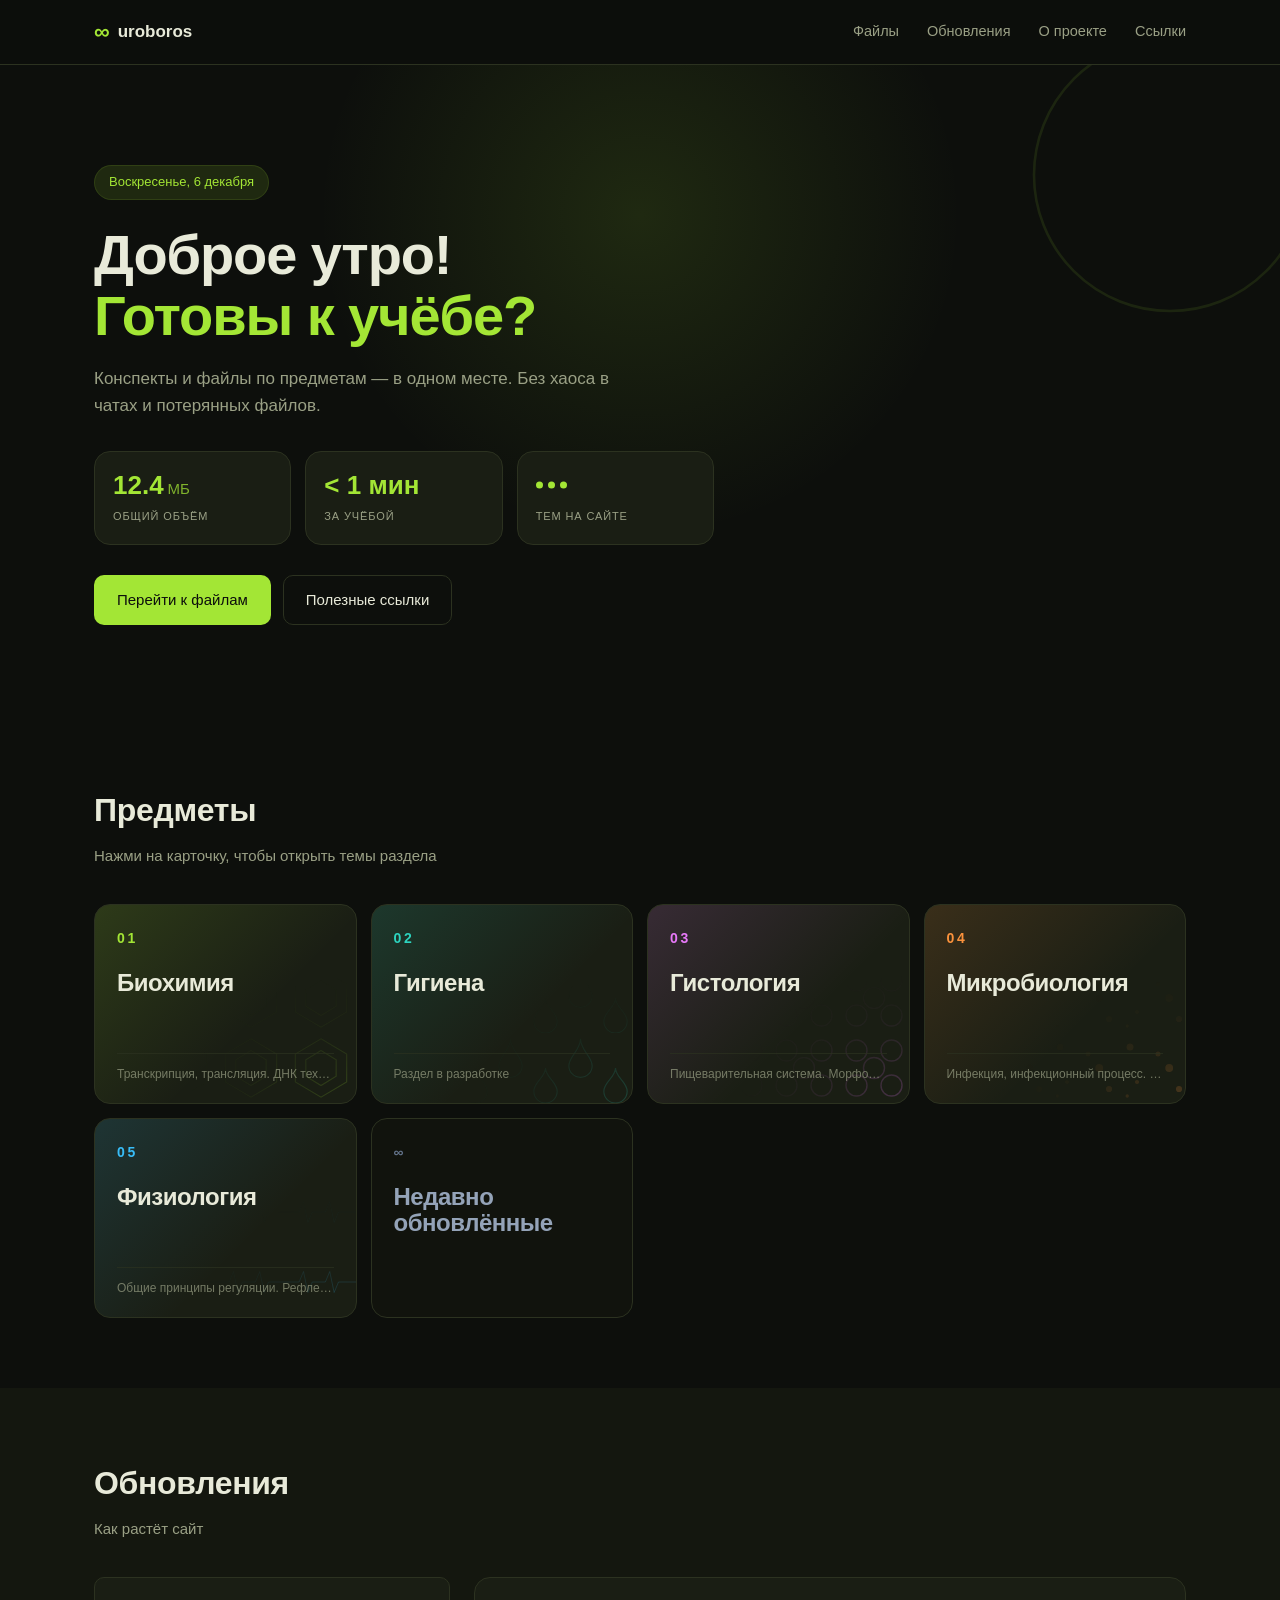
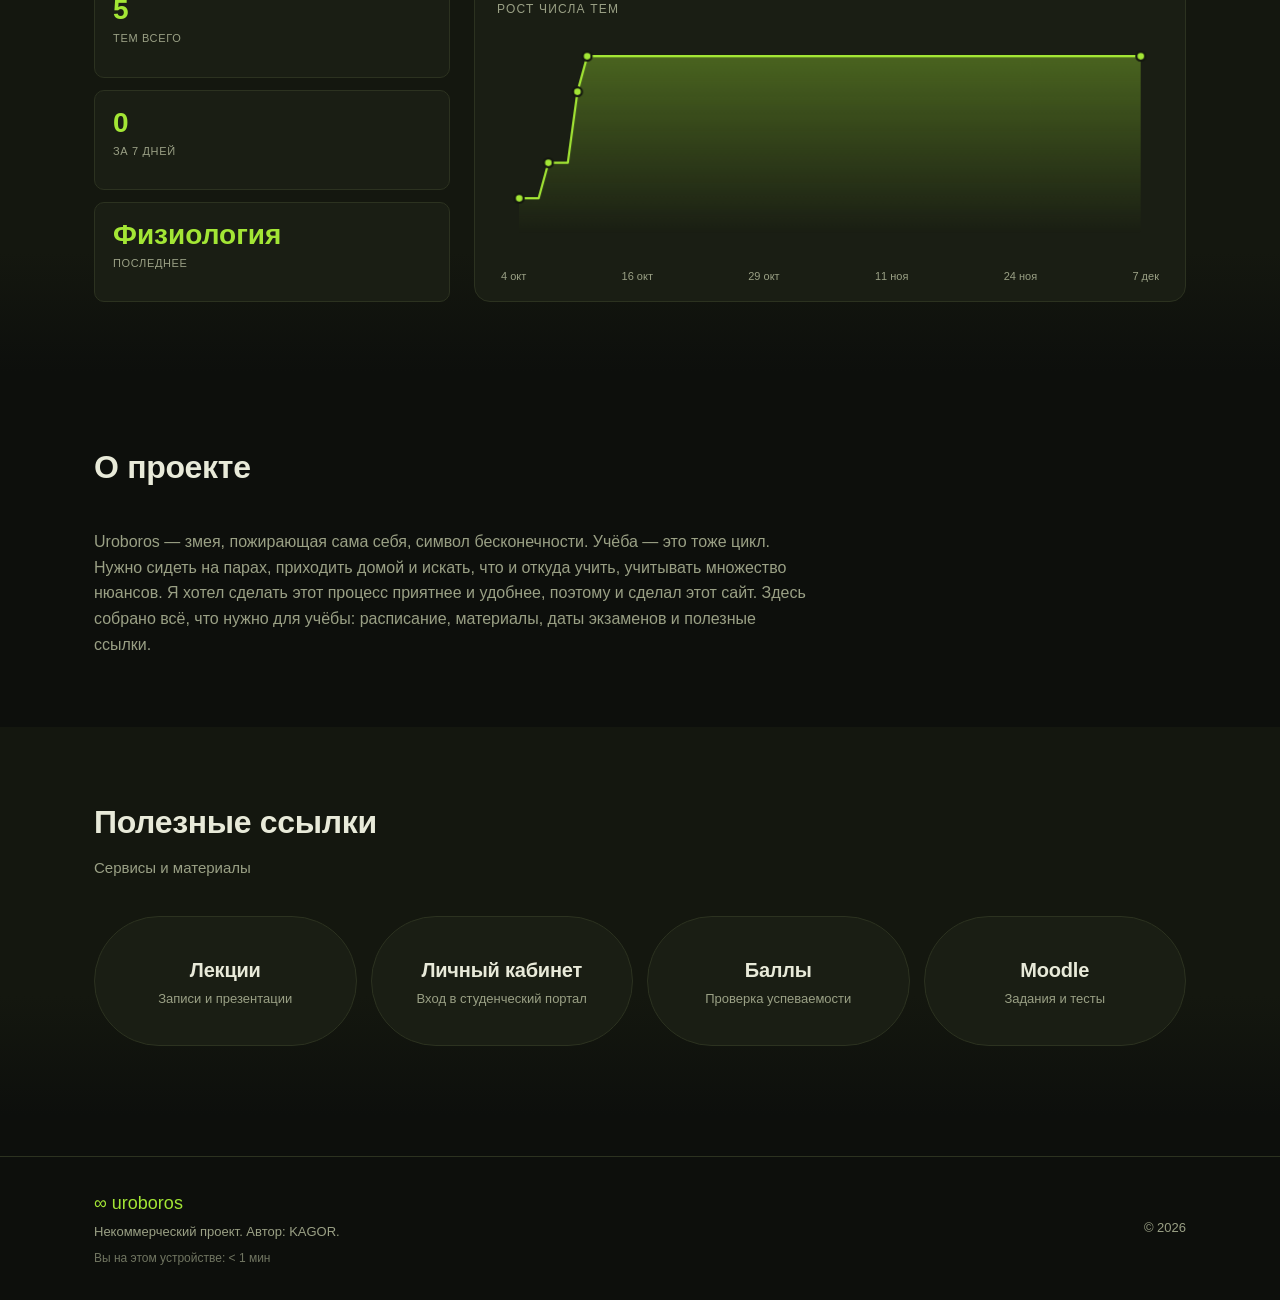
==== index.html @ e3c70a0d "Add files via upload" ====
<!DOCTYPE html>
<html lang="ru">
<head>
  <meta charset="UTF-8">
  <meta name="viewport" content="width=device-width, initial-scale=1.0">
  <title>uroboros</title>

  <link rel="icon" type="image/x-icon" href="favicon/favicon.ico">
  <link rel="icon" type="image/png" sizes="32x32" href="favicon/favicon-32x32.png">
  <link rel="icon" type="image/png" sizes="16x16" href="favicon/favicon-16x16.png">
  <link rel="apple-touch-icon" sizes="180x180" href="favicon/apple-touch-icon.png">
  <link rel="manifest" href="favicon/site.webmanifest">

  <link rel="stylesheet" href="style.css">
</head>
<body>

  <!-- ШАПКА -->
  <header class="header">
    <svg class="header__snake" viewBox="0 0 200 40" preserveAspectRatio="none" aria-hidden="true">
      <path d="M 0 20 Q 25 5, 50 20 T 100 20 T 150 20 T 200 20"
            fill="none"
            stroke="currentColor"
            stroke-width="4"
            stroke-linecap="round"
            stroke-linejoin="round"/>
      <path d="M 0 20 Q 25 5, 50 20 T 100 20 T 150 20 T 200 20"
            fill="none"
            stroke="#e8ead9"
            stroke-width="1"
            stroke-linecap="round"
            stroke-linejoin="round"
            opacity="0.35"/>
    </svg>

    <div class="container header__inner">
      <a href="index.html" class="logo">
        <span class="logo__mark">∞</span>
        <span class="logo__text">uroboros</span>
      </a>
      <nav class="nav">
        <a href="#files">Файлы</a>
        <a href="#updates">Обновления</a>
        <a href="#about">О проекте</a>
        <a href="#links">Ссылки</a>
      </nav>
    </div>
  </header>

  <!-- HERO -->
  <section class="hero">
    <svg class="hero__uroboros" viewBox="0 0 200 200" aria-hidden="true">
      <circle cx="100" cy="100" r="80" fill="none"
              stroke="currentColor" stroke-width="1.5"
              stroke-dasharray="400 100" stroke-linecap="round"/>
    </svg>
    <div class="hero__glow"></div>

    <div class="container">
      <div class="hero__badge" id="today-badge"></div>

      <h1 class="hero__title" id="greeting"></h1>

      <p class="hero__subtitle">
        Конспекты и файлы по предметам — в одном месте.
        Без хаоса в чатах и потерянных файлов.
      </p>

      <div class="stats" id="hero-stats">
        <div class="stat">
          <div class="stat__value">
            <span id="stat-size">0</span>
          </div>
          <div class="stat__label">общий объём</div>
        </div>

        <div class="stat">
          <div class="stat__value">
            <span id="stat-device">—</span>
          </div>
          <div class="stat__label">за учёбой</div>
        </div>

        <div class="stat">
          <div class="stat__value stat__value--merge">
            <span class="stat__dots" id="stat-topics-dots"></span>
            <span class="stat__number" id="stat-topics"></span>
          </div>
          <div class="stat__label">тем на сайте</div>
        </div>
      </div>

      <div class="hero__cta">
        <a href="#files" class="btn btn--primary">Перейти к файлам</a>
        <a href="#links" class="btn btn--ghost">Полезные ссылки</a>
      </div>
    </div>
  </section>

  <!-- ПРЕДМЕТЫ -->
  <section id="files" class="section">
    <div class="container">
      <div class="section__head">
        <h2 class="section__title">Предметы</h2>
        <p class="section__desc">Нажми на карточку, чтобы открыть темы раздела</p>
      </div>

      <div class="cards">
        <a href="#" class="card" data-subject="biochem">
          <div class="card__top">
            <div class="card__num">01</div>
            <div class="card__badge" data-badge></div>
          </div>
          <h3 class="card__title">Биохимия</h3>
          <p class="card__last" data-last-topic>—</p>
        </a>

        <a href="#" class="card" data-subject="physio">
          <div class="card__top">
            <div class="card__num">02</div>
            <div class="card__badge" data-badge></div>
          </div>
          <h3 class="card__title">Физиология</h3>
          <p class="card__last" data-last-topic>—</p>
        </a>

        <a href="#" class="card" data-subject="histology">
          <div class="card__top">
            <div class="card__num">03</div>
            <div class="card__badge" data-badge></div>
          </div>
          <h3 class="card__title">Гистология</h3>
          <p class="card__last" data-last-topic>—</p>
        </a>

        <a href="#" class="card" data-subject="microbio">
          <div class="card__top">
            <div class="card__num">04</div>
            <div class="card__badge" data-badge></div>
          </div>
          <h3 class="card__title">Микробиология</h3>
          <p class="card__last" data-last-topic>—</p>
        </a>

        <a href="#" class="card" data-subject="hygiene">
          <div class="card__top">
            <div class="card__num">05</div>
            <div class="card__badge" data-badge></div>
          </div>
          <h3 class="card__title">Гигиена</h3>
          <p class="card__last" data-last-topic>—</p>
        </a>

        <a href="#" class="card card--recent" data-subject="recent">
          <div class="card__top">
            <div class="card__num">∞</div>
            <div class="card__badge" data-badge></div>
          </div>
          <h3 class="card__title">Недавно обновлённые</h3>
        </a>
      </div>
    </div>
  </section>

  <!-- ОБНОВЛЕНИЯ -->
  <section id="updates" class="section section--soft">
    <div class="container">
      <div class="section__head">
        <h2 class="section__title">Обновления</h2>
        <p class="section__desc">Как растёт сайт</p>
      </div>

      <div class="growth">
        <div class="growth__stats">
          <div class="growth__stat">
            <div class="growth__value" id="growth-total">0</div>
            <div class="growth__label">тем всего</div>
          </div>
          <div class="growth__stat">
            <div class="growth__value" id="growth-week">0</div>
            <div class="growth__label">за 7 дней</div>
          </div>
          <div class="growth__stat">
            <div class="growth__value" id="growth-last">—</div>
            <div class="growth__label">последнее</div>
          </div>
        </div>

        <div class="growth__chart">
          <div class="growth__chart-title">Рост числа тем</div>
          <div class="growth__chart-wrap">
            <svg class="growth__svg" id="growth-svg" viewBox="0 0 600 200" preserveAspectRatio="none"></svg>
          </div>
          <div class="growth__axis" id="growth-axis"></div>
        </div>
      </div>
    </div>
  </section>

  <!-- О ПРОЕКТЕ -->
  <section id="about" class="section">
    <div class="container">
      <div class="section__head">
        <h2 class="section__title">О проекте</h2>
      </div>
      <p class="text">
        Uroboros — змея, пожирающая сама себя, символ бесконечности. Учёба — это тоже цикл. Нужно сидеть на парах, приходить домой и искать, что и откуда учить, учитывать множество нюансов. Я хотел сделать этот процесс приятнее и удобнее, поэтому и сделал этот сайт. Здесь собрано всё, что нужно для учёбы: расписание, материалы, даты экзаменов и полезные ссылки.
      </p>
    </div>
  </section>

  <!-- ПОЛЕЗНЫЕ ССЫЛКИ -->
  <section id="links" class="section section--soft">
    <div class="container">
      <div class="section__head">
        <h2 class="section__title">Полезные ссылки</h2>
        <p class="section__desc">Сервисы и материалы</p>
      </div>

      <div class="links-grid">
        <a href="https://webinar.asmu.ru/" class="link-card" target="_blank" rel="noopener">
          <div class="link-card__title">Лекции</div>
          <div class="link-card__desc">Записи и презентации</div>
        </a>

        <a href="https://lk.asmu.ru/profile" class="link-card" target="_blank" rel="noopener">
          <div class="link-card__title">Личный кабинет</div>
          <div class="link-card__desc">Вход в студенческий портал</div>
        </a>

        <a href="https://grades.agmu.ru/student.php" class="link-card" target="_blank" rel="noopener">
          <div class="link-card__title">Баллы</div>
          <div class="link-card__desc">Проверка успеваемости</div>
        </a>

        <a href="https://do.asmu.ru/my/" class="link-card" target="_blank" rel="noopener">
          <div class="link-card__title">Moodle</div>
          <div class="link-card__desc">Задания и тесты</div>
        </a>
      </div>
    </div>
  </section>

  <!-- ПОДВАЛ -->
  <footer class="footer">
    <div class="container footer__inner">
      <div>
        <div class="footer__logo">∞ uroboros</div>
        <p class="footer__note">Некоммерческий проект. Автор: KAGOR.</p>
        <p class="footer__time" id="time-counter"></p>
      </div>
      <div class="footer__copy">© 2026</div>
    </div>
  </footer>

  <!-- МОДАЛЬНОЕ ОКНО -->
  <div class="modal" id="modal">
    <div class="modal__backdrop" data-close></div>

    <div class="modal__box">
      <div class="modal__top">
        <div class="modal__section" id="modal-section">Раздел</div>
        <div class="modal__top-right">
          <div class="modal__date" id="modal-date"></div>
          <button class="modal__close" data-close aria-label="Закрыть">×</button>
        </div>
      </div>

      <div class="modal__body">
        <div class="modal__content">
          <div class="modal__num" id="modal-num">01</div>
          <h3 class="modal__title" id="modal-title">Тема</h3>

          <div class="modal__prep">
            <div class="modal__prep-title">Для подготовки к паре достаточно</div>
            <ol class="modal__steps" id="modal-steps"></ol>
          </div>

          <h4 class="modal__subtitle">Материалы</h4>
          <ul class="modal__files" id="modal-files"></ul>
        </div>
      </div>

      <div class="modal__dots" id="modal-dots"></div>
    </div>
  </div>

  <script src="script.js"></script>
</body>
</html>
---- style.css ----
/* ============================================================
   СБРОС
   ============================================================ */
* {
  margin: 0;
  padding: 0;
  box-sizing: border-box;
}

/* ============================================================
   ПЕРЕМЕННЫЕ
   ============================================================ */
:root {
  --bg: #0d0f0c;
  --bg-soft: #14170f;
  --surface: #1a1e14;
  --surface-2: #232819;
  --border: #2c3220;
  --text: #e8ead9;
  --muted: #9aa085;
  --accent: #a3e635;
  --accent-soft: #84cc16;
  --accent-dim: rgba(163, 230, 53, 0.12);
  --on-accent: #0d0f0c;
  --radius: 16px;
  --radius-sm: 10px;
}

body {
  font-family: -apple-system, "Segoe UI", Roboto, Arial, sans-serif;
  background: var(--bg);
  color: var(--text);
  line-height: 1.6;
  -webkit-text-size-adjust: 100%;
  overflow-x: hidden;
}

a { color: inherit; text-decoration: none; }
button { font-family: inherit; }

.container {
  max-width: 1140px;
  margin: 0 auto;
  padding: 0 24px;
}

/* ============================================================
   ШАПКА
   ============================================================ */
.header {
  position: sticky;
  top: 0;
  z-index: 100;
  background: rgba(13, 15, 12, 0.85);
  backdrop-filter: blur(12px);
  -webkit-backdrop-filter: blur(12px);
  border-bottom: 1px solid var(--border);
  overflow: hidden;
}

.header__inner {
  display: flex;
  justify-content: space-between;
  align-items: center;
  height: 64px;
  position: relative;
  z-index: 2;
}

.logo {
  display: flex;
  align-items: center;
  gap: 8px;
  font-weight: 600;
  font-size: 17px;
  color: var(--text);
  opacity: 0;
  animation: header-fade-in 0.6s ease 2.5s forwards;
}

@keyframes header-fade-in {
  to { opacity: 1; }
}

.logo__mark { color: var(--accent); font-size: 22px; }

.nav {
  display: flex;
  gap: 28px;
  opacity: 0;
  animation: header-fade-in 0.6s ease 2.7s forwards;
}

.nav a {
  font-size: 14.5px;
  color: var(--muted);
  transition: color 0.2s;
}

.nav a:hover { color: var(--accent); }

/* Змея, проползающая по шапке при загрузке */
.header__snake {
  position: absolute;
  top: 50%;
  left: 0;
  width: 100%;
  height: 30px;
  transform: translateY(-50%);
  color: var(--accent);
  pointer-events: none;
  z-index: 3;
  filter: drop-shadow(0 0 2px rgba(163, 230, 53, 0.25));
  clip-path: inset(0 100% 0 0);
  animation: snake-crawl 2.6s cubic-bezier(0.4, 0, 0.2, 1) 0.2s forwards;
}

@keyframes snake-crawl {
  0%   { opacity: 1; clip-path: inset(0 100% 0 0); }
  30%  { opacity: 1; clip-path: inset(0 40% 0 0); }
  70%  { opacity: 1; clip-path: inset(0 0 0 40%); }
  100% { opacity: 0; clip-path: inset(0 0 0 100%); }
}

/* ============================================================
   HERO
   ============================================================ */
.hero {
  position: relative;
  padding: 100px 0 90px;
  overflow: hidden;
}

.hero__uroboros {
  position: absolute;
  top: -60px;
  right: -60px;
  width: 340px;
  height: 340px;
  color: var(--accent);
  opacity: 0.10;
  animation: uroboros-spin 60s linear infinite;
  pointer-events: none;
  z-index: 0;
}

@keyframes uroboros-spin {
  to { transform: rotate(360deg); }
}

.hero__glow {
  position: absolute;
  top: -200px;
  left: 50%;
  transform: translateX(-50%);
  width: 700px;
  height: 700px;
  background: radial-gradient(circle, var(--accent-dim) 0%, transparent 65%);
  pointer-events: none;
}

.hero .container { position: relative; z-index: 1; }

.hero__badge {
  display: inline-block;
  padding: 6px 14px;
  background: var(--accent-dim);
  border: 1px solid var(--accent-dim);
  border-radius: 999px;
  font-size: 13px;
  color: var(--accent);
  font-weight: 500;
  margin-bottom: 24px;
}

.hero__title {
  font-size: 56px;
  line-height: 1.1;
  max-width: 780px;
  letter-spacing: -0.02em;
  color: var(--text);
}

.accent { color: var(--accent); }

.hero__subtitle {
  margin-top: 18px;
  max-width: 560px;
  font-size: 17px;
  color: var(--muted);
}

.hero__cta {
  margin-top: 30px;
  display: flex;
  gap: 12px;
  flex-wrap: wrap;
}

/* ============================================================
   СТАТИСТИКА В HERO
   ============================================================ */
.stats {
  display: grid;
  grid-template-columns: repeat(3, minmax(0, 1fr));
  gap: 14px;
  max-width: 620px;
  margin-top: 32px;
}

.stat {
  position: relative;
  padding: 20px 18px 18px;
  background: var(--surface);
  border: 1px solid var(--border);
  border-radius: var(--radius);
  overflow: hidden;
  transition: border-color 0.25s ease, background 0.25s ease;
}

.stat::before {
  content: '';
  position: absolute;
  top: 0; left: 0; right: 0;
  height: 1px;
  background: linear-gradient(90deg, transparent, var(--accent), transparent);
  opacity: 0;
  transition: opacity 0.25s ease;
}

.stat:hover {
  border-color: var(--accent);
  background: var(--surface-2);
}

.stat:hover::before { opacity: 1; }

.stat__value {
  display: flex;
  align-items: baseline;
  gap: 4px;
  font-size: 26px;
  font-weight: 700;
  color: var(--accent);
  line-height: 1;
  font-variant-numeric: tabular-nums;
}

.stat__unit {
  font-size: 15px;
  font-weight: 500;
  color: var(--accent);
  opacity: 0.75;
}

.stat__label {
  margin-top: 10px;
  font-size: 11px;
  letter-spacing: 0.08em;
  text-transform: uppercase;
  color: var(--muted);
}

/* Анимация «слияния точек в число» */
.stat__value--merge {
  position: relative;
  min-height: 26px;
  display: flex;
  align-items: center;
}

.stat__dots {
  position: absolute;
  left: 0;
  top: 50%;
  transform: translateY(-50%);
  display: flex;
  gap: 5px;
  transition: opacity 0.35s ease, transform 0.35s ease;
}

.stat__dot {
  width: 7px;
  height: 7px;
  border-radius: 50%;
  background: var(--accent);
  opacity: 0;
  transform: scale(0.3);
  transition: opacity 0.25s ease, transform 0.25s cubic-bezier(0.34, 1.56, 0.64, 1);
}

.stat__dot--visible {
  opacity: 1;
  transform: scale(1);
}

.stat__number {
  opacity: 0;
  transform: scale(0.7);
  transition: opacity 0.4s ease, transform 0.4s cubic-bezier(0.34, 1.56, 0.64, 1);
  font-size: 26px;
  font-weight: 700;
  color: var(--accent);
  line-height: 1;
  font-variant-numeric: tabular-nums;
}

.stat__number--visible {
  opacity: 1;
  transform: scale(1);
}

.stat__dots--merge {
  opacity: 0;
  transform: translateY(-50%) scale(0.2);
}

/* ============================================================
   КНОПКИ
   ============================================================ */
.btn {
  display: inline-flex;
  align-items: center;
  gap: 8px;
  padding: 12px 22px;
  border-radius: var(--radius-sm);
  font-size: 15px;
  font-weight: 500;
  transition: background 0.2s, border-color 0.2s, color 0.2s;
  cursor: pointer;
  border: 1px solid transparent;
}

.btn--primary {
  background: var(--accent);
  color: var(--on-accent);
}

.btn--primary:hover { background: var(--accent-soft); }

.btn--ghost {
  border-color: var(--border);
  color: var(--text);
}

.btn--ghost:hover {
  border-color: var(--accent);
  color: var(--accent);
}

/* ============================================================
   ПОЯВЛЕНИЕ HERO
   ============================================================ */
.hero__badge, .hero__title, .hero__subtitle, .stats, .hero__cta {
  opacity: 0;
  transform: translateY(16px);
  animation: hero-fade-up 0.7s ease forwards;
}

.hero__badge    { animation-delay: 0.00s; }
.hero__title    { animation-delay: 0.05s; }
.hero__subtitle { animation-delay: 0.15s; }
.stats          { animation-delay: 0.25s; }
.hero__cta      { animation-delay: 0.35s; }

@keyframes hero-fade-up {
  to { opacity: 1; transform: translateY(0); }
}

@media (prefers-reduced-motion: reduce) {
  .hero__uroboros { animation: none; }
  .hero__badge, .hero__title, .hero__subtitle, .stats, .hero__cta {
    opacity: 1;
    transform: none;
    animation: none;
  }
}

/* ============================================================
   СЕКЦИИ
   ============================================================ */
.section { padding: 70px 0; }

.section--soft {
  position: relative;
  background: var(--bg-soft);
  overflow: hidden;
}

.section--soft::after {
  content: '';
  position: absolute;
  left: 0; right: 0; bottom: 0;
  height: 120px;
  background: linear-gradient(to top, var(--bg) 0%, var(--bg-soft) 100%);
  pointer-events: none;
  z-index: 0;
}

.section--soft > .container {
  position: relative;
  z-index: 1;
}

.section__head { margin-bottom: 36px; }

.section__title {
  font-size: 32px;
  letter-spacing: -0.01em;
  color: var(--text);
}

.section__desc {
  color: var(--muted);
  font-size: 15px;
  margin-top: 8px;
}

.text {
  color: var(--muted);
  max-width: 720px;
}

/* ============================================================
   КАРТОЧКИ ПРЕДМЕТОВ
   ============================================================ */
.cards {
  display: grid;
  grid-template-columns: repeat(auto-fit, minmax(240px, 1fr));
  gap: 14px;
}

.card {
  --card-accent: #a3e635;
  --card-tint: rgba(163, 230, 53, 0.14);
  --card-tint-hover: rgba(163, 230, 53, 0.24);
  --card-pattern: none;

  position: relative;
  display: flex;
  flex-direction: column;
  min-height: 200px;
  background: var(--surface);
  background-image: linear-gradient(135deg, var(--card-tint) 0%, transparent 60%);
  background-repeat: no-repeat;
  background-position: left top;
  background-size: 100% 100%;
  border: 1px solid var(--border);
  border-radius: var(--radius);
  padding: 22px 22px 20px;
  overflow: hidden;
  transition: border-color 0.25s, background 0.35s, box-shadow 0.25s;
}

.card::before {
  content: '';
  position: absolute;
  inset: 0;
  z-index: 0;
  background-image: var(--card-pattern);
  background-repeat: repeat;
  background-position: right bottom;
  background-size: 70px 70px;
  pointer-events: none;
  opacity: 0.85;
  -webkit-mask-image: radial-gradient(
    ellipse 75% 75% at 100% 100%,
    black 0%, rgba(0, 0, 0, 0.55) 30%,
    rgba(0, 0, 0, 0.15) 60%, transparent 90%
  );
  mask-image: radial-gradient(
    ellipse 75% 75% at 100% 100%,
    black 0%, rgba(0, 0, 0, 0.55) 30%,
    rgba(0, 0, 0, 0.15) 60%, transparent 90%
  );
}

.card::after {
  content: '';
  position: absolute;
  top: 0; left: 0; right: 0;
  height: 1px;
  background: linear-gradient(90deg, transparent, var(--card-accent), transparent);
  opacity: 0;
  z-index: 1;
  transition: opacity 0.3s;
}

.card:hover {
  border-color: var(--card-accent);
  background-image: linear-gradient(135deg, var(--card-tint-hover) 0%, transparent 60%);
  box-shadow: 0 12px 28px -10px var(--card-tint-hover);
}

.card:hover::after { opacity: 1; }

.card__top, .card__title, .card__last {
  position: relative;
  z-index: 1;
}

.card__top {
  display: flex;
  justify-content: space-between;
  align-items: center;
  margin-bottom: 20px;
}

.card__num {
  font-size: 14px;
  font-weight: 600;
  letter-spacing: 0.2em;
  color: var(--card-accent);
  font-variant-numeric: tabular-nums;
  text-transform: uppercase;
}

.card__badge {
  font-size: 9px;
  font-weight: 700;
  letter-spacing: 0.15em;
  text-transform: uppercase;
  color: #0d0f0c;
  background: var(--card-accent);
  padding: 3px 8px;
  border-radius: 999px;
  opacity: 0;
  transform: scale(0.9);
  transition: opacity 0.2s, transform 0.2s;
}

.card[data-subject="recent"] .card__num {
  font-size: 14px;
  letter-spacing: 0;
}

.card[data-subject="recent"] .card__badge {
  font-size: 10px;
  padding: 4px 10px;
}

.card__badge--show {
  opacity: 1;
  transform: scale(1);
}

.card__title {
  font-size: 24px;
  font-weight: 700;
  line-height: 1.1;
  letter-spacing: -0.02em;
  margin-bottom: auto;
  word-break: break-word;
  hyphens: auto;
  color: var(--text);
}

.card[data-subject="recent"] .card__title {
  color: #94a3b8;
}

.card__last {
  margin-top: 20px;
  padding-top: 12px;
  border-top: 1px solid var(--border);
  font-size: 12px;
  color: var(--muted);
  line-height: 1.4;
  opacity: 0.7;
  white-space: nowrap;
  overflow: hidden;
  text-overflow: ellipsis;
}

/* Цвета карточек */
.card[data-subject="biochem"] {
  --card-accent: #a3e635;
  --card-tint: rgba(163, 230, 53, 0.14);
  --card-tint-hover: rgba(163, 230, 53, 0.24);
  --card-pattern: url("data:image/svg+xml;utf8,<svg xmlns='http://www.w3.org/2000/svg' width='60' height='60' viewBox='0 0 60 60'><g fill='none' stroke='%23a3e635' stroke-width='1' stroke-opacity='0.25'><polygon points='30,5 52,18 52,42 30,55 8,42 8,18'/><polygon points='30,15 43,23 43,37 30,45 17,37 17,23'/></g></svg>");
}

.card[data-subject="physio"] {
  --card-accent: #38bdf8;
  --card-tint: rgba(56, 189, 248, 0.14);
  --card-tint-hover: rgba(56, 189, 248, 0.24);
  --card-pattern: url("data:image/svg+xml;utf8,<svg xmlns='http://www.w3.org/2000/svg' width='80' height='40' viewBox='0 0 80 40'><path d='M0,20 L15,20 L20,8 L25,32 L30,20 L45,20 L50,8 L55,32 L60,20 L80,20' fill='none' stroke='%2338bdf8' stroke-width='1' stroke-opacity='0.30'/></svg>");
}

.card[data-subject="histology"] {
  --card-accent: #e879f9;
  --card-tint: rgba(232, 121, 249, 0.14);
  --card-tint-hover: rgba(232, 121, 249, 0.24);
  --card-pattern: url("data:image/svg+xml;utf8,<svg xmlns='http://www.w3.org/2000/svg' width='40' height='40' viewBox='0 0 40 40'><g fill='none' stroke='%23e879f9' stroke-width='0.8' stroke-opacity='0.28'><circle cx='10' cy='10' r='6'/><circle cx='30' cy='10' r='6'/><circle cx='10' cy='30' r='6'/><circle cx='30' cy='30' r='6'/><circle cx='20' cy='20' r='6'/></g></svg>");
}

.card[data-subject="microbio"] {
  --card-accent: #fb923c;
  --card-tint: rgba(251, 146, 60, 0.14);
  --card-tint-hover: rgba(251, 146, 60, 0.24);
  --card-pattern: url("data:image/svg+xml;utf8,<svg xmlns='http://www.w3.org/2000/svg' width='50' height='50' viewBox='0 0 50 50'><g fill='%23fb923c' fill-opacity='0.25'><circle cx='10' cy='10' r='2.5'/><circle cx='30' cy='15' r='1.8'/><circle cx='45' cy='40' r='2.2'/><circle cx='15' cy='35' r='1.5'/><circle cx='38' cy='25' r='2.8'/><circle cx='8' cy='45' r='1.2'/></g></svg>");
}

.card[data-subject="hygiene"] {
  --card-accent: #2dd4bf;
  --card-tint: rgba(45, 212, 191, 0.14);
  --card-tint-hover: rgba(45, 212, 191, 0.24);
  --card-pattern: url("data:image/svg+xml;utf8,<svg xmlns='http://www.w3.org/2000/svg' width='60' height='60' viewBox='0 0 60 60'><g fill='none' stroke='%232dd4bf' stroke-width='1' stroke-opacity='0.25'><path d='M15,5 C15,15 25,20 25,28 A10,10 0 1,1 5,28 C5,20 15,15 15,5 Z'/><path d='M45,30 C45,38 55,42 55,50 A10,10 0 1,1 35,50 C35,42 45,38 45,30 Z'/></g></svg>");
}

.card[data-subject="recent"] {
  --card-accent: #64748b;
  --card-tint: rgba(100, 116, 139, 0.06);
  --card-tint-hover: rgba(100, 116, 139, 0.10);
  --card-pattern: none;
  background: rgba(20, 23, 15, 0.55);
}

.card[data-subject="recent"]:hover {
  box-shadow: none;
  background: rgba(20, 23, 15, 0.75);
}

/* ============================================================
   ГРАФИК РОСТА
   ============================================================ */
.growth {
  display: grid;
  grid-template-columns: 1fr 2fr;
  gap: 24px;
  align-items: stretch;
}

.growth__stats {
  display: grid;
  grid-template-columns: 1fr;
  gap: 12px;
}

.growth__stat {
  padding: 18px 18px 16px;
  background: var(--surface);
  border: 1px solid var(--border);
  border-radius: var(--radius-sm);
  transition: border-color 0.2s ease, transform 0.2s ease;
}

.growth__stat:hover {
  border-color: var(--accent);
  transform: translateY(-2px);
}

.growth__value {
  font-size: 28px;
  font-weight: 700;
  color: var(--accent);
  line-height: 1;
  font-variant-numeric: tabular-nums;
}

.growth__label {
  margin-top: 6px;
  font-size: 11px;
  letter-spacing: 0.06em;
  text-transform: uppercase;
  color: var(--muted);
}

.growth__chart {
  background: var(--surface);
  border: 1px solid var(--border);
  border-radius: var(--radius);
  padding: 22px 22px 16px;
  display: flex;
  flex-direction: column;
}

.growth__chart-title {
  font-size: 12px;
  letter-spacing: 0.1em;
  text-transform: uppercase;
  color: var(--muted);
  margin-bottom: 14px;
}

.growth__chart-wrap {
  flex: 1;
  min-height: 160px;
  position: relative;
}

.growth__svg {
  width: 100%;
  height: 100%;
  display: block;
  overflow: visible;
}

.growth__line {
  fill: none;
  stroke: var(--accent);
  stroke-width: 2;
  stroke-linecap: round;
  stroke-linejoin: round;
  stroke-dasharray: 2000;
  stroke-dashoffset: 2000;
  animation: draw-line 1.6s ease forwards;
}

@keyframes draw-line {
  to { stroke-dashoffset: 0; }
}

.growth__area {
  fill: url(#growthGradient);
  opacity: 0;
  animation: fade-area 0.8s ease 1.1s forwards;
}

@keyframes fade-area {
  to { opacity: 1; }
}

.growth__point {
  fill: var(--accent);
  stroke: var(--bg-soft);
  stroke-width: 2;
  opacity: 0;
  animation: pop-point 0.35s ease forwards;
}

@keyframes pop-point {
  to { opacity: 1; }
}

.growth__axis {
  display: flex;
  justify-content: space-between;
  margin-top: 12px;
  padding: 0 4px;
  font-size: 11px;
  color: var(--muted);
  font-variant-numeric: tabular-nums;
}

/* ============================================================
   ПОЛЕЗНЫЕ ССЫЛКИ — таблетки
   ============================================================ */
.links-grid {
  display: grid;
  grid-template-columns: repeat(auto-fit, minmax(260px, 1fr));
  gap: 14px;
}

.link-card {
  position: relative;
  display: flex;
  flex-direction: column;
  justify-content: center;
  align-items: center;
  text-align: center;
  min-height: 130px;
  padding: 26px 32px;
  background: var(--surface);
  border: 1px solid var(--border);
  border-radius: 999px;
  overflow: hidden;
  transition: transform 0.25s, border-color 0.25s, background 0.35s;
}

.link-card::after {
  content: '';
  position: absolute;
  left: 50%;
  bottom: 20px;
  transform: translateX(-50%);
  width: 0;
  height: 2px;
  background: var(--accent);
  border-radius: 2px;
  transition: width 0.35s ease;
}

.link-card:hover {
  border-color: var(--accent);
  transform: translateY(-3px);
  background: var(--surface-2);
}

.link-card:hover::after { width: 40px; }

.link-card__title {
  font-size: 20px;
  font-weight: 700;
  letter-spacing: -0.01em;
  color: var(--text);
  margin-bottom: 4px;
}

.link-card__desc {
  font-size: 13px;
  color: var(--muted);
  line-height: 1.4;
}

/* ============================================================
   ПОДВАЛ
   ============================================================ */
.footer {
  border-top: 1px solid var(--border);
  padding: 32px 0;
  margin-top: 40px;
}

.footer__inner {
  display: flex;
  justify-content: space-between;
  align-items: center;
  gap: 16px;
  flex-wrap: wrap;
}

.footer__logo {
  font-size: 18px;
  color: var(--accent);
  margin-bottom: 4px;
}

.footer__note, .footer__copy {
  font-size: 13px;
  color: var(--muted);
}

.footer__time {
  margin-top: 6px;
  font-size: 12px;
  color: var(--muted);
  opacity: 0.7;
  font-variant-numeric: tabular-nums;
}

/* ============================================================
   МОДАЛЬНОЕ ОКНО
   ============================================================ */
.modal {
  position: fixed;
  inset: 0;
  z-index: 200;
  display: none;
  padding: 40px 16px;
  overflow-y: auto;
  -webkit-overflow-scrolling: touch;
}

.modal--open {
  display: flex;
  align-items: center;
  justify-content: center;
}

.modal__backdrop {
  position: fixed;
  inset: 0;
  background: rgba(0, 0, 0, 0.72);
  backdrop-filter: blur(18px) saturate(140%);
  -webkit-backdrop-filter: blur(18px) saturate(140%);
  z-index: 1;
  cursor: pointer;
}

.modal--biochem .modal__box {
  --accent: #a3e635;
  --accent-dim: rgba(163, 230, 53, 0.18);
  --on-accent: #0d0f0c;
  --modal-accent-solid: 163, 230, 53;
}
.modal--physio .modal__box {
  --accent: #38bdf8;
  --accent-dim: rgba(56, 189, 248, 0.20);
  --on-accent: #0d0f0c;
  --modal-accent-solid: 56, 189, 248;
}
.modal--histology .modal__box {
  --accent: #e879f9;
  --accent-dim: rgba(232, 121, 249, 0.20);
  --on-accent: #0d0f0c;
  --modal-accent-solid: 232, 121, 249;
}
.modal--microbio .modal__box {
  --accent: #fb923c;
  --accent-dim: rgba(251, 146, 60, 0.20);
  --on-accent: #0d0f0c;
  --modal-accent-solid: 251, 146, 60;
}
.modal--hygiene .modal__box {
  --accent: #2dd4bf;
  --accent-dim: rgba(45, 212, 191, 0.20);
  --on-accent: #0d0f0c;
  --modal-accent-solid: 45, 212, 191;
}
.modal--recent .modal__box {
  --accent: #94a3b8;
  --accent-dim: rgba(148, 163, 184, 0.20);
  --on-accent: #0d0f0c;
  --modal-accent-solid: 148, 163, 184;
}

.modal__box {
  position: relative;
  z-index: 2;
  width: 100%;
  max-width: 820px;
  margin: auto;
  background:
    linear-gradient(
      135deg,
      rgba(var(--modal-accent-solid, 163, 230, 53), 0.10) 0%,
      rgba(var(--modal-accent-solid, 163, 230, 53), 0.03) 50%,
      transparent 100%
    ),
    rgba(26, 30, 20, 0.78);
  backdrop-filter: blur(24px) saturate(150%);
  -webkit-backdrop-filter: blur(24px) saturate(150%);
  border: 1px solid rgba(var(--modal-accent-solid, 163, 230, 53), 0.28);
  border-radius: var(--radius);
  padding: 28px 44px 36px;
  box-shadow:
    0 20px 60px rgba(0, 0, 0, 0.5),
    0 0 0 1px rgba(var(--modal-accent-solid, 163, 230, 53), 0.06) inset,
    0 0 80px -20px rgba(var(--modal-accent-solid, 163, 230, 53), 0.35);
  animation: modal-in 0.25s ease;
}

@keyframes modal-in {
  from { opacity: 0; transform: translateY(12px) scale(0.98); }
  to   { opacity: 1; transform: translateY(0) scale(1); }
}

.modal__top {
  display: flex;
  justify-content: space-between;
  align-items: center;
  gap: 16px;
  margin-bottom: 24px;
  padding-bottom: 18px;
  border-bottom: 1px solid rgba(var(--modal-accent-solid, 163, 230, 53), 0.15);
}

.modal__section {
  font-size: 13px;
  font-weight: 600;
  letter-spacing: 0.2em;
  text-transform: uppercase;
  color: var(--accent);
}

.modal__top-right {
  display: flex;
  align-items: center;
  gap: 8px;
  flex-shrink: 0;
}

.modal__date {
  display: inline-flex;
  align-items: center;
  gap: 8px;
  padding: 5px 11px;
  background: var(--accent-dim);
  border: 1px solid rgba(var(--modal-accent-solid, 163, 230, 53), 0.28);
  border-radius: 999px;
  font-size: 12px;
  color: var(--accent);
  font-variant-numeric: tabular-nums;
  white-space: nowrap;
}

.modal__date-tag {
  display: inline-block;
  font-size: 9px;
  font-weight: 700;
  letter-spacing: 0.15em;
  text-transform: uppercase;
  color: #0d0f0c;
  background: var(--accent);
  padding: 2px 7px;
  border-radius: 999px;
}

.modal__close {
  flex-shrink: 0;
  width: 30px;
  height: 30px;
  border-radius: 50%;
  border: 1px solid rgba(var(--modal-accent-solid, 163, 230, 53), 0.55);
  background: rgba(var(--modal-accent-solid, 163, 230, 53), 0.16);
  color: rgb(var(--modal-accent-solid, 163, 230, 53));
  font-size: 18px;
  line-height: 1;
  cursor: pointer;
  display: flex;
  align-items: center;
  justify-content: center;
  padding: 0 0 2px 0;
  transition: background 0.2s, border-color 0.2s, color 0.2s, transform 0.2s;
  -webkit-tap-highlight-color: transparent;
  touch-action: manipulation;
}

.modal__close:hover {
  background: rgb(var(--modal-accent-solid, 163, 230, 53));
  color: #0d0f0c;
  border-color: rgb(var(--modal-accent-solid, 163, 230, 53));
  transform: scale(1.08);
}

.modal__body { display: block; }

.modal__content {
  width: 100%;
  min-width: 0;
}

.modal__num {
  font-size: 13px;
  font-weight: 600;
  letter-spacing: 0.2em;
  color: var(--accent);
  font-variant-numeric: tabular-nums;
  text-transform: uppercase;
  margin-bottom: 10px;
}

.modal__title {
  position: relative;
  font-size: 38px;
  font-weight: 700;
  letter-spacing: -0.03em;
  line-height: 1.08;
  margin-bottom: 26px;
  word-break: break-word;
  color: var(--text);
  cursor: pointer;

  display: -webkit-box;
  -webkit-line-clamp: 2;
  line-clamp: 2;
  -webkit-box-orient: vertical;
  box-orient: vertical;
  overflow: hidden;
}

.modal__title--open {
  -webkit-line-clamp: 999;
  line-clamp: 999;
  display: block;
  overflow: visible;
}

.modal__prep {
  background: rgba(var(--modal-accent-solid, 163, 230, 53), 0.07);
  border: 1px solid rgba(var(--modal-accent-solid, 163, 230, 53), 0.18);
  border-radius: var(--radius);
  padding: 22px 26px;
  margin-bottom: 28px;
}

.modal__prep-title {
  font-size: 13px;
  font-weight: 600;
  letter-spacing: 0.15em;
  text-transform: uppercase;
  color: var(--accent);
  margin-bottom: 14px;
}

.modal__steps {
  list-style: none;
  counter-reset: step;
}

.modal__steps li {
  position: relative;
  padding: 6px 0 6px 28px;
  font-size: 16px;
  color: var(--text);
  line-height: 1.5;
  counter-increment: step;
}

.modal__steps li::before {
  content: counter(step) ".";
  position: absolute;
  left: 0; top: 6px;
  font-size: 16px;
  font-weight: 600;
  color: var(--accent);
  font-variant-numeric: tabular-nums;
  line-height: 1.5;
}

.modal__subtitle {
  font-size: 13px;
  margin-bottom: 16px;
  color: var(--muted);
  text-transform: uppercase;
  letter-spacing: 0.15em;
  font-weight: 500;
}

.modal__files { list-style: none; }
.modal__files li { margin-bottom: 10px; }

.modal__files a {
  display: flex;
  align-items: center;
  padding: 16px 20px;
  background: rgba(var(--modal-accent-solid, 163, 230, 53), 0.06);
  border: 1px solid rgba(var(--modal-accent-solid, 163, 230, 53), 0.18);
  border-radius: var(--radius-sm);
  font-size: 16px;
  color: var(--text);
  transition: border-color 0.2s, color 0.2s, background 0.2s;
  word-break: break-word;
}

.modal__files a::before {
  content: '';
  display: inline-block;
  width: 6px;
  height: 6px;
  border-radius: 50%;
  background: var(--accent);
  opacity: 0.8;
  margin-right: 14px;
  flex-shrink: 0;
}

.modal__files a:hover {
  border-color: var(--accent);
  color: var(--accent);
  background: rgba(var(--modal-accent-solid, 163, 230, 53), 0.12);
}

.modal__files a:hover::before { opacity: 1; }

.modal__dots {
  display: flex;
  justify-content: center;
  gap: 8px;
  flex-wrap: wrap;
  margin-top: 32px;
  padding-top: 24px;
  border-top: 1px solid rgba(var(--modal-accent-solid, 163, 230, 53), 0.15);
}

.modal__dot {
  min-width: 42px;
  padding: 8px 12px;
  border: 1px solid rgba(var(--modal-accent-solid, 163, 230, 53), 0.18);
  background: transparent;
  color: var(--muted);
  border-radius: 8px;
  cursor: pointer;
  font-size: 13px;
  font-weight: 600;
  letter-spacing: 0.08em;
  font-variant-numeric: tabular-nums;
  transition: color 0.2s, border-color 0.2s, background 0.2s, opacity 0.2s;
  opacity: 0.5;
}

.modal__dot:hover {
  color: var(--text);
  border-color: rgba(var(--modal-accent-solid, 163, 230, 53), 0.4);
  opacity: 0.85;
}

.modal__dot--active {
  background: var(--accent);
  color: var(--on-accent);
  border-color: var(--accent);
  opacity: 1;
}

/* ============================================================
   АДАПТИВ — ПЛАНШЕТЫ
   ============================================================ */
@media (max-width: 820px) {
  .container { padding: 0 20px; }
  .header__inner { height: 56px; }
  .logo { font-size: 16px; }
  .logo__mark { font-size: 20px; }
  .nav { gap: 14px; }
  .nav a { font-size: 13px; }

  .hero { padding: 60px 0 50px; }
  .hero__uroboros { width: 240px; height: 240px; top: -40px; right: -40px; opacity: 0.08; }
  .hero__badge { font-size: 12px; padding: 5px 12px; margin-bottom: 18px; }
  .hero__title { font-size: 38px; }
  .hero__subtitle { font-size: 15px; margin-top: 14px; }

  .stats { grid-template-columns: repeat(3, 1fr); gap: 10px; }
  .stat { padding: 14px 12px; }
  .stat__value { font-size: 22px; }
  .stat__number { font-size: 22px; }

  .section { padding: 50px 0; }
  .section__title { font-size: 26px; }

  .cards {
    grid-template-columns: repeat(auto-fit, minmax(200px, 1fr));
    gap: 12px;
  }
  .card { min-height: 180px; }
  .card::before { background-size: 60px 60px; }
  .card__title { font-size: 22px; }

  .growth { grid-template-columns: 1fr; gap: 20px; }

  .modal { padding: 20px 12px; }
  .modal__box { padding: 22px 22px 26px; }
  .modal__title { font-size: 26px; }
}

/* ============================================================
   АДАПТИВ — ТЕЛЕФОНЫ
   ============================================================ */
@media (max-width: 640px) {
  .container { padding: 0 16px; }
  .nav { display: none; }
  .header__inner { height: 54px; }

  .hero { padding: 44px 0 40px; }
  .hero__uroboros { width: 180px; height: 180px; top: -30px; right: -30px; opacity: 0.07; }
  .hero__glow { width: 460px; height: 460px; top: -140px; }
  .hero__title { font-size: 30px; line-height: 1.15; }
  .hero__subtitle { font-size: 14px; margin-top: 12px; }

  .stats { grid-template-columns: repeat(3, 1fr); gap: 8px; max-width: none; }
  .stat { padding: 14px 10px 12px; }
  .stat__value { font-size: 18px; }
  .stat__unit { font-size: 12px; }
  .stat__number { font-size: 20px; }
  .stat__label { font-size: 9.5px; margin-top: 6px; letter-spacing: 0.05em; }
  .stat__value--merge { min-height: 20px; }
  .stat__dot { width: 6px; height: 6px; }

  .hero__cta {
    margin-top: 22px;
    flex-direction: column;
    align-items: stretch;
  }
  .hero__cta .btn { justify-content: center; width: 100%; }

  .btn { padding: 11px 18px; font-size: 14px; }

  .section { padding: 40px 0; }
  .section__title { font-size: 22px; }

  .cards { grid-template-columns: 1fr; gap: 10px; }
  .card { min-height: 140px; padding: 18px 18px 16px; }
  .card::before { background-size: 50px 50px; }
  .card__title { font-size: 22px; }

  .links-grid {
    grid-template-columns: 1fr;
    gap: 10px;
  }
  .link-card {
    min-height: 100px;
    padding: 20px 26px;
  }
  .link-card__title { font-size: 18px; }
  .link-card__desc { font-size: 12.5px; }

  .footer { padding: 22px 0; }
  .footer__inner { flex-direction: column; align-items: flex-start; gap: 10px; }

  .modal { padding: 12px 8px; }
  .modal__box { padding: 18px 16px 20px; border-radius: 12px; }
  .modal__backdrop {
    backdrop-filter: blur(8px);
    -webkit-backdrop-filter: blur(8px);
  }
  .modal__top {
    flex-direction: column;
    align-items: flex-start;
    gap: 10px;
    margin-bottom: 16px;
    padding-bottom: 14px;
  }
  .modal__section { font-size: 11px; }
  .modal__top-right { width: 100%; justify-content: space-between; }
  .modal__date { font-size: 10.5px; padding: 4px 9px; }
  .modal__close { width: 28px; height: 28px; font-size: 16px; padding-bottom: 2px; }
  .modal__num { font-size: 11px; margin-bottom: 6px; }
  .modal__title { font-size: 20px; line-height: 1.18; margin-bottom: 16px; }
  .modal__prep { padding: 14px 16px; margin-bottom: 18px; border-radius: 12px; }
  .modal__prep-title { font-size: 10.5px; margin-bottom: 10px; }
  .modal__steps li { font-size: 14px; padding: 4px 0 4px 22px; }
  .modal__steps li::before { font-size: 14px; top: 4px; }
  .modal__subtitle { font-size: 10.5px; margin-bottom: 10px; }
  .modal__files li { margin-bottom: 8px; }
  .modal__files a { font-size: 14px; padding: 12px 14px; border-radius: 8px; }
  .modal__files a::before { margin-right: 10px; width: 5px; height: 5px; }
  .modal__dots { margin-top: 20px; padding-top: 16px; gap: 6px; }
  .modal__dot { min-width: 40px; padding: 8px 11px; font-size: 12px; }
}

/* ============================================================
   АДАПТИВ — МАЛЕНЬКИЕ ТЕЛЕФОНЫ
   ============================================================ */
@media (max-width: 360px) {
  .container { padding: 0 14px; }
  .hero__title { font-size: 26px; }
  .section__title { font-size: 20px; }
  .card__title { font-size: 20px; }
  .stat__value { font-size: 16px; }
  .stat__label { font-size: 9px; }
  .modal__box { padding: 16px 14px 18px; }
  .modal__title { font-size: 18px; }
  .modal__steps li { font-size: 13px; }
  .modal__files a { font-size: 13px; padding: 11px 12px; }
  .modal__dot { min-width: 36px; padding: 7px 10px; font-size: 11px; }
}
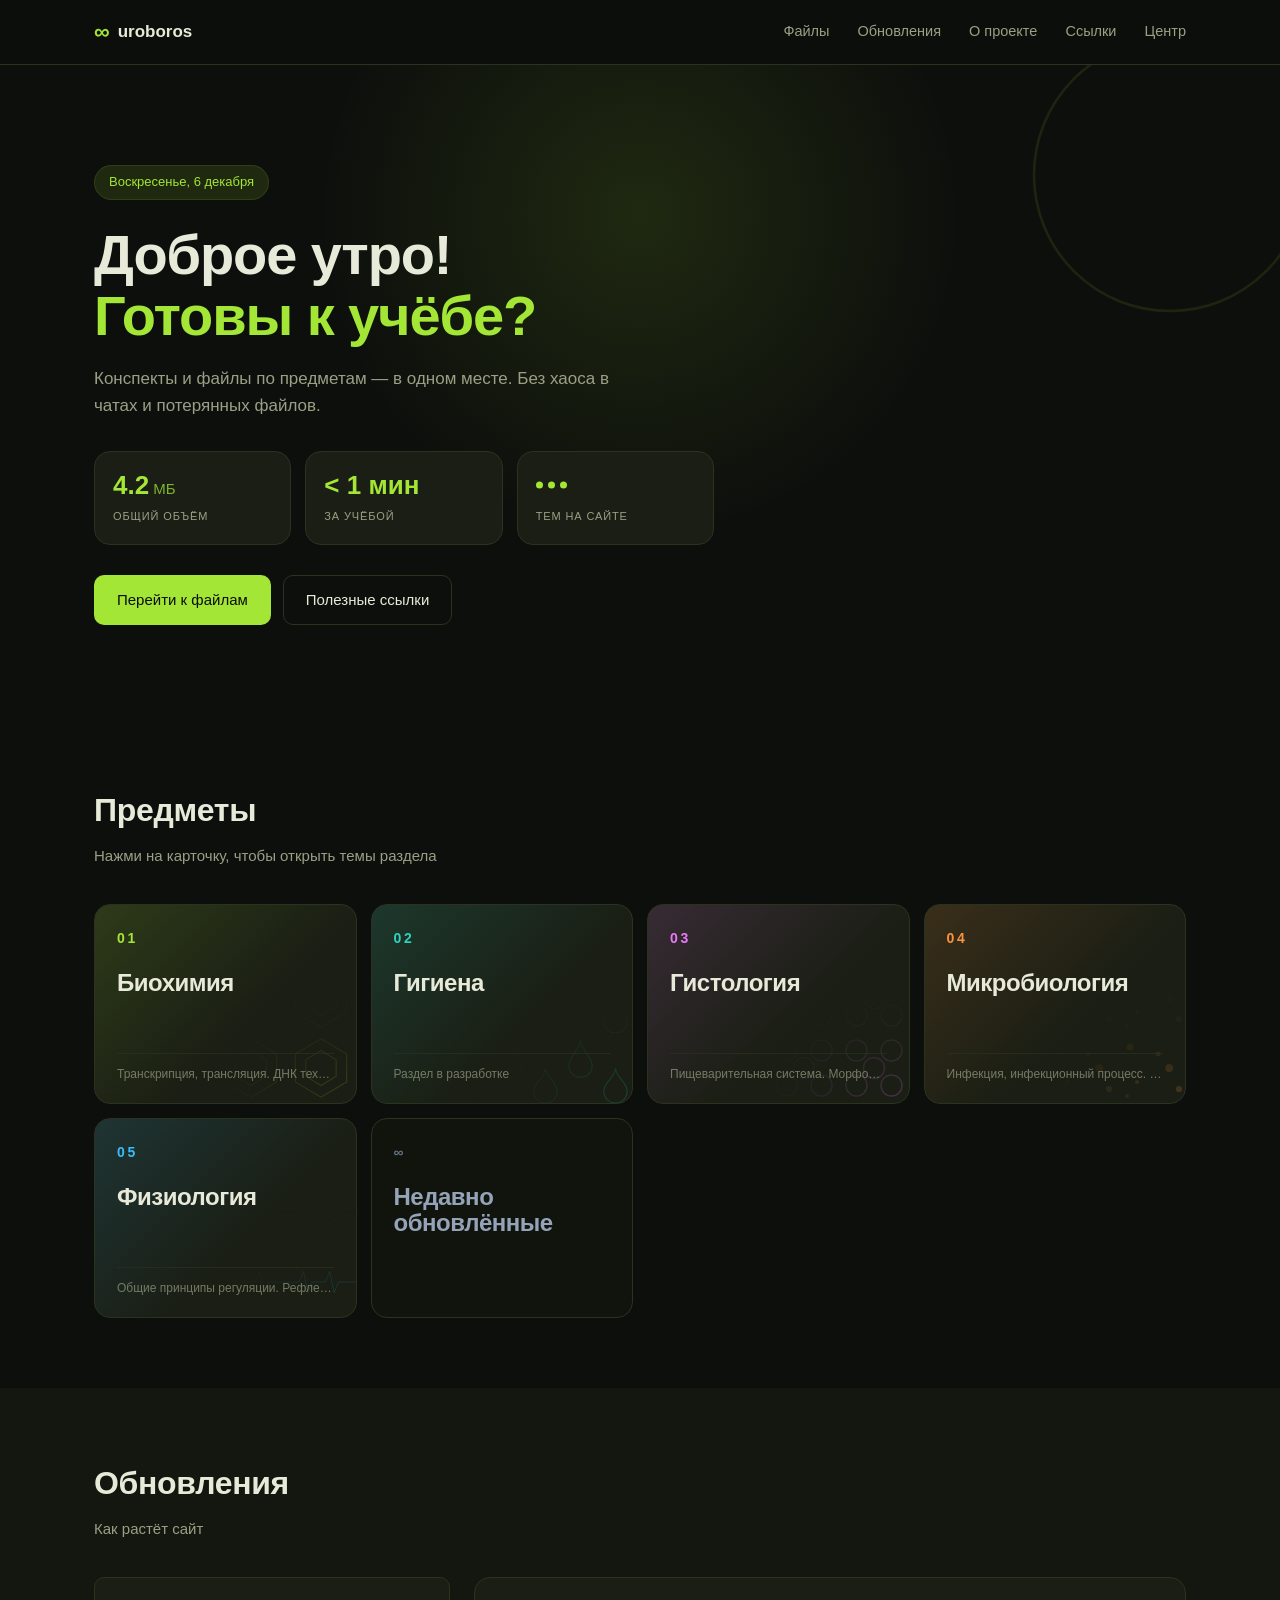
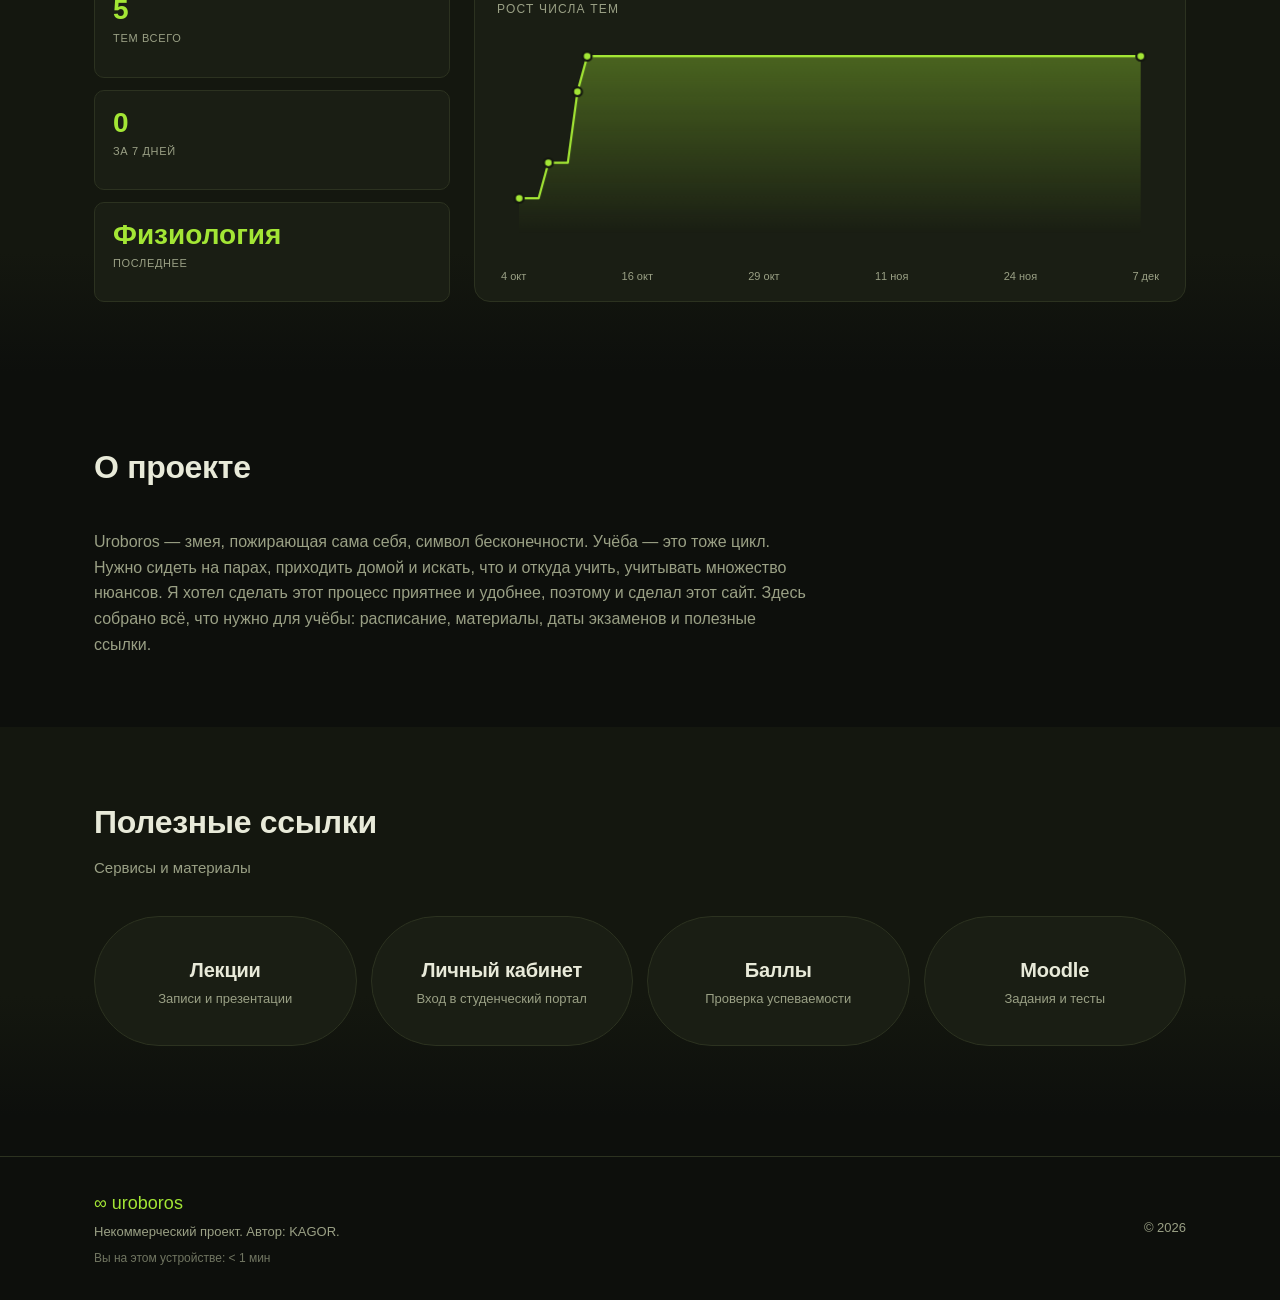
==== commit fc70d35c: "Add files via upload" ====
--- a/index.html
+++ b/index.html
@@ -43,6 +43,7 @@
         <a href="#updates">Обновления</a>
         <a href="#about">О проекте</a>
         <a href="#links">Ссылки</a>
+        <a href="hub.html">Центр</a>
       </nav>
     </div>
   </header>
--- a/style.css
+++ b/style.css
@@ -1323,4 +1323,564 @@
   .modal__steps li { font-size: 13px; }
   .modal__files a { font-size: 13px; padding: 11px 12px; }
   .modal__dot { min-width: 36px; padding: 7px 10px; font-size: 11px; }
+}
+
+/* ============================================================
+   ЦЕНТР (hub.html)
+   ============================================================ */
+.hub {
+  padding: 40px 0 70px;
+}
+
+.hub__tabs {
+  display: flex;
+  gap: 6px;
+  flex-wrap: wrap;
+  margin-bottom: 32px;
+  padding: 6px;
+  background: var(--surface);
+  border: 1px solid var(--border);
+  border-radius: 999px;
+  width: fit-content;
+  max-width: 100%;
+  overflow-x: auto;
+}
+
+.hub__tab {
+  padding: 10px 20px;
+  background: transparent;
+  border: none;
+  border-radius: 999px;
+  font-size: 14px;
+  font-weight: 500;
+  color: var(--muted);
+  cursor: pointer;
+  transition: background 0.2s, color 0.2s;
+  white-space: nowrap;
+}
+
+.hub__tab:hover {
+  color: var(--text);
+}
+
+.hub__tab.is-active {
+  background: var(--accent);
+  color: var(--on-accent);
+}
+
+.hub__panel {
+  display: none;
+}
+
+.hub__panel.is-active {
+  display: block;
+}
+
+.hub__placeholder {
+  padding: 60px 20px;
+  text-align: center;
+  color: var(--muted);
+  font-size: 15px;
+  background: var(--surface);
+  border: 1px dashed var(--border);
+  border-radius: var(--radius);
+}
+
+.hub__input {
+  width: 100%;
+  padding: 16px 22px;
+  background: var(--surface);
+  border: 1px solid var(--border);
+  border-radius: var(--radius);
+  color: var(--text);
+  font-size: 16px;
+  font-family: inherit;
+  transition: border-color 0.2s;
+}
+
+.hub__input:focus {
+  outline: none;
+  border-color: var(--accent);
+}
+
+.hub__input::placeholder {
+  color: var(--muted);
+}
+
+.hub__search-results {
+  margin-top: 20px;
+  display: flex;
+  flex-direction: column;
+  gap: 10px;
+}
+
+.hub__result {
+  padding: 16px 20px;
+  background: var(--surface);
+  border: 1px solid var(--border);
+  border-radius: var(--radius-sm);
+  transition: border-color 0.2s, background 0.2s;
+}
+
+.hub__result:hover {
+  border-color: var(--accent);
+  background: var(--surface-2);
+}
+
+.hub__result-title {
+  font-size: 15px;
+  font-weight: 600;
+  color: var(--text);
+  margin-bottom: 4px;
+}
+
+.hub__result-meta {
+  font-size: 12.5px;
+  color: var(--muted);
+}
+
+.hub__empty {
+  padding: 40px 20px;
+  text-align: center;
+  color: var(--muted);
+  font-size: 14px;
+}
+
+.nav a.is-active {
+  color: var(--accent);
+}
+
+/* Мобильный вид */
+@media (max-width: 640px) {
+  .hub__tabs {
+    border-radius: 16px;
+    padding: 4px;
+  }
+  .hub__tab {
+    padding: 8px 14px;
+    font-size: 13px;
+  }
+  .hub__input {
+    padding: 14px 18px;
+    font-size: 15px;
+  }
+}
+
+/* ============================================================
+   ЦЕНТР — РАСПИСАНИЕ (мини → полное)
+   ============================================================ */
+.hub__schedule {
+  width: 100%;
+}
+
+.sched {
+  display: grid;
+  grid-template-columns: repeat(3, 1fr);
+  gap: 12px;
+  align-items: stretch;
+}
+
+/* Карточка дня */
+.sched-day {
+  display: flex;
+  flex-direction: column;
+  background: var(--surface);
+  border: 1px solid var(--border);
+  border-radius: var(--radius);
+  padding: 16px 18px;
+  cursor: pointer;
+  transition: border-color 0.25s ease, background 0.25s ease;
+  overflow: hidden;
+}
+
+.sched-day:hover {
+  border-color: var(--accent);
+}
+
+/* Сегодняшний день */
+.sched-day.is-today {
+  border-color: rgba(163, 230, 53, 0.55);
+  background: linear-gradient(180deg, rgba(163, 230, 53, 0.06) 0%, var(--surface) 60%);
+}
+
+/* Заголовок дня */
+.sched-day__head {
+  display: flex;
+  align-items: baseline;
+  gap: 8px;
+  margin-bottom: 12px;
+  padding-bottom: 10px;
+  border-bottom: 1px solid var(--border);
+}
+
+.sched-day__short {
+  font-size: 16px;
+  font-weight: 700;
+  letter-spacing: 0.05em;
+  color: var(--text);
+}
+
+.sched-day.is-today .sched-day__short {
+  color: var(--accent);
+}
+
+.sched-day__full {
+  font-size: 12px;
+  color: var(--muted);
+  opacity: 0;
+  transform: translateX(-4px);
+  transition: opacity 0.25s ease, transform 0.25s ease;
+}
+
+.sched-day.is-open .sched-day__full,
+.sched-day.is-today .sched-day__full {
+  opacity: 1;
+  transform: translateX(0);
+}
+
+/* Список пар */
+.sched-day__list {
+  display: flex;
+  flex-direction: column;
+  gap: 6px;
+}
+
+.sched-day__empty {
+  padding: 8px 0;
+  color: var(--muted);
+  font-size: 13px;
+}
+
+/* Одна пара */
+.sched-item {
+  position: relative;
+  padding: 6px 0;
+  transition: padding 0.3s ease;
+}
+
+/* Компактная строка — всегда видна */
+.sched-item__compact {
+  display: flex;
+  align-items: baseline;
+  gap: 10px;
+  font-size: 13.5px;
+  line-height: 1.4;
+}
+
+.sched-item__time {
+  color: var(--accent);
+  font-weight: 700;
+  font-variant-numeric: tabular-nums;
+  flex-shrink: 0;
+  min-width: 48px;
+}
+
+.sched-item__title {
+  color: var(--text);
+  font-weight: 500;
+  word-break: break-word;
+}
+
+/* Детали — скрыты, появляются при раскрытии */
+.sched-item__details {
+  max-height: 0;
+  opacity: 0;
+  overflow: hidden;
+  transition: max-height 0.4s ease, opacity 0.3s ease, margin-top 0.3s ease;
+  margin-top: 0;
+  padding-left: 58px;
+}
+
+.sched-day.is-open .sched-item__details {
+  max-height: 300px;
+  opacity: 1;
+  margin-top: 6px;
+}
+
+.sched-item__subtitle {
+  font-size: 12px;
+  color: var(--accent);
+  opacity: 0.8;
+  margin-bottom: 4px;
+}
+
+.sched-item__info {
+  display: flex;
+  flex-direction: column;
+  gap: 2px;
+  font-size: 12px;
+  color: var(--muted);
+  line-height: 1.4;
+}
+
+.sched-item__info span {
+  display: block;
+}
+
+/* Подгруппы */
+.sched-item__subs {
+  display: flex;
+  flex-direction: column;
+  gap: 4px;
+  margin-top: 6px;
+}
+
+.sched-item__sub {
+  display: flex;
+  flex-direction: column;
+  gap: 1px;
+  padding: 6px 10px;
+  background: rgba(163, 230, 53, 0.05);
+  border: 1px solid rgba(163, 230, 53, 0.15);
+  border-radius: var(--radius-sm);
+  font-size: 11.5px;
+  line-height: 1.35;
+}
+
+.sched-item__sub-label {
+  font-size: 9px;
+  font-weight: 700;
+  letter-spacing: 0.12em;
+  text-transform: uppercase;
+  color: var(--accent);
+}
+
+.sched-item__sub-room {
+  font-weight: 600;
+  color: var(--text);
+}
+
+.sched-item__sub-teacher {
+  color: var(--muted);
+  font-size: 11px;
+}
+
+/* Лекция */
+/* Лекция — в мини-виде СКРЫТА, показывается только при раскрытии */
+.sched-item--lecture {
+  max-height: 0;
+  opacity: 0;
+  overflow: hidden;
+  padding-top: 0;
+  padding-bottom: 0;
+  margin: 0;
+  transition: max-height 0.4s ease, opacity 0.3s ease,
+              padding 0.3s ease, margin 0.3s ease;
+}
+
+.sched-day.is-open .sched-item--lecture {
+  max-height: 300px;
+  opacity: 1;
+  padding-top: 6px;
+  padding-bottom: 6px;
+}
+
+.sched-item--lecture .sched-item__title {
+  font-style: italic;
+  color: var(--muted);
+}
+
+/* Пара сейчас — яркая подсветка */
+.sched-item--now {
+  background: rgba(163, 230, 53, 0.08);
+  border-radius: var(--radius-sm);
+  padding-left: 10px;
+  padding-right: 10px;
+}
+
+.sched-item--now::before {
+  content: '';
+  position: absolute;
+  left: 0;
+  top: 50%;
+  transform: translateY(-50%);
+  width: 3px;
+  height: 60%;
+  background: var(--accent);
+  border-radius: 0 3px 3px 0;
+  animation: pulse-now 1.8s ease-in-out infinite;
+}
+
+@keyframes pulse-now {
+  0%, 100% { opacity: 1; }
+  50%      { opacity: 0.4; }
+}
+
+/* Плавное раскрытие карточки дня */
+.sched-day.is-open {
+  border-color: var(--accent);
+}
+
+/* ============================================================
+   АДАПТИВ
+   ============================================================ */
+@media (max-width: 820px) {
+  .sched {
+    grid-template-columns: 1fr;
+    gap: 10px;
+  }
+}
+
+@media (max-width: 640px) {
+  .sched-day {
+    padding: 14px 16px;
+  }
+
+  .sched-item__compact {
+    font-size: 13px;
+  }
+
+  .sched-item__details {
+    padding-left: 0;
+  }
+}
+
+/* ============================================================
+   БЛИЖАЙШАЯ ЛЕКЦИЯ
+   ============================================================ */
+.next-lecture {
+  margin-top: 20px;
+  padding: 20px 24px;
+  background: linear-gradient(135deg,
+    rgba(163, 230, 53, 0.10) 0%,
+    rgba(163, 230, 53, 0.03) 60%,
+    transparent 100%);
+  border: 1px solid rgba(163, 230, 53, 0.30);
+  border-radius: var(--radius);
+  position: relative;
+  overflow: hidden;
+  animation: next-lecture-in 0.6s ease;
+}
+
+@keyframes next-lecture-in {
+  from { opacity: 0; transform: translateY(8px); }
+  to   { opacity: 1; transform: translateY(0); }
+}
+
+/* Светящаяся точка слева */
+.next-lecture::before {
+  content: '';
+  position: absolute;
+  left: 0;
+  top: 0;
+  bottom: 0;
+  width: 3px;
+  background: var(--accent);
+  box-shadow: 0 0 16px rgba(163, 230, 53, 0.7);
+}
+
+.next-lecture__label {
+  font-size: 11px;
+  letter-spacing: 0.14em;
+  text-transform: uppercase;
+  color: var(--accent);
+  font-weight: 700;
+  margin-bottom: 8px;
+}
+
+.next-lecture__text {
+  font-size: 16px;
+  color: var(--text);
+  line-height: 1.5;
+}
+
+.next-lecture__text strong {
+  color: var(--accent);
+  font-weight: 700;
+}
+
+@media (max-width: 640px) {
+  .next-lecture {
+    padding: 16px 20px;
+  }
+  .next-lecture__label { font-size: 10px; margin-bottom: 6px; }
+  .next-lecture__text { font-size: 14px; }
+}
+
+@keyframes next-lecture-in {
+  from { opacity: 0; transform: translateY(8px); }
+  to   { opacity: 1; transform: translateY(0); }
+}
+
+/* Светящаяся точка слева */
+.next-lecture::before {
+  content: '';
+  position: absolute;
+  left: 0;
+  top: 0;
+  bottom: 0;
+  width: 3px;
+  background: var(--accent);
+  box-shadow: 0 0 16px rgba(163, 230, 53, 0.7);
+}
+
+.next-lecture__icon {
+  font-size: 24px;
+  line-height: 1;
+  flex-shrink: 0;
+}
+
+.next-lecture__label {
+  font-size: 11px;
+  letter-spacing: 0.12em;
+  text-transform: uppercase;
+  color: var(--accent);
+  font-weight: 700;
+  white-space: nowrap;
+}
+
+.next-lecture__text {
+  font-size: 15px;
+  color: var(--text);
+  line-height: 1.5;
+}
+
+.next-lecture__text strong {
+  color: var(--accent);
+  font-weight: 700;
+}
+
+/* Мобильный вид */
+@media (max-width: 640px) {
+  .next-lecture {
+    padding: 16px 18px;
+    gap: 10px;
+  }
+  .next-lecture__icon { font-size: 20px; }
+  .next-lecture__text { font-size: 14px; }
+  .next-lecture__label { font-size: 10px; }
+}
+
+/* ============================================================
+   ЦЕНТР — ПОИСК
+   ============================================================ */
+
+/* Подсказка над списком */
+.hub__search-hint {
+  font-size: 12px;
+  letter-spacing: 0.08em;
+  text-transform: uppercase;
+  color: var(--muted);
+  margin-bottom: 4px;
+  padding-left: 4px;
+}
+
+/* Подсветка совпадающих букв */
+.hub__hl {
+  background: transparent;
+  color: var(--accent);
+  font-weight: 700;
+  border-radius: 3px;
+  padding: 0 2px;
+  box-shadow: 0 0 0 1px rgba(163, 230, 53, 0.3) inset;
+}
+
+/* При пустом поиске — приглушённые карточки */
+.hub__result--dim {
+  opacity: 0.65;
+  transition: opacity 0.2s ease, border-color 0.2s ease, background 0.2s ease;
+}
+
+.hub__result--dim:hover {
+  opacity: 1;
 }
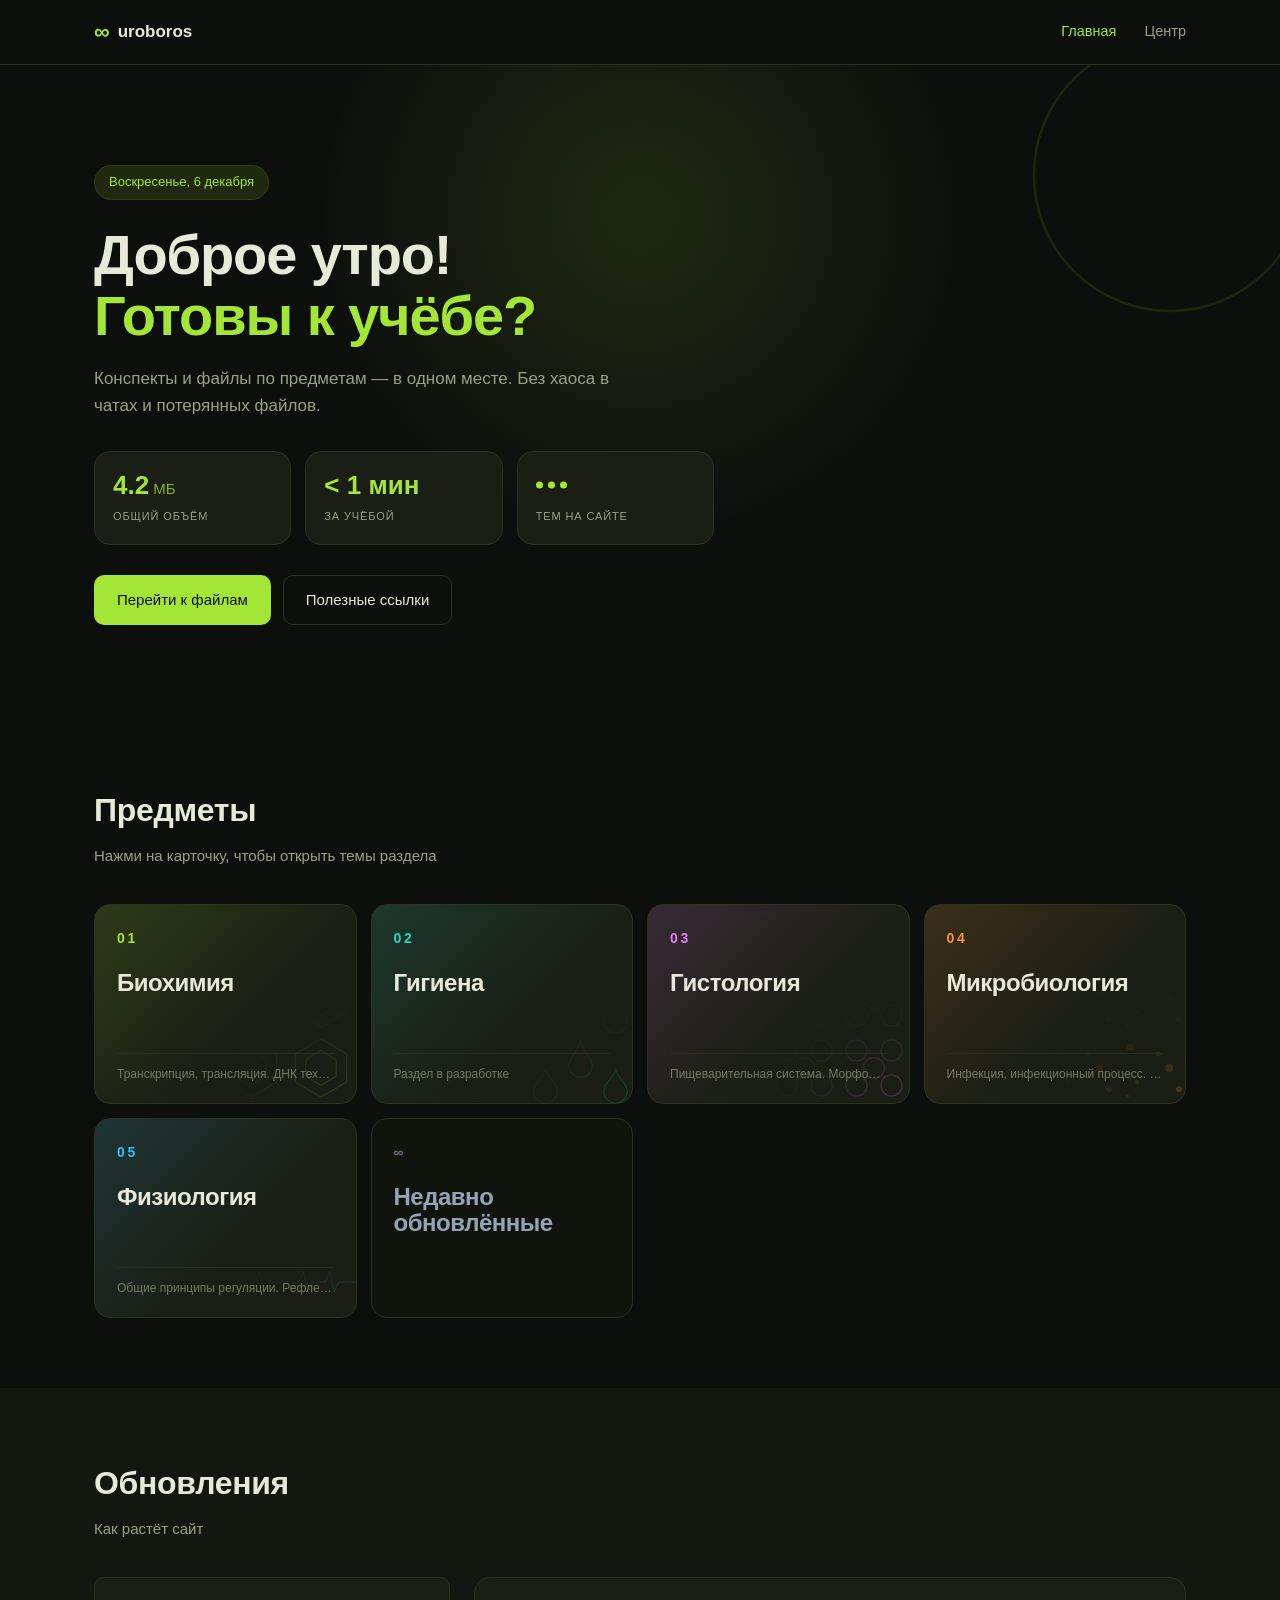
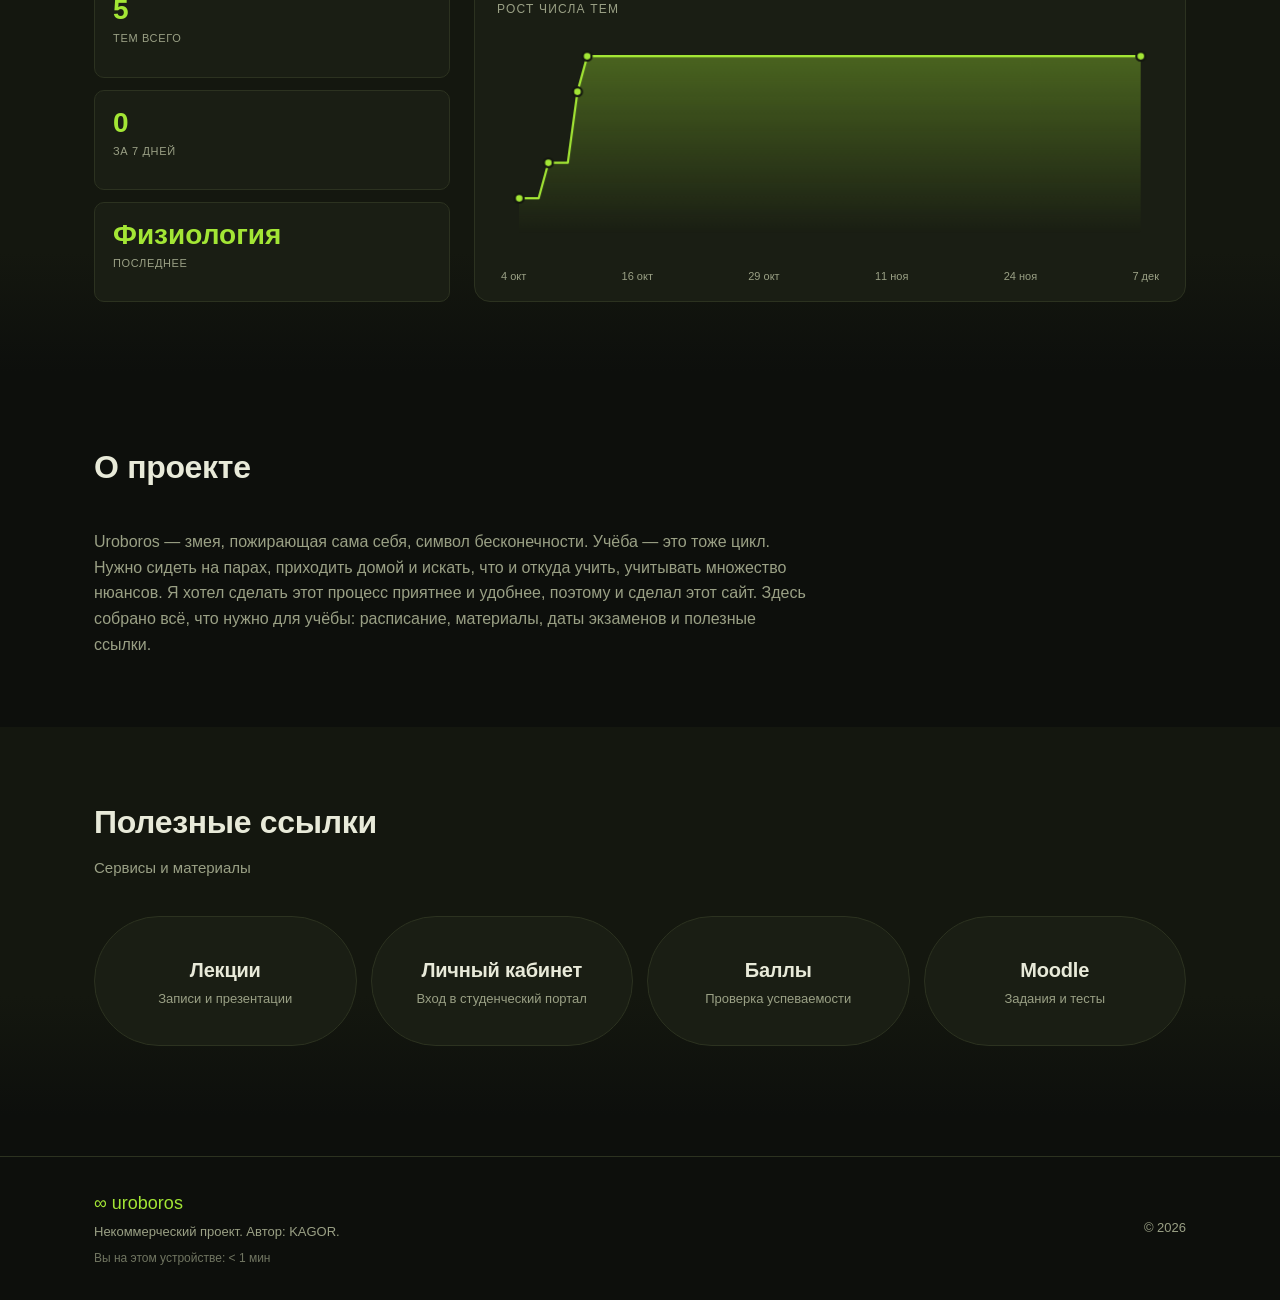
==== commit 8be59fd2: "Add files via upload" ====
--- a/index.html
+++ b/index.html
@@ -39,10 +39,7 @@
         <span class="logo__text">uroboros</span>
       </a>
       <nav class="nav">
-        <a href="#files">Файлы</a>
-        <a href="#updates">Обновления</a>
-        <a href="#about">О проекте</a>
-        <a href="#links">Ссылки</a>
+        <a href="index.html" class="is-active">Главная</a>
         <a href="hub.html">Центр</a>
       </nav>
     </div>
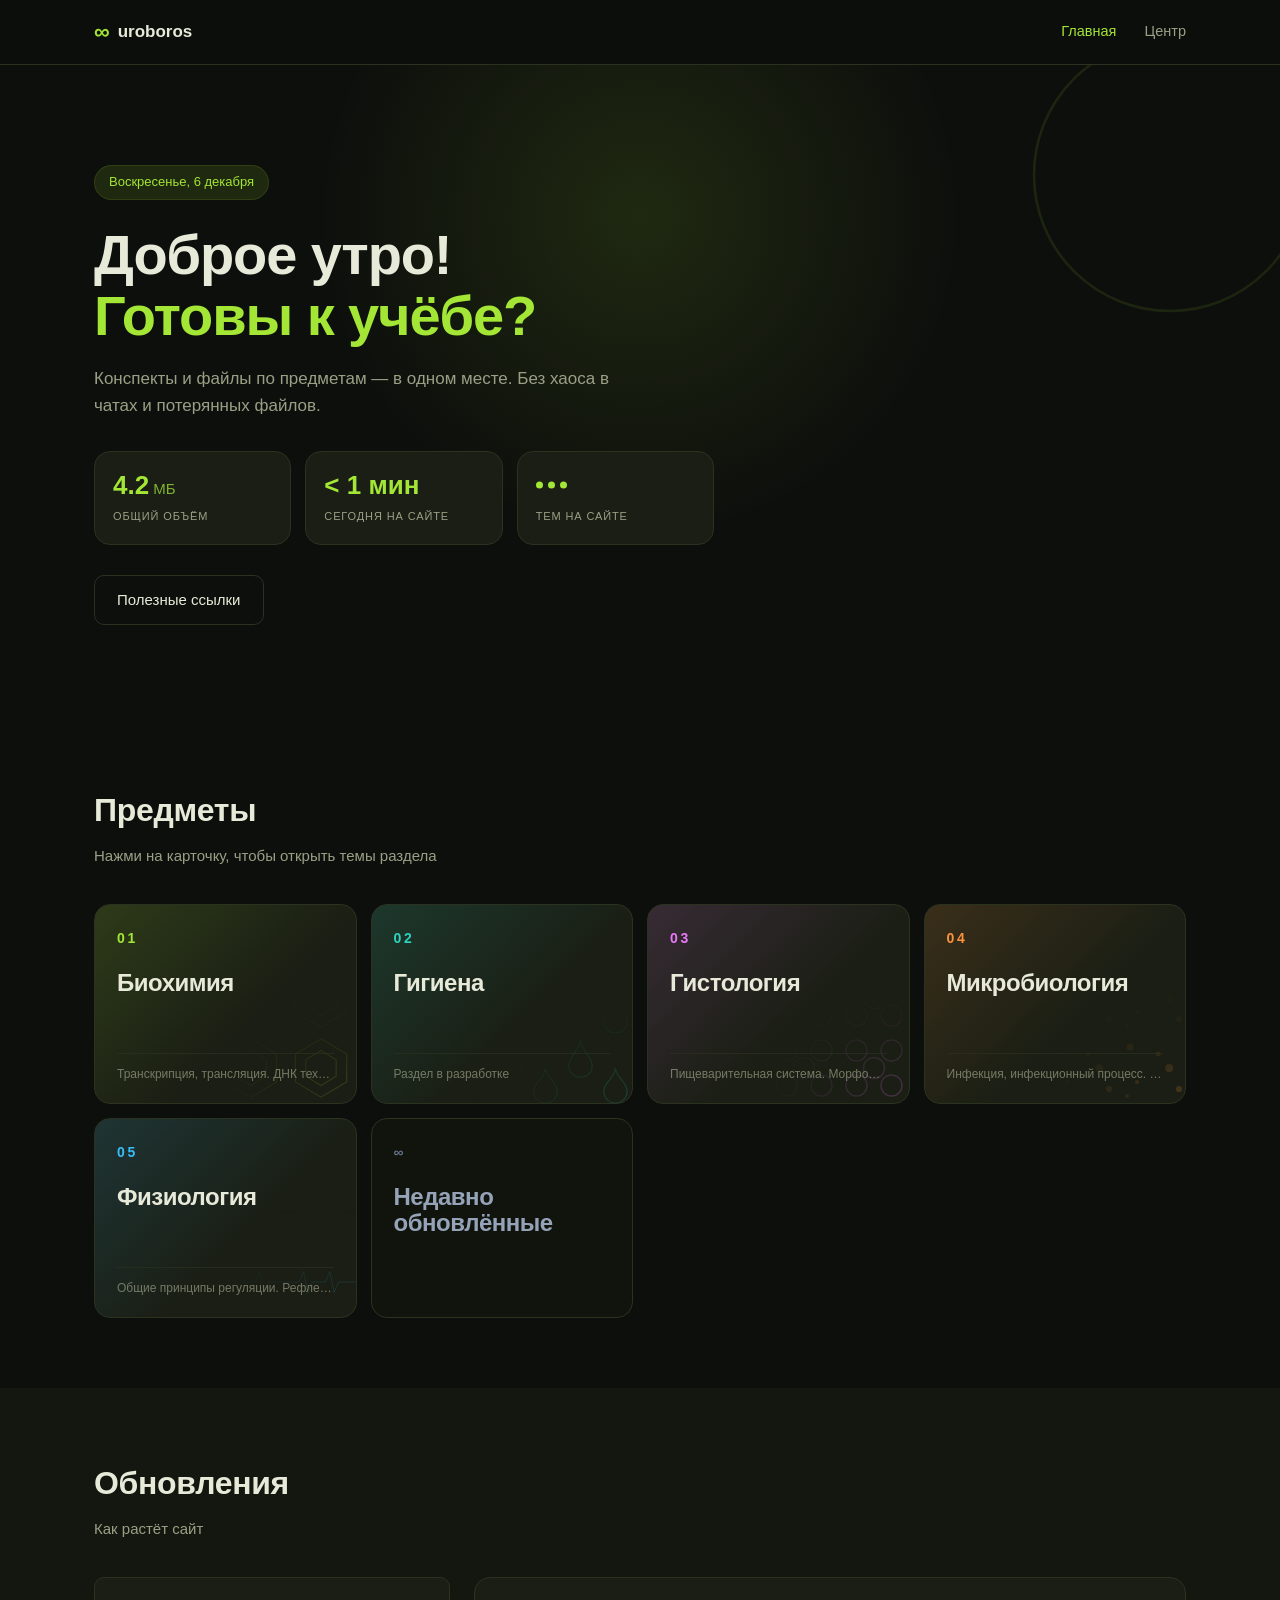
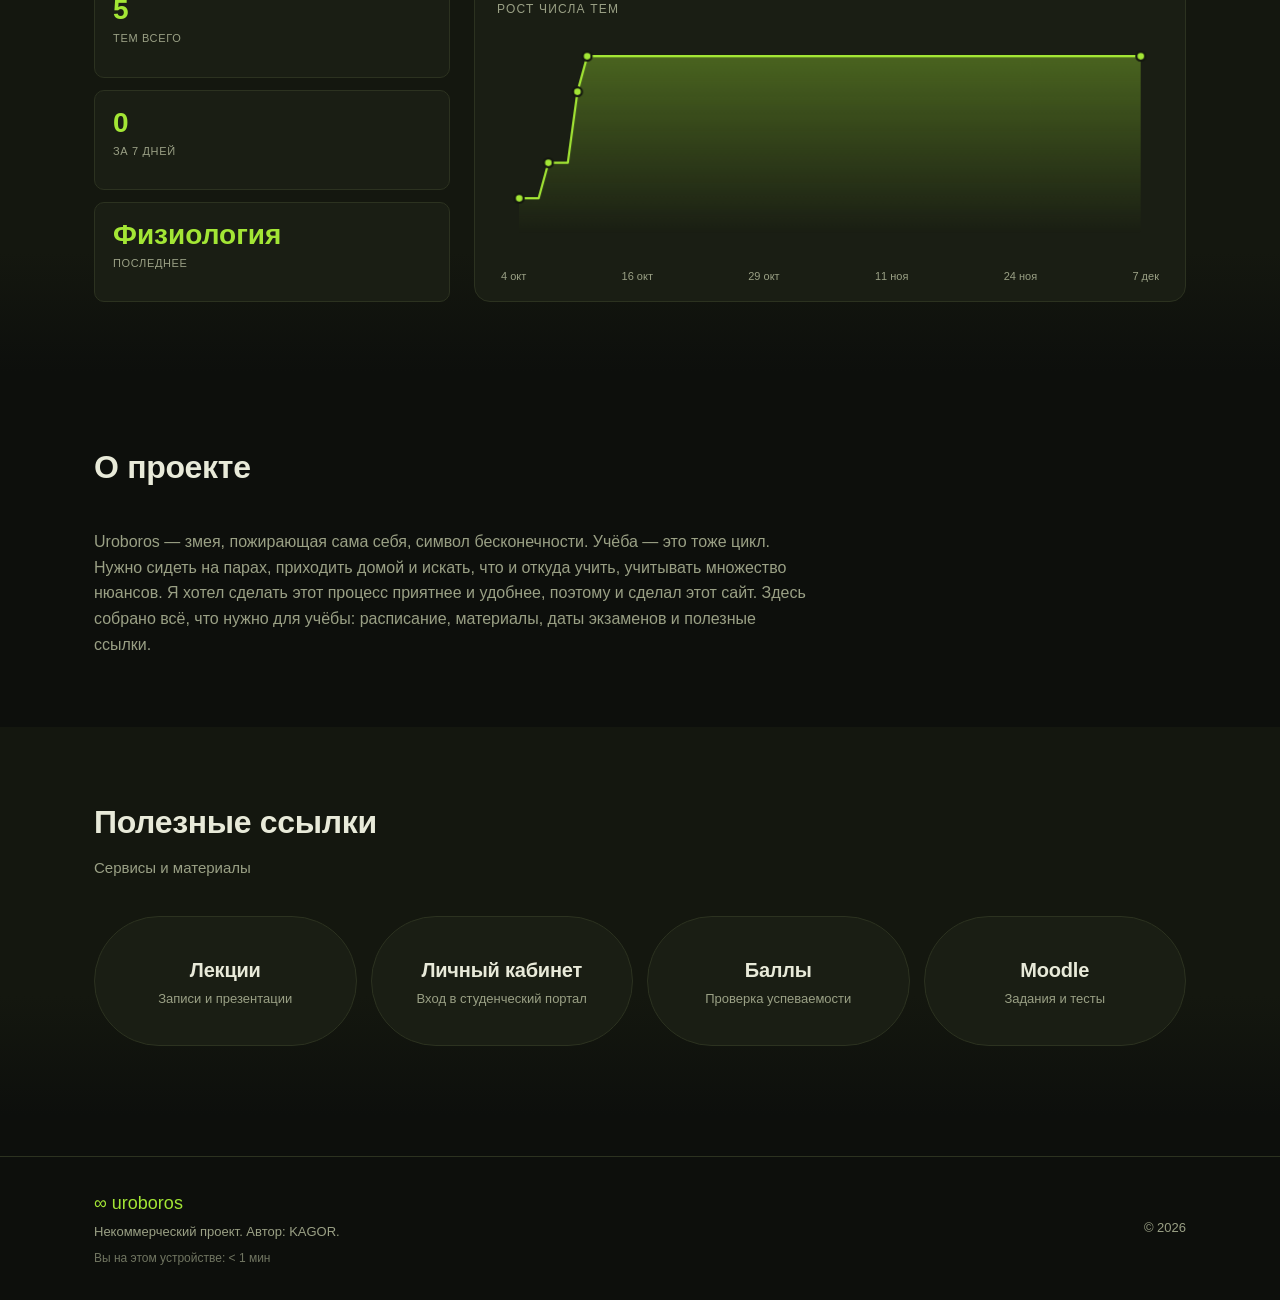
==== commit 1a1feaa1: "Add files via upload" ====
--- a/index.html
+++ b/index.html
@@ -19,18 +19,11 @@
   <header class="header">
     <svg class="header__snake" viewBox="0 0 200 40" preserveAspectRatio="none" aria-hidden="true">
       <path d="M 0 20 Q 25 5, 50 20 T 100 20 T 150 20 T 200 20"
-            fill="none"
-            stroke="currentColor"
-            stroke-width="4"
-            stroke-linecap="round"
-            stroke-linejoin="round"/>
+            fill="none" stroke="currentColor" stroke-width="4"
+            stroke-linecap="round" stroke-linejoin="round"/>
       <path d="M 0 20 Q 25 5, 50 20 T 100 20 T 150 20 T 200 20"
-            fill="none"
-            stroke="#e8ead9"
-            stroke-width="1"
-            stroke-linecap="round"
-            stroke-linejoin="round"
-            opacity="0.35"/>
+            fill="none" stroke="#e8ead9" stroke-width="1"
+            stroke-linecap="round" stroke-linejoin="round" opacity="0.35"/>
     </svg>
 
     <div class="container header__inner">
@@ -72,11 +65,11 @@
           <div class="stat__label">общий объём</div>
         </div>
 
-        <div class="stat">
+        <div class="stat stat--device" id="stat-device-card" tabindex="0" role="button" aria-label="Показать общее время">
           <div class="stat__value">
             <span id="stat-device">—</span>
           </div>
-          <div class="stat__label">за учёбой</div>
+          <div class="stat__label" id="stat-device-label">сегодня на сайте</div>
         </div>
 
         <div class="stat">
@@ -89,7 +82,6 @@
       </div>
 
       <div class="hero__cta">
-        <a href="#files" class="btn btn--primary">Перейти к файлам</a>
         <a href="#links" class="btn btn--ghost">Полезные ссылки</a>
       </div>
     </div>
@@ -103,60 +95,67 @@
         <p class="section__desc">Нажми на карточку, чтобы открыть темы раздела</p>
       </div>
 
-      <div class="cards">
+            <div class="cards">
         <a href="#" class="card" data-subject="biochem">
+          <div class="card__banner" data-banner></div>
           <div class="card__top">
             <div class="card__num">01</div>
-            <div class="card__badge" data-badge></div>
+            <div class="card__dot" data-dot></div>
           </div>
           <h3 class="card__title">Биохимия</h3>
           <p class="card__last" data-last-topic>—</p>
         </a>
 
         <a href="#" class="card" data-subject="physio">
+          <div class="card__banner" data-banner></div>
           <div class="card__top">
             <div class="card__num">02</div>
-            <div class="card__badge" data-badge></div>
+            <div class="card__dot" data-dot></div>
           </div>
           <h3 class="card__title">Физиология</h3>
           <p class="card__last" data-last-topic>—</p>
         </a>
 
         <a href="#" class="card" data-subject="histology">
+          <div class="card__banner" data-banner></div>
           <div class="card__top">
             <div class="card__num">03</div>
-            <div class="card__badge" data-badge></div>
+            <div class="card__dot" data-dot></div>
           </div>
           <h3 class="card__title">Гистология</h3>
           <p class="card__last" data-last-topic>—</p>
         </a>
 
         <a href="#" class="card" data-subject="microbio">
+          <div class="card__banner" data-banner></div>
           <div class="card__top">
             <div class="card__num">04</div>
-            <div class="card__badge" data-badge></div>
+            <div class="card__dot" data-dot></div>
           </div>
           <h3 class="card__title">Микробиология</h3>
           <p class="card__last" data-last-topic>—</p>
         </a>
 
         <a href="#" class="card" data-subject="hygiene">
+          <div class="card__banner" data-banner></div>
           <div class="card__top">
             <div class="card__num">05</div>
-            <div class="card__badge" data-badge></div>
+            <div class="card__dot" data-dot></div>
           </div>
           <h3 class="card__title">Гигиена</h3>
           <p class="card__last" data-last-topic>—</p>
         </a>
 
         <a href="#" class="card card--recent" data-subject="recent">
+          <div class="card__banner" data-banner></div>
           <div class="card__top">
             <div class="card__num">∞</div>
-            <div class="card__badge" data-badge></div>
+            <div class="card__dot" data-dot></div>
           </div>
           <h3 class="card__title">Недавно обновлённые</h3>
         </a>
       </div>
+
     </div>
   </section>
 
--- a/style.css
+++ b/style.css
@@ -99,7 +99,9 @@
 
 .nav a:hover { color: var(--accent); }
 
-/* Змея, проползающая по шапке при загрузке */
+.nav a.is-active { color: var(--accent); }
+
+/* Змея, проползающая по шапке */
 .header__snake {
   position: absolute;
   top: 50%;
@@ -215,7 +217,8 @@
   border: 1px solid var(--border);
   border-radius: var(--radius);
   overflow: hidden;
-  transition: border-color 0.25s ease, background 0.25s ease;
+  transition: border-color 0.25s ease, background 0.25s ease,
+              transform 0.2s ease;
 }
 
 .stat::before {
@@ -313,6 +316,69 @@
 .stat__dots--merge {
   opacity: 0;
   transform: translateY(-50%) scale(0.2);
+}
+
+/* ============================================================
+   ПЛИТКА «ЗА УЧЁБОЙ» — интерактив
+   ============================================================ */
+.stat--device {
+  cursor: pointer;
+  user-select: none;
+  -webkit-tap-highlight-color: transparent;
+  transition: border-color 0.25s ease, background 0.25s ease, transform 0.2s ease;
+}
+
+.stat--device:hover { transform: translateY(-2px); }
+
+.stat--device .stat__label {
+  transition: color 0.25s ease, opacity 0.25s ease;
+}
+
+.stat--device.is-showing-total {
+  border-color: var(--accent);
+  background: var(--surface-2);
+}
+
+.stat--device.is-showing-total .stat__label {
+  color: var(--accent);
+  opacity: 1;
+}
+
+.stat--device.is-showing-total .stat__value {
+  animation: stat-total-pulse 0.5s ease;
+}
+
+@keyframes stat-total-pulse {
+  0%   { transform: scale(1); }
+  50%  { transform: scale(1.06); }
+  100% { transform: scale(1); }
+}
+
+/* Мигание — подсказка при первом заходе */
+.stat--device.is-hint {
+  animation: stat-hint 0.9s ease-in-out 3;
+  border-color: var(--accent);
+}
+
+@keyframes stat-hint {
+  0%, 100% {
+    box-shadow: 0 0 0 0 rgba(163, 230, 53, 0);
+    border-color: var(--border);
+  }
+  50% {
+    box-shadow: 0 0 0 6px rgba(163, 230, 53, 0.15);
+    border-color: var(--accent);
+  }
+}
+
+.stat--device.is-hint .stat__label {
+  color: var(--accent);
+  opacity: 1;
+}
+
+.stat--device:focus-visible {
+  outline: 2px solid var(--accent);
+  outline-offset: 2px;
 }
 
 /* ============================================================
@@ -368,7 +434,9 @@
 }
 
 @media (prefers-reduced-motion: reduce) {
-  .hero__uroboros { animation: none; }
+  .hero__uroboros,
+  .header__snake,
+  .stat--device.is-hint { animation: none; }
   .hero__badge, .hero__title, .hero__subtitle, .stats, .hero__cta {
     opacity: 1;
     transform: none;
@@ -451,7 +519,10 @@
   overflow: hidden;
   transition: border-color 0.25s, background 0.35s, box-shadow 0.25s;
 }
-
+/* Если у карточки есть шапка — опускаем содержимое */
+.card:has(.card__banner--show) {
+  padding-top: 50px;
+}
 .card::before {
   content: '';
   position: absolute;
@@ -515,33 +586,9 @@
   text-transform: uppercase;
 }
 
-.card__badge {
-  font-size: 9px;
-  font-weight: 700;
-  letter-spacing: 0.15em;
-  text-transform: uppercase;
-  color: #0d0f0c;
-  background: var(--card-accent);
-  padding: 3px 8px;
-  border-radius: 999px;
-  opacity: 0;
-  transform: scale(0.9);
-  transition: opacity 0.2s, transform 0.2s;
-}
-
 .card[data-subject="recent"] .card__num {
   font-size: 14px;
   letter-spacing: 0;
-}
-
-.card[data-subject="recent"] .card__badge {
-  font-size: 10px;
-  padding: 4px 10px;
-}
-
-.card__badge--show {
-  opacity: 1;
-  transform: scale(1);
 }
 
 .card__title {
@@ -619,6 +666,64 @@
 .card[data-subject="recent"]:hover {
   box-shadow: none;
   background: rgba(20, 23, 15, 0.75);
+}
+
+/* ============================================================
+   ШАПКА КАРТОЧКИ — поверх, не сдвигает
+   ============================================================ */
+.card__banner {
+  position: absolute;
+  top: 0;
+  left: 0;
+  right: 0;
+  height: 30px;
+  line-height: 30px;
+  text-align: center;
+  font-size: 10px;
+  font-weight: 700;
+  letter-spacing: 0.2em;
+  text-transform: uppercase;
+  color: #0d0f0c;
+  background: linear-gradient(
+    90deg,
+    var(--card-accent) 0%,
+    var(--card-accent) 50%,
+    var(--card-accent) 100%
+  );
+  border-radius: var(--radius) var(--radius) 0 0;
+  box-shadow:
+    0 2px 12px -2px var(--card-tint-hover),
+    0 0 24px -6px var(--card-accent);
+  z-index: 3;
+  pointer-events: none;
+  opacity: 0;
+  transform: translateY(-100%);
+  transition: opacity 0.4s ease, transform 0.4s cubic-bezier(0.22, 1, 0.36, 1);
+  will-change: transform, opacity;
+}
+
+.card__banner--show {
+  opacity: 0.95;
+  transform: translateY(0);
+}
+
+/* ============================================================
+   КРУЖОК В УГЛУ КАРТОЧКИ (статичный)
+   ============================================================ */
+.card__dot {
+  width: 8px;
+  height: 8px;
+  border-radius: 50%;
+  background: var(--card-accent);
+  opacity: 0;
+  transform: scale(0.4);
+  transition: opacity 0.3s ease, transform 0.3s ease;
+  flex-shrink: 0;
+}
+
+.card__dot--show {
+  opacity: 1;
+  transform: scale(1);
 }
 
 /* ============================================================
@@ -975,16 +1080,13 @@
   white-space: nowrap;
 }
 
-.modal__date-tag {
+/* Кружок вместо NEW в модалке (статичный) */
+.modal__date-dot {
   display: inline-block;
-  font-size: 9px;
-  font-weight: 700;
-  letter-spacing: 0.15em;
-  text-transform: uppercase;
-  color: #0d0f0c;
+  width: 8px;
+  height: 8px;
+  border-radius: 50%;
   background: var(--accent);
-  padding: 2px 7px;
-  border-radius: 999px;
 }
 
 .modal__close {
@@ -1184,6 +1286,412 @@
 }
 
 /* ============================================================
+   ЦЕНТР (hub.html)
+   ============================================================ */
+.hub {
+  padding: 40px 0 70px;
+}
+
+.hub__tabs {
+  display: flex;
+  gap: 6px;
+  flex-wrap: wrap;
+  margin-bottom: 32px;
+  padding: 6px;
+  background: var(--surface);
+  border: 1px solid var(--border);
+  border-radius: 999px;
+  width: fit-content;
+  max-width: 100%;
+  overflow-x: auto;
+}
+
+.hub__tab {
+  padding: 10px 20px;
+  background: transparent;
+  border: none;
+  border-radius: 999px;
+  font-size: 14px;
+  font-weight: 500;
+  color: var(--muted);
+  cursor: pointer;
+  transition: background 0.2s, color 0.2s;
+  white-space: nowrap;
+}
+
+.hub__tab:hover { color: var(--text); }
+
+.hub__tab.is-active {
+  background: var(--accent);
+  color: var(--on-accent);
+}
+
+.hub__panel { display: none; }
+.hub__panel.is-active { display: block; }
+
+.hub__placeholder {
+  padding: 60px 20px;
+  text-align: center;
+  color: var(--muted);
+  font-size: 15px;
+  background: var(--surface);
+  border: 1px dashed var(--border);
+  border-radius: var(--radius);
+}
+
+.hub__input {
+  width: 100%;
+  padding: 16px 22px;
+  background: var(--surface);
+  border: 1px solid var(--border);
+  border-radius: var(--radius);
+  color: var(--text);
+  font-size: 16px;
+  font-family: inherit;
+  transition: border-color 0.2s;
+}
+
+.hub__input:focus {
+  outline: none;
+  border-color: var(--accent);
+}
+
+.hub__input::placeholder { color: var(--muted); }
+
+.hub__search-results {
+  margin-top: 20px;
+  display: flex;
+  flex-direction: column;
+  gap: 10px;
+}
+
+.hub__result {
+  padding: 16px 20px;
+  background: var(--surface);
+  border: 1px solid var(--border);
+  border-radius: var(--radius-sm);
+  transition: border-color 0.2s, background 0.2s, opacity 0.2s;
+}
+
+.hub__result:hover {
+  border-color: var(--accent);
+  background: var(--surface-2);
+}
+
+.hub__result-title {
+  font-size: 15px;
+  font-weight: 600;
+  color: var(--text);
+  margin-bottom: 4px;
+}
+
+.hub__result-meta {
+  font-size: 12.5px;
+  color: var(--muted);
+}
+
+.hub__empty {
+  padding: 40px 20px;
+  text-align: center;
+  color: var(--muted);
+  font-size: 14px;
+}
+
+.hub__search-hint {
+  font-size: 12px;
+  letter-spacing: 0.08em;
+  text-transform: uppercase;
+  color: var(--muted);
+  margin-bottom: 4px;
+  padding-left: 4px;
+}
+
+.hub__hl {
+  background: transparent;
+  color: var(--accent);
+  font-weight: 700;
+  border-radius: 3px;
+  padding: 0 2px;
+  box-shadow: 0 0 0 1px rgba(163, 230, 53, 0.3) inset;
+}
+
+.hub__result--dim { opacity: 0.65; }
+.hub__result--dim:hover { opacity: 1; }
+
+/* ============================================================
+   ЦЕНТР — РАСПИСАНИЕ
+   ============================================================ */
+.hub__schedule { width: 100%; }
+
+.sched {
+  display: grid;
+  grid-template-columns: repeat(3, 1fr);
+  gap: 12px;
+  align-items: stretch;
+}
+
+.sched-day {
+  display: flex;
+  flex-direction: column;
+  background: var(--surface);
+  border: 1px solid var(--border);
+  border-radius: var(--radius);
+  padding: 16px 18px;
+  cursor: pointer;
+  transition: border-color 0.25s ease, background 0.25s ease;
+  overflow: hidden;
+}
+
+.sched-day:hover { border-color: var(--accent); }
+
+.sched-day.is-today {
+  border-color: rgba(163, 230, 53, 0.55);
+  background: linear-gradient(180deg, rgba(163, 230, 53, 0.06) 0%, var(--surface) 60%);
+}
+
+.sched-day__head {
+  display: flex;
+  align-items: baseline;
+  gap: 8px;
+  margin-bottom: 12px;
+  padding-bottom: 10px;
+  border-bottom: 1px solid var(--border);
+}
+
+.sched-day__short {
+  font-size: 16px;
+  font-weight: 700;
+  letter-spacing: 0.05em;
+  color: var(--text);
+}
+
+.sched-day.is-today .sched-day__short { color: var(--accent); }
+
+.sched-day__full {
+  font-size: 12px;
+  color: var(--muted);
+  opacity: 0;
+  transform: translateX(-4px);
+  transition: opacity 0.25s ease, transform 0.25s ease;
+}
+
+.sched-day.is-open .sched-day__full,
+.sched-day.is-today .sched-day__full {
+  opacity: 1;
+  transform: translateX(0);
+}
+
+.sched-day__list {
+  display: flex;
+  flex-direction: column;
+  gap: 6px;
+}
+
+.sched-day__empty {
+  padding: 8px 0;
+  color: var(--muted);
+  font-size: 13px;
+}
+
+.sched-item {
+  position: relative;
+  padding: 6px 0;
+}
+
+.sched-item__compact {
+  display: flex;
+  align-items: baseline;
+  gap: 10px;
+  font-size: 13.5px;
+  line-height: 1.4;
+}
+
+.sched-item__time {
+  color: var(--accent);
+  font-weight: 700;
+  font-variant-numeric: tabular-nums;
+  flex-shrink: 0;
+  min-width: 48px;
+}
+
+.sched-item__title {
+  color: var(--text);
+  font-weight: 500;
+  word-break: break-word;
+}
+
+.sched-item__details {
+  max-height: 0;
+  opacity: 0;
+  overflow: hidden;
+  transition: max-height 0.4s ease, opacity 0.3s ease, margin-top 0.3s ease;
+  margin-top: 0;
+  padding-left: 58px;
+}
+
+.sched-day.is-open .sched-item__details {
+  max-height: 300px;
+  opacity: 1;
+  margin-top: 6px;
+}
+
+.sched-item__subtitle {
+  font-size: 12px;
+  color: var(--accent);
+  opacity: 0.8;
+  margin-bottom: 4px;
+}
+
+.sched-item__info {
+  display: flex;
+  flex-direction: column;
+  gap: 2px;
+  font-size: 12px;
+  color: var(--muted);
+  line-height: 1.4;
+}
+
+.sched-item__info span { display: block; }
+
+.sched-item__subs {
+  display: flex;
+  flex-direction: column;
+  gap: 4px;
+  margin-top: 6px;
+}
+
+.sched-item__sub {
+  display: flex;
+  flex-direction: column;
+  gap: 1px;
+  padding: 6px 10px;
+  background: rgba(163, 230, 53, 0.05);
+  border: 1px solid rgba(163, 230, 53, 0.15);
+  border-radius: var(--radius-sm);
+  font-size: 11.5px;
+  line-height: 1.35;
+}
+
+.sched-item__sub-label {
+  font-size: 9px;
+  font-weight: 700;
+  letter-spacing: 0.12em;
+  text-transform: uppercase;
+  color: var(--accent);
+}
+
+.sched-item__sub-room {
+  font-weight: 600;
+  color: var(--text);
+}
+
+.sched-item__sub-teacher {
+  color: var(--muted);
+  font-size: 11px;
+}
+
+.sched-item--lecture {
+  max-height: 0;
+  opacity: 0;
+  overflow: hidden;
+  padding-top: 0;
+  padding-bottom: 0;
+  transition: max-height 0.4s ease, opacity 0.3s ease, padding 0.3s ease;
+}
+
+.sched-day.is-open .sched-item--lecture {
+  max-height: 300px;
+  opacity: 1;
+  padding-top: 6px;
+  padding-bottom: 6px;
+}
+
+.sched-item--lecture .sched-item__title {
+  font-style: italic;
+  color: var(--muted);
+}
+
+.sched-item--now {
+  background: rgba(163, 230, 53, 0.08);
+  border-radius: var(--radius-sm);
+  padding-left: 10px;
+  padding-right: 10px;
+}
+
+.sched-item--now::before {
+  content: '';
+  position: absolute;
+  left: 0;
+  top: 50%;
+  transform: translateY(-50%);
+  width: 3px;
+  height: 60%;
+  background: var(--accent);
+  border-radius: 0 3px 3px 0;
+  animation: pulse-now 1.8s ease-in-out infinite;
+}
+
+@keyframes pulse-now {
+  0%, 100% { opacity: 1; }
+  50%      { opacity: 0.4; }
+}
+
+.sched-day.is-open { border-color: var(--accent); }
+
+/* ============================================================
+   БЛИЖАЙШАЯ ЛЕКЦИЯ
+   ============================================================ */
+.next-lecture {
+  margin-top: 20px;
+  padding: 20px 24px;
+  background: linear-gradient(135deg,
+    rgba(163, 230, 53, 0.10) 0%,
+    rgba(163, 230, 53, 0.03) 60%,
+    transparent 100%);
+  border: 1px solid rgba(163, 230, 53, 0.30);
+  border-radius: var(--radius);
+  position: relative;
+  overflow: hidden;
+  animation: next-lecture-in 0.6s ease;
+}
+
+@keyframes next-lecture-in {
+  from { opacity: 0; transform: translateY(8px); }
+  to   { opacity: 1; transform: translateY(0); }
+}
+
+.next-lecture::before {
+  content: '';
+  position: absolute;
+  left: 0;
+  top: 0;
+  bottom: 0;
+  width: 3px;
+  background: var(--accent);
+  box-shadow: 0 0 16px rgba(163, 230, 53, 0.7);
+}
+
+.next-lecture__label {
+  font-size: 11px;
+  letter-spacing: 0.14em;
+  text-transform: uppercase;
+  color: var(--accent);
+  font-weight: 700;
+  margin-bottom: 8px;
+}
+
+.next-lecture__text {
+  font-size: 16px;
+  color: var(--text);
+  line-height: 1.5;
+}
+
+.next-lecture__text strong {
+  color: var(--accent);
+  font-weight: 700;
+}
+
+/* ============================================================
    АДАПТИВ — ПЛАНШЕТЫ
    ============================================================ */
 @media (max-width: 820px) {
@@ -1221,6 +1729,8 @@
   .modal { padding: 20px 12px; }
   .modal__box { padding: 22px 22px 26px; }
   .modal__title { font-size: 26px; }
+
+  .sched { grid-template-columns: 1fr; gap: 10px; }
 }
 
 /* ============================================================
@@ -1228,8 +1738,9 @@
    ============================================================ */
 @media (max-width: 640px) {
   .container { padding: 0 16px; }
-  .nav { display: none; }
   .header__inner { height: 54px; }
+  .nav { gap: 16px; }
+  .nav a { font-size: 13.5px; }
 
   .hero { padding: 44px 0 40px; }
   .hero__uroboros { width: 180px; height: 180px; top: -30px; right: -30px; opacity: 0.07; }
@@ -1259,7 +1770,10 @@
   .section__title { font-size: 22px; }
 
   .cards { grid-template-columns: 1fr; gap: 10px; }
-  .card { min-height: 140px; padding: 18px 18px 16px; }
+  .card { min-height: 140px; padding: 46px 18px 16px; }
+  .card:has(.card__banner--show) {
+    padding-top: 46px;
+  }
   .card::before { background-size: 50px 50px; }
   .card__title { font-size: 22px; }
 
@@ -1306,6 +1820,27 @@
   .modal__files a::before { margin-right: 10px; width: 5px; height: 5px; }
   .modal__dots { margin-top: 20px; padding-top: 16px; gap: 6px; }
   .modal__dot { min-width: 40px; padding: 8px 11px; font-size: 12px; }
+
+  .hub__tabs {
+    border-radius: 16px;
+    padding: 4px;
+  }
+  .hub__tab {
+    padding: 8px 14px;
+    font-size: 13px;
+  }
+  .hub__input {
+    padding: 14px 18px;
+    font-size: 15px;
+  }
+
+  .sched-day { padding: 14px 16px; }
+  .sched-item__compact { font-size: 13px; }
+  .sched-item__details { padding-left: 0; }
+
+  .next-lecture { padding: 16px 20px; }
+  .next-lecture__label { font-size: 10px; margin-bottom: 6px; }
+  .next-lecture__text { font-size: 14px; }
 }
 
 /* ============================================================
@@ -1323,564 +1858,4 @@
   .modal__steps li { font-size: 13px; }
   .modal__files a { font-size: 13px; padding: 11px 12px; }
   .modal__dot { min-width: 36px; padding: 7px 10px; font-size: 11px; }
-}
-
-/* ============================================================
-   ЦЕНТР (hub.html)
-   ============================================================ */
-.hub {
-  padding: 40px 0 70px;
-}
-
-.hub__tabs {
-  display: flex;
-  gap: 6px;
-  flex-wrap: wrap;
-  margin-bottom: 32px;
-  padding: 6px;
-  background: var(--surface);
-  border: 1px solid var(--border);
-  border-radius: 999px;
-  width: fit-content;
-  max-width: 100%;
-  overflow-x: auto;
-}
-
-.hub__tab {
-  padding: 10px 20px;
-  background: transparent;
-  border: none;
-  border-radius: 999px;
-  font-size: 14px;
-  font-weight: 500;
-  color: var(--muted);
-  cursor: pointer;
-  transition: background 0.2s, color 0.2s;
-  white-space: nowrap;
-}
-
-.hub__tab:hover {
-  color: var(--text);
-}
-
-.hub__tab.is-active {
-  background: var(--accent);
-  color: var(--on-accent);
-}
-
-.hub__panel {
-  display: none;
-}
-
-.hub__panel.is-active {
-  display: block;
-}
-
-.hub__placeholder {
-  padding: 60px 20px;
-  text-align: center;
-  color: var(--muted);
-  font-size: 15px;
-  background: var(--surface);
-  border: 1px dashed var(--border);
-  border-radius: var(--radius);
-}
-
-.hub__input {
-  width: 100%;
-  padding: 16px 22px;
-  background: var(--surface);
-  border: 1px solid var(--border);
-  border-radius: var(--radius);
-  color: var(--text);
-  font-size: 16px;
-  font-family: inherit;
-  transition: border-color 0.2s;
-}
-
-.hub__input:focus {
-  outline: none;
-  border-color: var(--accent);
-}
-
-.hub__input::placeholder {
-  color: var(--muted);
-}
-
-.hub__search-results {
-  margin-top: 20px;
-  display: flex;
-  flex-direction: column;
-  gap: 10px;
-}
-
-.hub__result {
-  padding: 16px 20px;
-  background: var(--surface);
-  border: 1px solid var(--border);
-  border-radius: var(--radius-sm);
-  transition: border-color 0.2s, background 0.2s;
-}
-
-.hub__result:hover {
-  border-color: var(--accent);
-  background: var(--surface-2);
-}
-
-.hub__result-title {
-  font-size: 15px;
-  font-weight: 600;
-  color: var(--text);
-  margin-bottom: 4px;
-}
-
-.hub__result-meta {
-  font-size: 12.5px;
-  color: var(--muted);
-}
-
-.hub__empty {
-  padding: 40px 20px;
-  text-align: center;
-  color: var(--muted);
-  font-size: 14px;
-}
-
-.nav a.is-active {
-  color: var(--accent);
-}
-
-/* Мобильный вид */
-@media (max-width: 640px) {
-  .hub__tabs {
-    border-radius: 16px;
-    padding: 4px;
-  }
-  .hub__tab {
-    padding: 8px 14px;
-    font-size: 13px;
-  }
-  .hub__input {
-    padding: 14px 18px;
-    font-size: 15px;
-  }
-}
-
-/* ============================================================
-   ЦЕНТР — РАСПИСАНИЕ (мини → полное)
-   ============================================================ */
-.hub__schedule {
-  width: 100%;
-}
-
-.sched {
-  display: grid;
-  grid-template-columns: repeat(3, 1fr);
-  gap: 12px;
-  align-items: stretch;
-}
-
-/* Карточка дня */
-.sched-day {
-  display: flex;
-  flex-direction: column;
-  background: var(--surface);
-  border: 1px solid var(--border);
-  border-radius: var(--radius);
-  padding: 16px 18px;
-  cursor: pointer;
-  transition: border-color 0.25s ease, background 0.25s ease;
-  overflow: hidden;
-}
-
-.sched-day:hover {
-  border-color: var(--accent);
-}
-
-/* Сегодняшний день */
-.sched-day.is-today {
-  border-color: rgba(163, 230, 53, 0.55);
-  background: linear-gradient(180deg, rgba(163, 230, 53, 0.06) 0%, var(--surface) 60%);
-}
-
-/* Заголовок дня */
-.sched-day__head {
-  display: flex;
-  align-items: baseline;
-  gap: 8px;
-  margin-bottom: 12px;
-  padding-bottom: 10px;
-  border-bottom: 1px solid var(--border);
-}
-
-.sched-day__short {
-  font-size: 16px;
-  font-weight: 700;
-  letter-spacing: 0.05em;
-  color: var(--text);
-}
-
-.sched-day.is-today .sched-day__short {
-  color: var(--accent);
-}
-
-.sched-day__full {
-  font-size: 12px;
-  color: var(--muted);
-  opacity: 0;
-  transform: translateX(-4px);
-  transition: opacity 0.25s ease, transform 0.25s ease;
-}
-
-.sched-day.is-open .sched-day__full,
-.sched-day.is-today .sched-day__full {
-  opacity: 1;
-  transform: translateX(0);
-}
-
-/* Список пар */
-.sched-day__list {
-  display: flex;
-  flex-direction: column;
-  gap: 6px;
-}
-
-.sched-day__empty {
-  padding: 8px 0;
-  color: var(--muted);
-  font-size: 13px;
-}
-
-/* Одна пара */
-.sched-item {
-  position: relative;
-  padding: 6px 0;
-  transition: padding 0.3s ease;
-}
-
-/* Компактная строка — всегда видна */
-.sched-item__compact {
-  display: flex;
-  align-items: baseline;
-  gap: 10px;
-  font-size: 13.5px;
-  line-height: 1.4;
-}
-
-.sched-item__time {
-  color: var(--accent);
-  font-weight: 700;
-  font-variant-numeric: tabular-nums;
-  flex-shrink: 0;
-  min-width: 48px;
-}
-
-.sched-item__title {
-  color: var(--text);
-  font-weight: 500;
-  word-break: break-word;
-}
-
-/* Детали — скрыты, появляются при раскрытии */
-.sched-item__details {
-  max-height: 0;
-  opacity: 0;
-  overflow: hidden;
-  transition: max-height 0.4s ease, opacity 0.3s ease, margin-top 0.3s ease;
-  margin-top: 0;
-  padding-left: 58px;
-}
-
-.sched-day.is-open .sched-item__details {
-  max-height: 300px;
-  opacity: 1;
-  margin-top: 6px;
-}
-
-.sched-item__subtitle {
-  font-size: 12px;
-  color: var(--accent);
-  opacity: 0.8;
-  margin-bottom: 4px;
-}
-
-.sched-item__info {
-  display: flex;
-  flex-direction: column;
-  gap: 2px;
-  font-size: 12px;
-  color: var(--muted);
-  line-height: 1.4;
-}
-
-.sched-item__info span {
-  display: block;
-}
-
-/* Подгруппы */
-.sched-item__subs {
-  display: flex;
-  flex-direction: column;
-  gap: 4px;
-  margin-top: 6px;
-}
-
-.sched-item__sub {
-  display: flex;
-  flex-direction: column;
-  gap: 1px;
-  padding: 6px 10px;
-  background: rgba(163, 230, 53, 0.05);
-  border: 1px solid rgba(163, 230, 53, 0.15);
-  border-radius: var(--radius-sm);
-  font-size: 11.5px;
-  line-height: 1.35;
-}
-
-.sched-item__sub-label {
-  font-size: 9px;
-  font-weight: 700;
-  letter-spacing: 0.12em;
-  text-transform: uppercase;
-  color: var(--accent);
-}
-
-.sched-item__sub-room {
-  font-weight: 600;
-  color: var(--text);
-}
-
-.sched-item__sub-teacher {
-  color: var(--muted);
-  font-size: 11px;
-}
-
-/* Лекция */
-/* Лекция — в мини-виде СКРЫТА, показывается только при раскрытии */
-.sched-item--lecture {
-  max-height: 0;
-  opacity: 0;
-  overflow: hidden;
-  padding-top: 0;
-  padding-bottom: 0;
-  margin: 0;
-  transition: max-height 0.4s ease, opacity 0.3s ease,
-              padding 0.3s ease, margin 0.3s ease;
-}
-
-.sched-day.is-open .sched-item--lecture {
-  max-height: 300px;
-  opacity: 1;
-  padding-top: 6px;
-  padding-bottom: 6px;
-}
-
-.sched-item--lecture .sched-item__title {
-  font-style: italic;
-  color: var(--muted);
-}
-
-/* Пара сейчас — яркая подсветка */
-.sched-item--now {
-  background: rgba(163, 230, 53, 0.08);
-  border-radius: var(--radius-sm);
-  padding-left: 10px;
-  padding-right: 10px;
-}
-
-.sched-item--now::before {
-  content: '';
-  position: absolute;
-  left: 0;
-  top: 50%;
-  transform: translateY(-50%);
-  width: 3px;
-  height: 60%;
-  background: var(--accent);
-  border-radius: 0 3px 3px 0;
-  animation: pulse-now 1.8s ease-in-out infinite;
-}
-
-@keyframes pulse-now {
-  0%, 100% { opacity: 1; }
-  50%      { opacity: 0.4; }
-}
-
-/* Плавное раскрытие карточки дня */
-.sched-day.is-open {
-  border-color: var(--accent);
-}
-
-/* ============================================================
-   АДАПТИВ
-   ============================================================ */
-@media (max-width: 820px) {
-  .sched {
-    grid-template-columns: 1fr;
-    gap: 10px;
-  }
-}
-
-@media (max-width: 640px) {
-  .sched-day {
-    padding: 14px 16px;
-  }
-
-  .sched-item__compact {
-    font-size: 13px;
-  }
-
-  .sched-item__details {
-    padding-left: 0;
-  }
-}
-
-/* ============================================================
-   БЛИЖАЙШАЯ ЛЕКЦИЯ
-   ============================================================ */
-.next-lecture {
-  margin-top: 20px;
-  padding: 20px 24px;
-  background: linear-gradient(135deg,
-    rgba(163, 230, 53, 0.10) 0%,
-    rgba(163, 230, 53, 0.03) 60%,
-    transparent 100%);
-  border: 1px solid rgba(163, 230, 53, 0.30);
-  border-radius: var(--radius);
-  position: relative;
-  overflow: hidden;
-  animation: next-lecture-in 0.6s ease;
-}
-
-@keyframes next-lecture-in {
-  from { opacity: 0; transform: translateY(8px); }
-  to   { opacity: 1; transform: translateY(0); }
-}
-
-/* Светящаяся точка слева */
-.next-lecture::before {
-  content: '';
-  position: absolute;
-  left: 0;
-  top: 0;
-  bottom: 0;
-  width: 3px;
-  background: var(--accent);
-  box-shadow: 0 0 16px rgba(163, 230, 53, 0.7);
-}
-
-.next-lecture__label {
-  font-size: 11px;
-  letter-spacing: 0.14em;
-  text-transform: uppercase;
-  color: var(--accent);
-  font-weight: 700;
-  margin-bottom: 8px;
-}
-
-.next-lecture__text {
-  font-size: 16px;
-  color: var(--text);
-  line-height: 1.5;
-}
-
-.next-lecture__text strong {
-  color: var(--accent);
-  font-weight: 700;
-}
-
-@media (max-width: 640px) {
-  .next-lecture {
-    padding: 16px 20px;
-  }
-  .next-lecture__label { font-size: 10px; margin-bottom: 6px; }
-  .next-lecture__text { font-size: 14px; }
-}
-
-@keyframes next-lecture-in {
-  from { opacity: 0; transform: translateY(8px); }
-  to   { opacity: 1; transform: translateY(0); }
-}
-
-/* Светящаяся точка слева */
-.next-lecture::before {
-  content: '';
-  position: absolute;
-  left: 0;
-  top: 0;
-  bottom: 0;
-  width: 3px;
-  background: var(--accent);
-  box-shadow: 0 0 16px rgba(163, 230, 53, 0.7);
-}
-
-.next-lecture__icon {
-  font-size: 24px;
-  line-height: 1;
-  flex-shrink: 0;
-}
-
-.next-lecture__label {
-  font-size: 11px;
-  letter-spacing: 0.12em;
-  text-transform: uppercase;
-  color: var(--accent);
-  font-weight: 700;
-  white-space: nowrap;
-}
-
-.next-lecture__text {
-  font-size: 15px;
-  color: var(--text);
-  line-height: 1.5;
-}
-
-.next-lecture__text strong {
-  color: var(--accent);
-  font-weight: 700;
-}
-
-/* Мобильный вид */
-@media (max-width: 640px) {
-  .next-lecture {
-    padding: 16px 18px;
-    gap: 10px;
-  }
-  .next-lecture__icon { font-size: 20px; }
-  .next-lecture__text { font-size: 14px; }
-  .next-lecture__label { font-size: 10px; }
-}
-
-/* ============================================================
-   ЦЕНТР — ПОИСК
-   ============================================================ */
-
-/* Подсказка над списком */
-.hub__search-hint {
-  font-size: 12px;
-  letter-spacing: 0.08em;
-  text-transform: uppercase;
-  color: var(--muted);
-  margin-bottom: 4px;
-  padding-left: 4px;
-}
-
-/* Подсветка совпадающих букв */
-.hub__hl {
-  background: transparent;
-  color: var(--accent);
-  font-weight: 700;
-  border-radius: 3px;
-  padding: 0 2px;
-  box-shadow: 0 0 0 1px rgba(163, 230, 53, 0.3) inset;
-}
-
-/* При пустом поиске — приглушённые карточки */
-.hub__result--dim {
-  opacity: 0.65;
-  transition: opacity 0.2s ease, border-color 0.2s ease, background 0.2s ease;
-}
-
-.hub__result--dim:hover {
-  opacity: 1;
 }
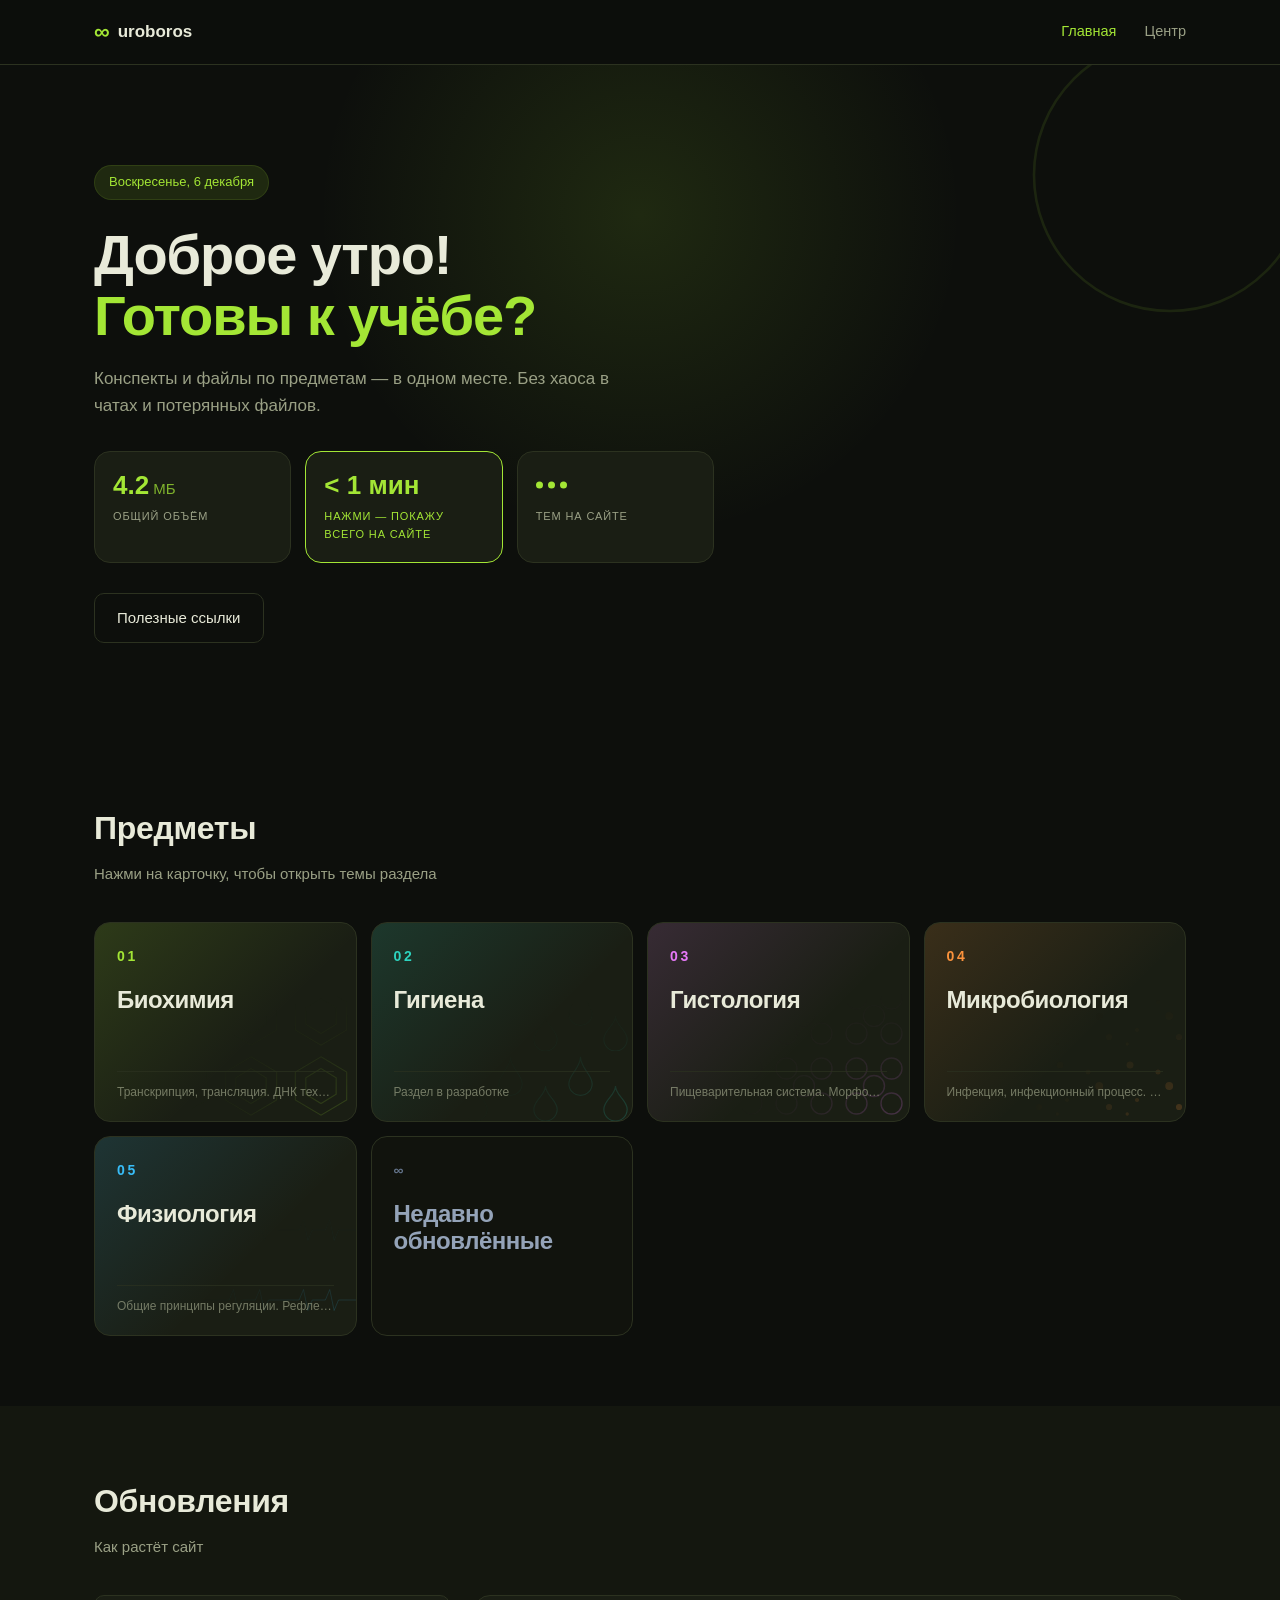
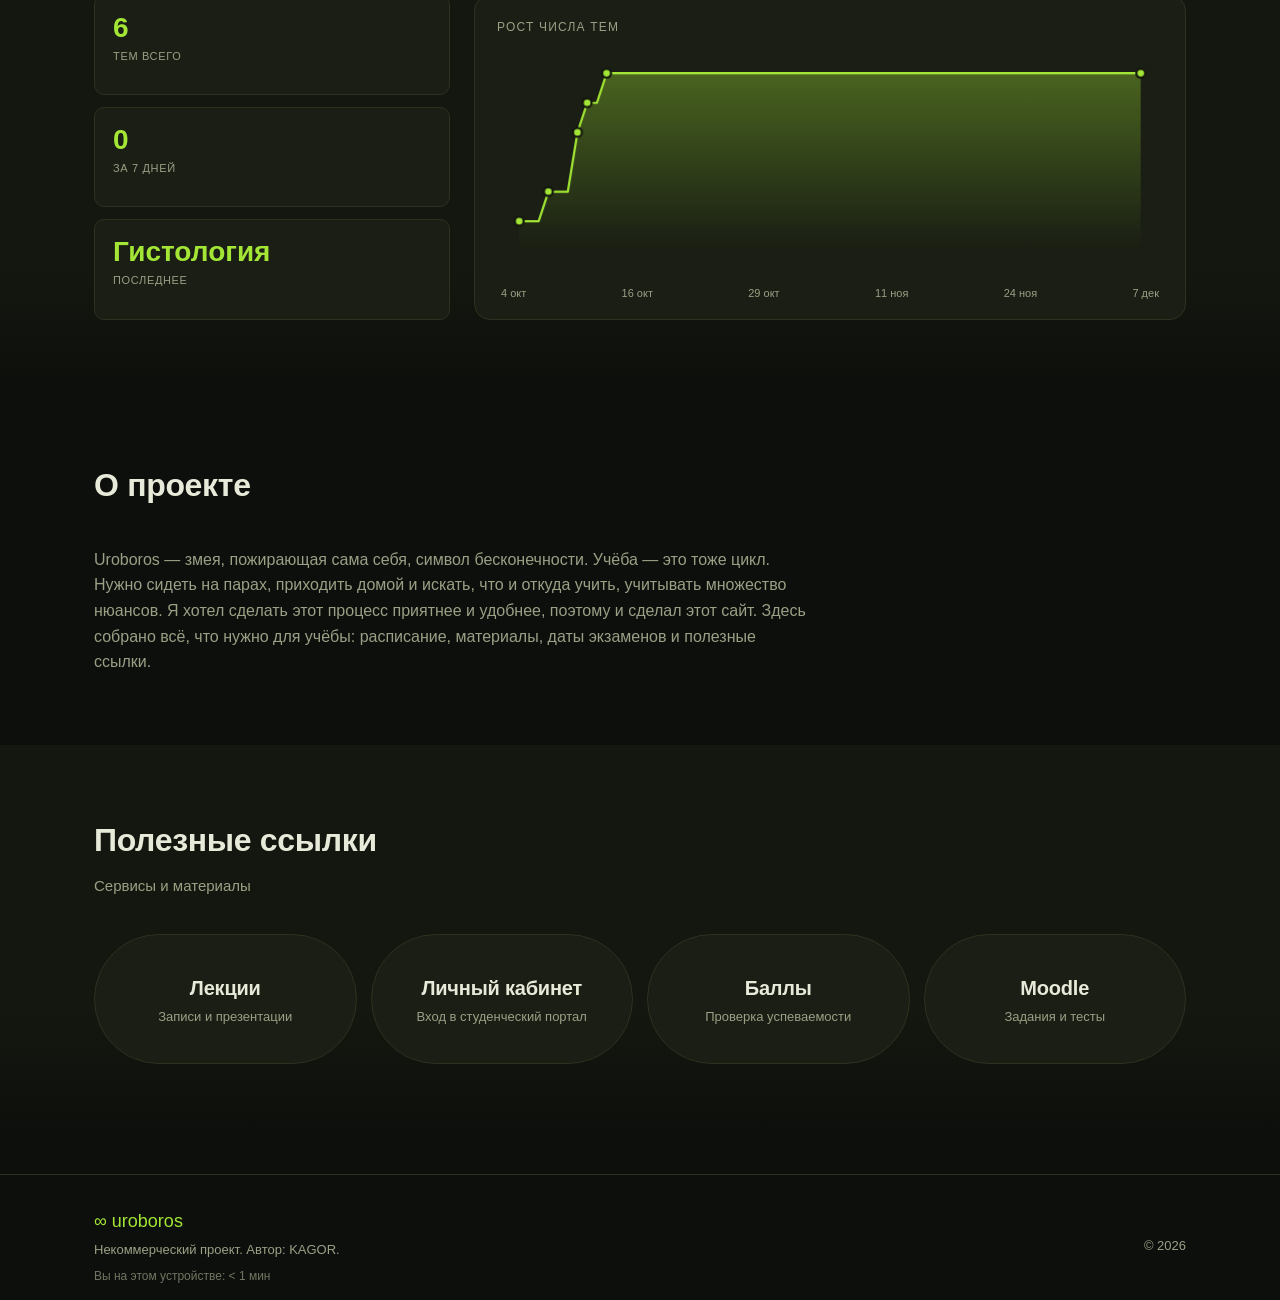
==== commit b4aa16df: "Add files via upload" ====
--- a/index.html
+++ b/index.html
@@ -95,67 +95,60 @@
         <p class="section__desc">Нажми на карточку, чтобы открыть темы раздела</p>
       </div>
 
-            <div class="cards">
+      <div class="cards">
         <a href="#" class="card" data-subject="biochem">
-          <div class="card__banner" data-banner></div>
           <div class="card__top">
             <div class="card__num">01</div>
-            <div class="card__dot" data-dot></div>
+            <div class="card__badge" data-badge></div>
           </div>
           <h3 class="card__title">Биохимия</h3>
           <p class="card__last" data-last-topic>—</p>
         </a>
 
         <a href="#" class="card" data-subject="physio">
-          <div class="card__banner" data-banner></div>
           <div class="card__top">
             <div class="card__num">02</div>
-            <div class="card__dot" data-dot></div>
+            <div class="card__badge" data-badge></div>
           </div>
           <h3 class="card__title">Физиология</h3>
           <p class="card__last" data-last-topic>—</p>
         </a>
 
         <a href="#" class="card" data-subject="histology">
-          <div class="card__banner" data-banner></div>
           <div class="card__top">
             <div class="card__num">03</div>
-            <div class="card__dot" data-dot></div>
+            <div class="card__badge" data-badge></div>
           </div>
           <h3 class="card__title">Гистология</h3>
           <p class="card__last" data-last-topic>—</p>
         </a>
 
         <a href="#" class="card" data-subject="microbio">
-          <div class="card__banner" data-banner></div>
           <div class="card__top">
             <div class="card__num">04</div>
-            <div class="card__dot" data-dot></div>
+            <div class="card__badge" data-badge></div>
           </div>
           <h3 class="card__title">Микробиология</h3>
           <p class="card__last" data-last-topic>—</p>
         </a>
 
         <a href="#" class="card" data-subject="hygiene">
-          <div class="card__banner" data-banner></div>
           <div class="card__top">
             <div class="card__num">05</div>
-            <div class="card__dot" data-dot></div>
+            <div class="card__badge" data-badge></div>
           </div>
           <h3 class="card__title">Гигиена</h3>
           <p class="card__last" data-last-topic>—</p>
         </a>
 
         <a href="#" class="card card--recent" data-subject="recent">
-          <div class="card__banner" data-banner></div>
           <div class="card__top">
             <div class="card__num">∞</div>
-            <div class="card__dot" data-dot></div>
+            <div class="card__badge" data-badge></div>
           </div>
           <h3 class="card__title">Недавно обновлённые</h3>
         </a>
       </div>
-
     </div>
   </section>
 
--- a/style.css
+++ b/style.css
@@ -98,10 +98,8 @@
 }
 
 .nav a:hover { color: var(--accent); }
-
 .nav a.is-active { color: var(--accent); }
 
-/* Змея, проползающая по шапке */
 .header__snake {
   position: absolute;
   top: 50%;
@@ -217,8 +215,7 @@
   border: 1px solid var(--border);
   border-radius: var(--radius);
   overflow: hidden;
-  transition: border-color 0.25s ease, background 0.25s ease,
-              transform 0.2s ease;
+  transition: border-color 0.25s ease, background 0.25s ease, transform 0.2s ease;
 }
 
 .stat::before {
@@ -264,7 +261,6 @@
   color: var(--muted);
 }
 
-/* Анимация «слияния точек в число» */
 .stat__value--merge {
   position: relative;
   min-height: 26px;
@@ -318,9 +314,6 @@
   transform: translateY(-50%) scale(0.2);
 }
 
-/* ============================================================
-   ПЛИТКА «ЗА УЧЁБОЙ» — интерактив
-   ============================================================ */
 .stat--device {
   cursor: pointer;
   user-select: none;
@@ -354,7 +347,6 @@
   100% { transform: scale(1); }
 }
 
-/* Мигание — подсказка при первом заходе */
 .stat--device.is-hint {
   animation: stat-hint 0.9s ease-in-out 3;
   border-color: var(--accent);
@@ -495,7 +487,9 @@
 .cards {
   display: grid;
   grid-template-columns: repeat(auto-fit, minmax(240px, 1fr));
+  grid-auto-rows: 1fr;
   gap: 14px;
+  align-items: stretch;
 }
 
 .card {
@@ -508,6 +502,7 @@
   display: flex;
   flex-direction: column;
   min-height: 200px;
+  height: 100%;
   background: var(--surface);
   background-image: linear-gradient(135deg, var(--card-tint) 0%, transparent 60%);
   background-repeat: no-repeat;
@@ -519,10 +514,7 @@
   overflow: hidden;
   transition: border-color 0.25s, background 0.35s, box-shadow 0.25s;
 }
-/* Если у карточки есть шапка — опускаем содержимое */
-.card:has(.card__banner--show) {
-  padding-top: 50px;
-}
+
 .card::before {
   content: '';
   position: absolute;
@@ -575,6 +567,8 @@
   justify-content: space-between;
   align-items: center;
   margin-bottom: 20px;
+  flex-shrink: 0;
+  min-height: 20px;
 }
 
 .card__num {
@@ -600,6 +594,7 @@
   word-break: break-word;
   hyphens: auto;
   color: var(--text);
+  flex-shrink: 0;
 }
 
 .card[data-subject="recent"] .card__title {
@@ -617,6 +612,8 @@
   white-space: nowrap;
   overflow: hidden;
   text-overflow: ellipsis;
+  min-height: 0;
+  flex-shrink: 0;
 }
 
 /* Цвета карточек */
@@ -669,61 +666,31 @@
 }
 
 /* ============================================================
-   ШАПКА КАРТОЧКИ — поверх, не сдвигает
-   ============================================================ */
-.card__banner {
-  position: absolute;
-  top: 0;
-  left: 0;
-  right: 0;
-  height: 30px;
-  line-height: 30px;
-  text-align: center;
-  font-size: 10px;
+   БЕЙДЖ «NEW» В УГЛУ КАРТОЧКИ
+   ============================================================ */
+.card__badge {
+  font-size: 9px;
   font-weight: 700;
-  letter-spacing: 0.2em;
+  letter-spacing: 0.15em;
   text-transform: uppercase;
   color: #0d0f0c;
-  background: linear-gradient(
-    90deg,
-    var(--card-accent) 0%,
-    var(--card-accent) 50%,
-    var(--card-accent) 100%
-  );
-  border-radius: var(--radius) var(--radius) 0 0;
-  box-shadow:
-    0 2px 12px -2px var(--card-tint-hover),
-    0 0 24px -6px var(--card-accent);
-  z-index: 3;
-  pointer-events: none;
+  background: var(--card-accent);
+  padding: 3px 8px;
+  border-radius: 999px;
   opacity: 0;
-  transform: translateY(-100%);
-  transition: opacity 0.4s ease, transform 0.4s cubic-bezier(0.22, 1, 0.36, 1);
-  will-change: transform, opacity;
-}
-
-.card__banner--show {
-  opacity: 0.95;
-  transform: translateY(0);
-}
-
-/* ============================================================
-   КРУЖОК В УГЛУ КАРТОЧКИ (статичный)
-   ============================================================ */
-.card__dot {
-  width: 8px;
-  height: 8px;
-  border-radius: 50%;
-  background: var(--card-accent);
-  opacity: 0;
-  transform: scale(0.4);
-  transition: opacity 0.3s ease, transform 0.3s ease;
+  transform: scale(0.9);
+  transition: opacity 0.2s, transform 0.2s;
   flex-shrink: 0;
 }
 
-.card__dot--show {
+.card__badge--show {
   opacity: 1;
   transform: scale(1);
+}
+
+.card[data-subject="recent"] .card__badge {
+  font-size: 10px;
+  padding: 4px 10px;
 }
 
 /* ============================================================
@@ -849,7 +816,7 @@
 }
 
 /* ============================================================
-   ПОЛЕЗНЫЕ ССЫЛКИ — таблетки
+   ПОЛЕЗНЫЕ ССЫЛКИ
    ============================================================ */
 .links-grid {
   display: grid;
@@ -1080,13 +1047,16 @@
   white-space: nowrap;
 }
 
-/* Кружок вместо NEW в модалке (статичный) */
-.modal__date-dot {
+.modal__date-tag {
   display: inline-block;
-  width: 8px;
-  height: 8px;
-  border-radius: 50%;
+  font-size: 9px;
+  font-weight: 700;
+  letter-spacing: 0.15em;
+  text-transform: uppercase;
+  color: #0d0f0c;
   background: var(--accent);
+  padding: 2px 7px;
+  border-radius: 999px;
 }
 
 .modal__close {
@@ -1286,11 +1256,9 @@
 }
 
 /* ============================================================
-   ЦЕНТР (hub.html)
-   ============================================================ */
-.hub {
-  padding: 40px 0 70px;
-}
+   ЦЕНТР
+   ============================================================ */
+.hub { padding: 40px 0 70px; }
 
 .hub__tabs {
   display: flex;
@@ -1717,12 +1685,19 @@
   .section__title { font-size: 26px; }
 
   .cards {
-    grid-template-columns: repeat(auto-fit, minmax(200px, 1fr));
+    grid-template-columns: repeat(2, 1fr);
+    grid-auto-rows: 1fr;
     gap: 12px;
+    align-items: stretch;
   }
-  .card { min-height: 180px; }
+  .card {
+    min-height: 0;
+    height: 100%;
+    padding: 22px 22px 20px;
+  }
   .card::before { background-size: 60px 60px; }
   .card__title { font-size: 22px; }
+  .card__last { min-height: 0; }
 
   .growth { grid-template-columns: 1fr; gap: 20px; }
 
@@ -1763,19 +1738,55 @@
     align-items: stretch;
   }
   .hero__cta .btn { justify-content: center; width: 100%; }
-
   .btn { padding: 11px 18px; font-size: 14px; }
 
   .section { padding: 40px 0; }
   .section__title { font-size: 22px; }
 
-  .cards { grid-template-columns: 1fr; gap: 10px; }
-  .card { min-height: 140px; padding: 46px 18px 16px; }
-  .card:has(.card__banner--show) {
-    padding-top: 46px;
+  .cards {
+    display: grid;
+    grid-template-columns: 1fr;
+    grid-auto-rows: 1fr;
+    gap: 12px;
+    align-items: stretch;
+  }
+
+  .card {
+    display: flex;
+    flex-direction: column;
+    min-height: 0;
+    height: 100%;
+    padding: 22px 20px 18px;
+    box-sizing: border-box;
+    overflow: hidden;
   }
   .card::before { background-size: 50px 50px; }
-  .card__title { font-size: 22px; }
+
+  .card__top {
+    margin-bottom: 16px;
+    flex-shrink: 0;
+  }
+
+  .card__num { font-size: 13px; }
+
+  .card__title {
+    font-size: 22px;
+    line-height: 1.15;
+    margin-bottom: 0;
+    flex-shrink: 0;
+  }
+
+  .card__last {
+    margin-top: 14px;
+    padding-top: 12px;
+    font-size: 12px;
+    min-height: 0;
+    flex-shrink: 0;
+  }
+
+  .card[data-subject="recent"] {
+    justify-content: flex-start;
+  }
 
   .links-grid {
     grid-template-columns: 1fr;
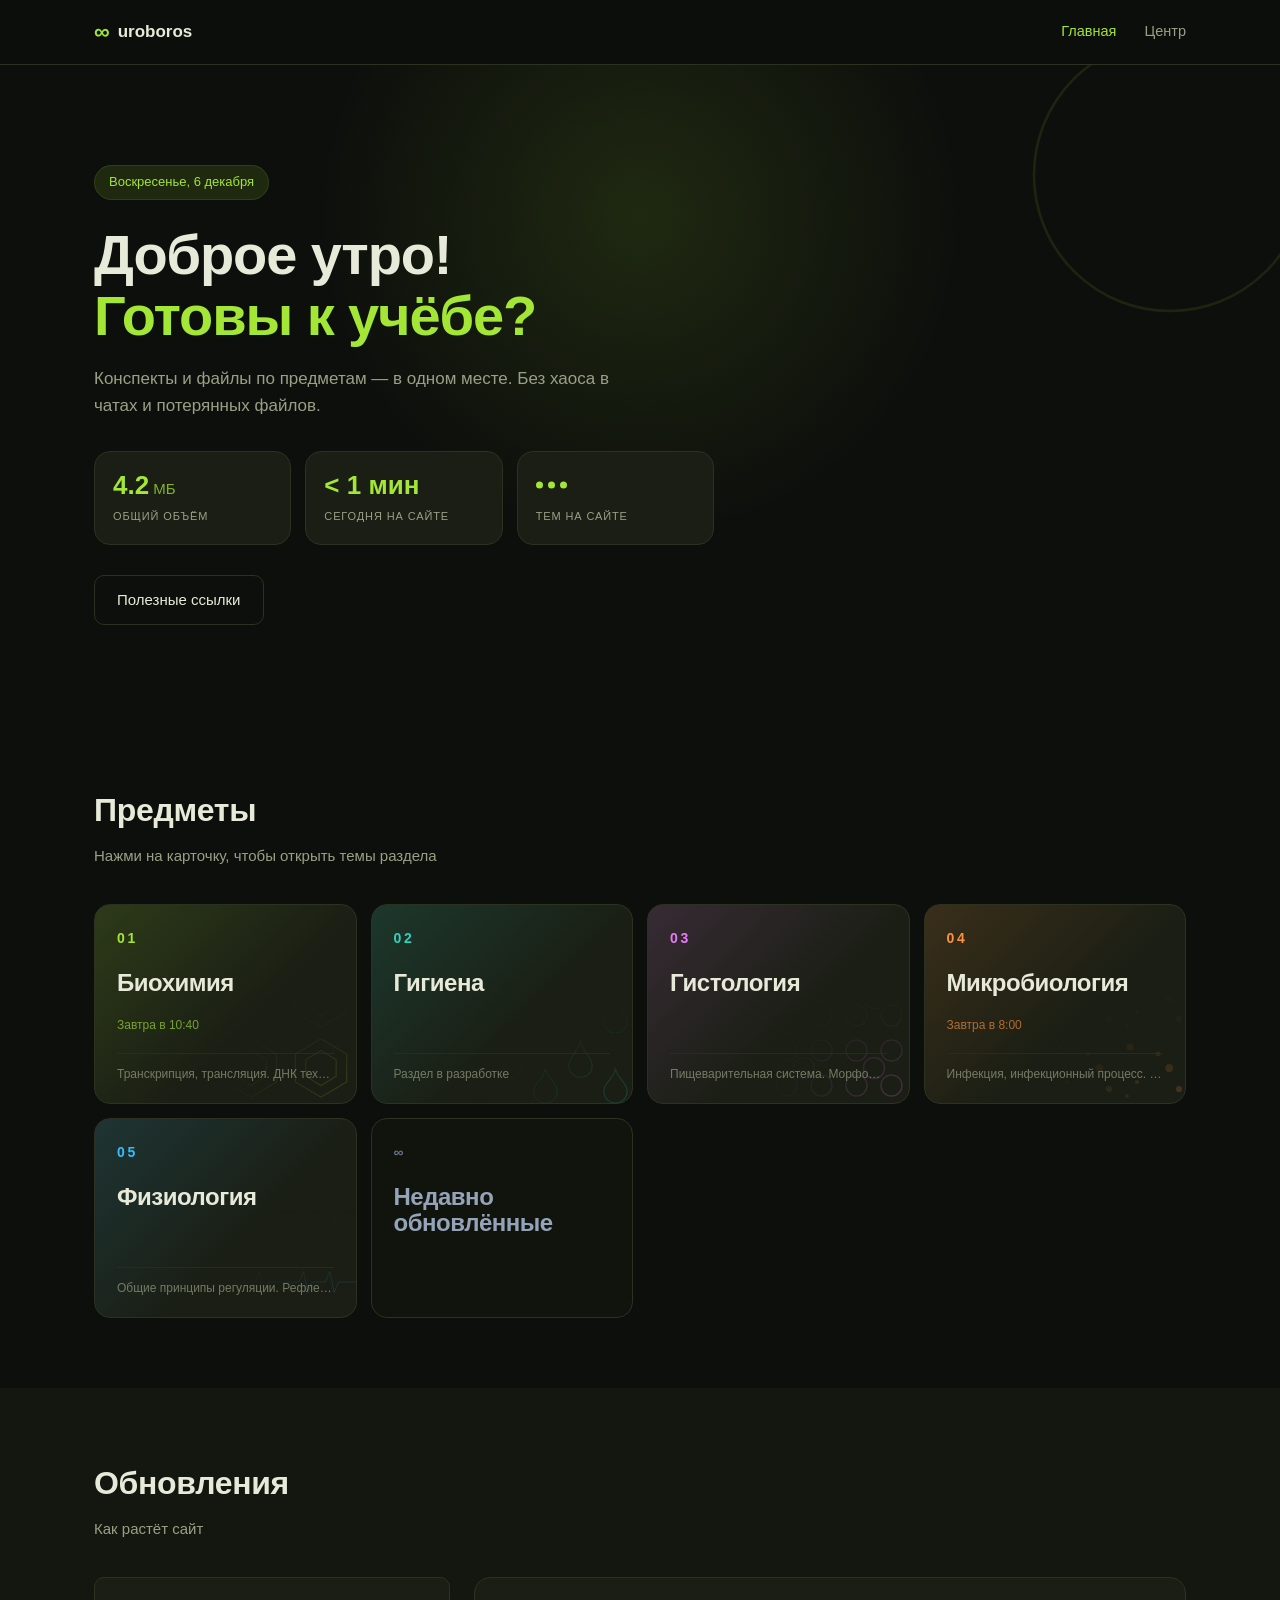
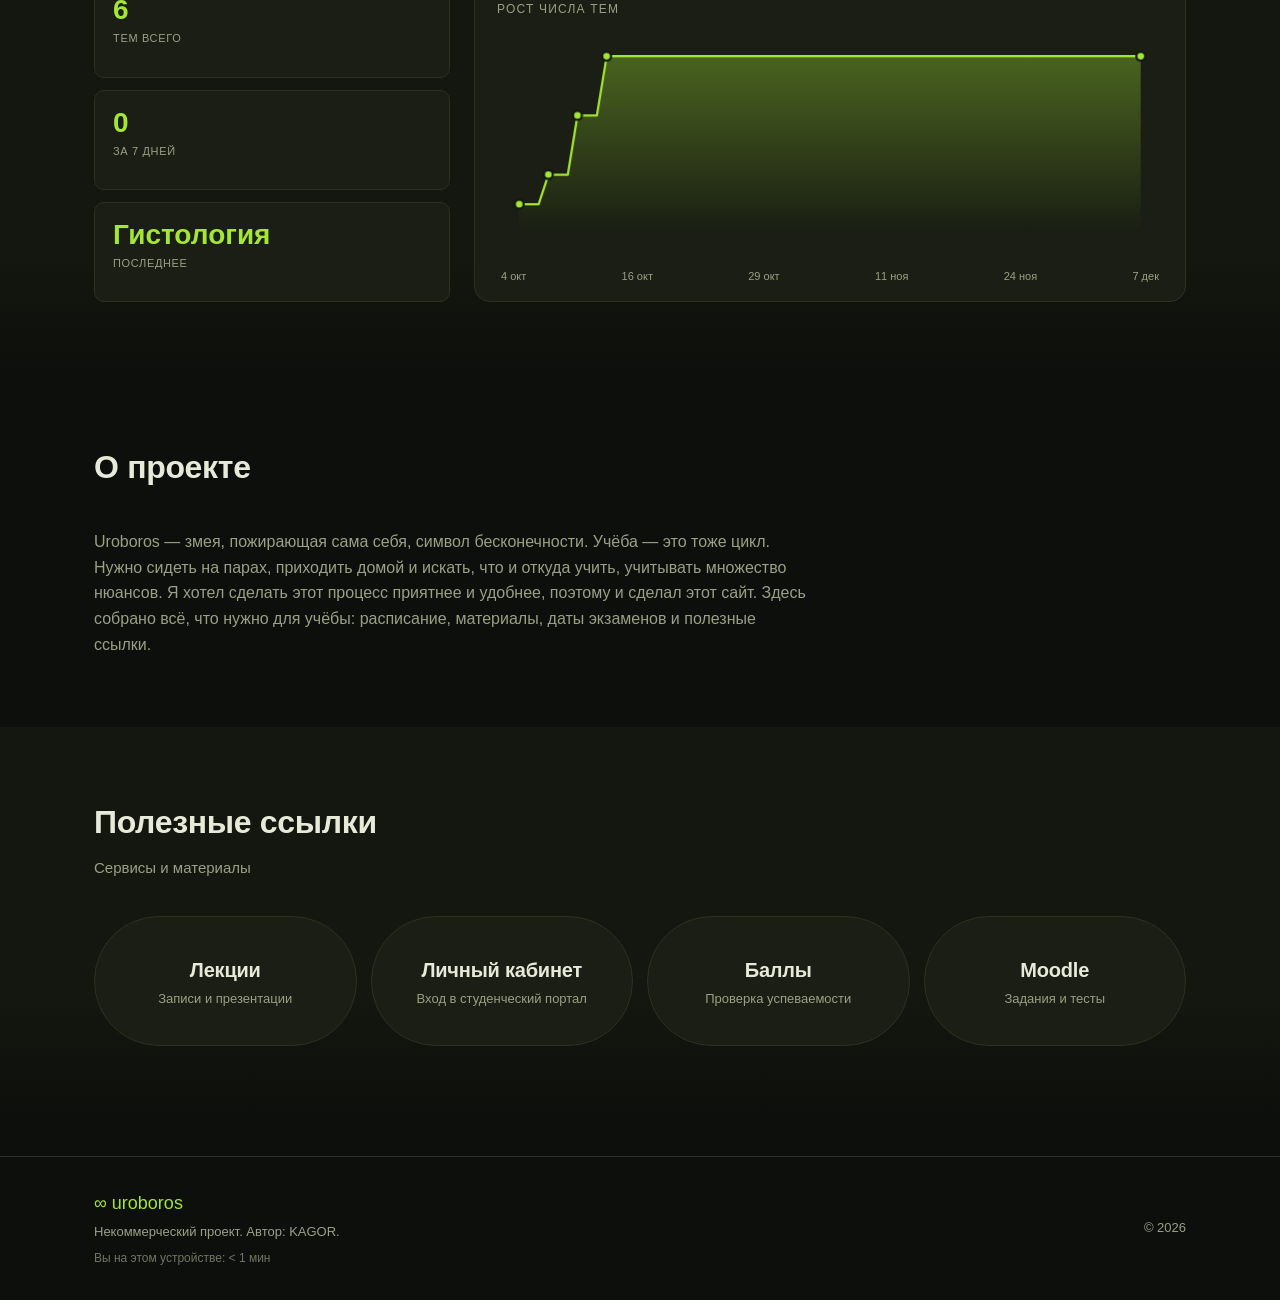
==== commit 60d6e5d0: "Add files via upload" ====
--- a/index.html
+++ b/index.html
@@ -102,6 +102,7 @@
             <div class="card__badge" data-badge></div>
           </div>
           <h3 class="card__title">Биохимия</h3>
+          <p class="card__tomorrow" data-tomorrow></p>
           <p class="card__last" data-last-topic>—</p>
         </a>
 
@@ -111,6 +112,7 @@
             <div class="card__badge" data-badge></div>
           </div>
           <h3 class="card__title">Физиология</h3>
+          <p class="card__tomorrow" data-tomorrow></p>
           <p class="card__last" data-last-topic>—</p>
         </a>
 
@@ -120,6 +122,7 @@
             <div class="card__badge" data-badge></div>
           </div>
           <h3 class="card__title">Гистология</h3>
+          <p class="card__tomorrow" data-tomorrow></p>
           <p class="card__last" data-last-topic>—</p>
         </a>
 
@@ -129,6 +132,7 @@
             <div class="card__badge" data-badge></div>
           </div>
           <h3 class="card__title">Микробиология</h3>
+          <p class="card__tomorrow" data-tomorrow></p>
           <p class="card__last" data-last-topic>—</p>
         </a>
 
@@ -138,6 +142,7 @@
             <div class="card__badge" data-badge></div>
           </div>
           <h3 class="card__title">Гигиена</h3>
+          <p class="card__tomorrow" data-tomorrow></p>
           <p class="card__last" data-last-topic>—</p>
         </a>
 
--- a/style.css
+++ b/style.css
@@ -353,14 +353,8 @@
 }
 
 @keyframes stat-hint {
-  0%, 100% {
-    box-shadow: 0 0 0 0 rgba(163, 230, 53, 0);
-    border-color: var(--border);
-  }
-  50% {
-    box-shadow: 0 0 0 6px rgba(163, 230, 53, 0.15);
-    border-color: var(--accent);
-  }
+  0%, 100% { box-shadow: 0 0 0 0 rgba(163, 230, 53, 0); border-color: var(--border); }
+  50%      { box-shadow: 0 0 0 6px rgba(163, 230, 53, 0.15); border-color: var(--accent); }
 }
 
 .stat--device.is-hint .stat__label {
@@ -389,22 +383,10 @@
   border: 1px solid transparent;
 }
 
-.btn--primary {
-  background: var(--accent);
-  color: var(--on-accent);
-}
-
+.btn--primary { background: var(--accent); color: var(--on-accent); }
 .btn--primary:hover { background: var(--accent-soft); }
-
-.btn--ghost {
-  border-color: var(--border);
-  color: var(--text);
-}
-
-.btn--ghost:hover {
-  border-color: var(--accent);
-  color: var(--accent);
-}
+.btn--ghost { border-color: var(--border); color: var(--text); }
+.btn--ghost:hover { border-color: var(--accent); color: var(--accent); }
 
 /* ============================================================
    ПОЯВЛЕНИЕ HERO
@@ -557,7 +539,7 @@
 
 .card:hover::after { opacity: 1; }
 
-.card__top, .card__title, .card__last {
+.card__top, .card__title, .card__tomorrow, .card__last {
   position: relative;
   z-index: 1;
 }
@@ -666,7 +648,7 @@
 }
 
 /* ============================================================
-   БЕЙДЖ «NEW» В УГЛУ КАРТОЧКИ
+   БЕЙДЖ NEW
    ============================================================ */
 .card__badge {
   font-size: 9px;
@@ -694,6 +676,35 @@
 }
 
 /* ============================================================
+   СТАТУС ПАРЫ В КАРТОЧКЕ
+   ============================================================ */
+.card__tomorrow {
+  display: none;
+  margin-top: 4px;
+  font-size: 12px;
+  font-weight: 500;
+  line-height: 1.35;
+  color: var(--card-accent);
+  opacity: 0.65;
+  flex-shrink: 0;
+}
+
+.card__tomorrow--show,
+.card__tomorrow--now {
+  display: block;
+}
+
+.card__tomorrow--now {
+  opacity: 1;
+  animation: card-tomorrow-blink 1.8s ease-in-out infinite;
+}
+
+@keyframes card-tomorrow-blink {
+  0%, 100% { opacity: 1; }
+  50%      { opacity: 0.55; }
+}
+
+/* ============================================================
    ГРАФИК РОСТА
    ============================================================ */
 .growth {
@@ -779,9 +790,7 @@
   animation: draw-line 1.6s ease forwards;
 }
 
-@keyframes draw-line {
-  to { stroke-dashoffset: 0; }
-}
+@keyframes draw-line { to { stroke-dashoffset: 0; } }
 
 .growth__area {
   fill: url(#growthGradient);
@@ -789,9 +798,7 @@
   animation: fade-area 0.8s ease 1.1s forwards;
 }
 
-@keyframes fade-area {
-  to { opacity: 1; }
-}
+@keyframes fade-area { to { opacity: 1; } }
 
 .growth__point {
   fill: var(--accent);
@@ -801,9 +808,7 @@
   animation: pop-point 0.35s ease forwards;
 }
 
-@keyframes pop-point {
-  to { opacity: 1; }
-}
+@keyframes pop-point { to { opacity: 1; } }
 
 .growth__axis {
   display: flex;
@@ -940,42 +945,12 @@
   cursor: pointer;
 }
 
-.modal--biochem .modal__box {
-  --accent: #a3e635;
-  --accent-dim: rgba(163, 230, 53, 0.18);
-  --on-accent: #0d0f0c;
-  --modal-accent-solid: 163, 230, 53;
-}
-.modal--physio .modal__box {
-  --accent: #38bdf8;
-  --accent-dim: rgba(56, 189, 248, 0.20);
-  --on-accent: #0d0f0c;
-  --modal-accent-solid: 56, 189, 248;
-}
-.modal--histology .modal__box {
-  --accent: #e879f9;
-  --accent-dim: rgba(232, 121, 249, 0.20);
-  --on-accent: #0d0f0c;
-  --modal-accent-solid: 232, 121, 249;
-}
-.modal--microbio .modal__box {
-  --accent: #fb923c;
-  --accent-dim: rgba(251, 146, 60, 0.20);
-  --on-accent: #0d0f0c;
-  --modal-accent-solid: 251, 146, 60;
-}
-.modal--hygiene .modal__box {
-  --accent: #2dd4bf;
-  --accent-dim: rgba(45, 212, 191, 0.20);
-  --on-accent: #0d0f0c;
-  --modal-accent-solid: 45, 212, 191;
-}
-.modal--recent .modal__box {
-  --accent: #94a3b8;
-  --accent-dim: rgba(148, 163, 184, 0.20);
-  --on-accent: #0d0f0c;
-  --modal-accent-solid: 148, 163, 184;
-}
+.modal--biochem .modal__box   { --accent: #a3e635; --accent-dim: rgba(163, 230, 53, 0.18);  --on-accent: #0d0f0c; --modal-accent-solid: 163, 230, 53; }
+.modal--physio .modal__box    { --accent: #38bdf8; --accent-dim: rgba(56, 189, 248, 0.20); --on-accent: #0d0f0c; --modal-accent-solid: 56, 189, 248; }
+.modal--histology .modal__box { --accent: #e879f9; --accent-dim: rgba(232, 121, 249, 0.20); --on-accent: #0d0f0c; --modal-accent-solid: 232, 121, 249; }
+.modal--microbio .modal__box  { --accent: #fb923c; --accent-dim: rgba(251, 146, 60, 0.20); --on-accent: #0d0f0c; --modal-accent-solid: 251, 146, 60; }
+.modal--hygiene .modal__box   { --accent: #2dd4bf; --accent-dim: rgba(45, 212, 191, 0.20); --on-accent: #0d0f0c; --modal-accent-solid: 45, 212, 191; }
+.modal--recent .modal__box    { --accent: #94a3b8; --accent-dim: rgba(148, 163, 184, 0.20); --on-accent: #0d0f0c; --modal-accent-solid: 148, 163, 184; }
 
 .modal__box {
   position: relative;
@@ -1087,11 +1062,7 @@
 }
 
 .modal__body { display: block; }
-
-.modal__content {
-  width: 100%;
-  min-width: 0;
-}
+.modal__content { width: 100%; min-width: 0; }
 
 .modal__num {
   font-size: 13px;
@@ -1288,11 +1259,7 @@
 }
 
 .hub__tab:hover { color: var(--text); }
-
-.hub__tab.is-active {
-  background: var(--accent);
-  color: var(--on-accent);
-}
+.hub__tab.is-active { background: var(--accent); color: var(--on-accent); }
 
 .hub__panel { display: none; }
 .hub__panel.is-active { display: block; }
@@ -1319,11 +1286,7 @@
   transition: border-color 0.2s;
 }
 
-.hub__input:focus {
-  outline: none;
-  border-color: var(--accent);
-}
-
+.hub__input:focus { outline: none; border-color: var(--accent); }
 .hub__input::placeholder { color: var(--muted); }
 
 .hub__search-results {
@@ -1461,10 +1424,7 @@
   font-size: 13px;
 }
 
-.sched-item {
-  position: relative;
-  padding: 6px 0;
-}
+.sched-item { position: relative; padding: 6px 0; }
 
 .sched-item__compact {
   display: flex;
@@ -1548,15 +1508,8 @@
   color: var(--accent);
 }
 
-.sched-item__sub-room {
-  font-weight: 600;
-  color: var(--text);
-}
-
-.sched-item__sub-teacher {
-  color: var(--muted);
-  font-size: 11px;
-}
+.sched-item__sub-room { font-weight: 600; color: var(--text); }
+.sched-item__sub-teacher { color: var(--muted); font-size: 11px; }
 
 .sched-item--lecture {
   max-height: 0;
@@ -1762,11 +1715,7 @@
   }
   .card::before { background-size: 50px 50px; }
 
-  .card__top {
-    margin-bottom: 16px;
-    flex-shrink: 0;
-  }
-
+  .card__top { margin-bottom: 16px; flex-shrink: 0; }
   .card__num { font-size: 13px; }
 
   .card__title {
@@ -1776,26 +1725,23 @@
     flex-shrink: 0;
   }
 
+  .card__tomorrow {
+    margin-top: 3px;
+    font-size: 11.5px;
+  }
+
   .card__last {
-    margin-top: 14px;
+    margin-top: auto;
     padding-top: 12px;
     font-size: 12px;
     min-height: 0;
     flex-shrink: 0;
   }
 
-  .card[data-subject="recent"] {
-    justify-content: flex-start;
-  }
-
-  .links-grid {
-    grid-template-columns: 1fr;
-    gap: 10px;
-  }
-  .link-card {
-    min-height: 100px;
-    padding: 20px 26px;
-  }
+  .card[data-subject="recent"] { justify-content: flex-start; }
+
+  .links-grid { grid-template-columns: 1fr; gap: 10px; }
+  .link-card { min-height: 100px; padding: 20px 26px; }
   .link-card__title { font-size: 18px; }
   .link-card__desc { font-size: 12.5px; }
 
@@ -1832,18 +1778,9 @@
   .modal__dots { margin-top: 20px; padding-top: 16px; gap: 6px; }
   .modal__dot { min-width: 40px; padding: 8px 11px; font-size: 12px; }
 
-  .hub__tabs {
-    border-radius: 16px;
-    padding: 4px;
-  }
-  .hub__tab {
-    padding: 8px 14px;
-    font-size: 13px;
-  }
-  .hub__input {
-    padding: 14px 18px;
-    font-size: 15px;
-  }
+  .hub__tabs { border-radius: 16px; padding: 4px; }
+  .hub__tab { padding: 8px 14px; font-size: 13px; }
+  .hub__input { padding: 14px 18px; font-size: 15px; }
 
   .sched-day { padding: 14px 16px; }
   .sched-item__compact { font-size: 13px; }
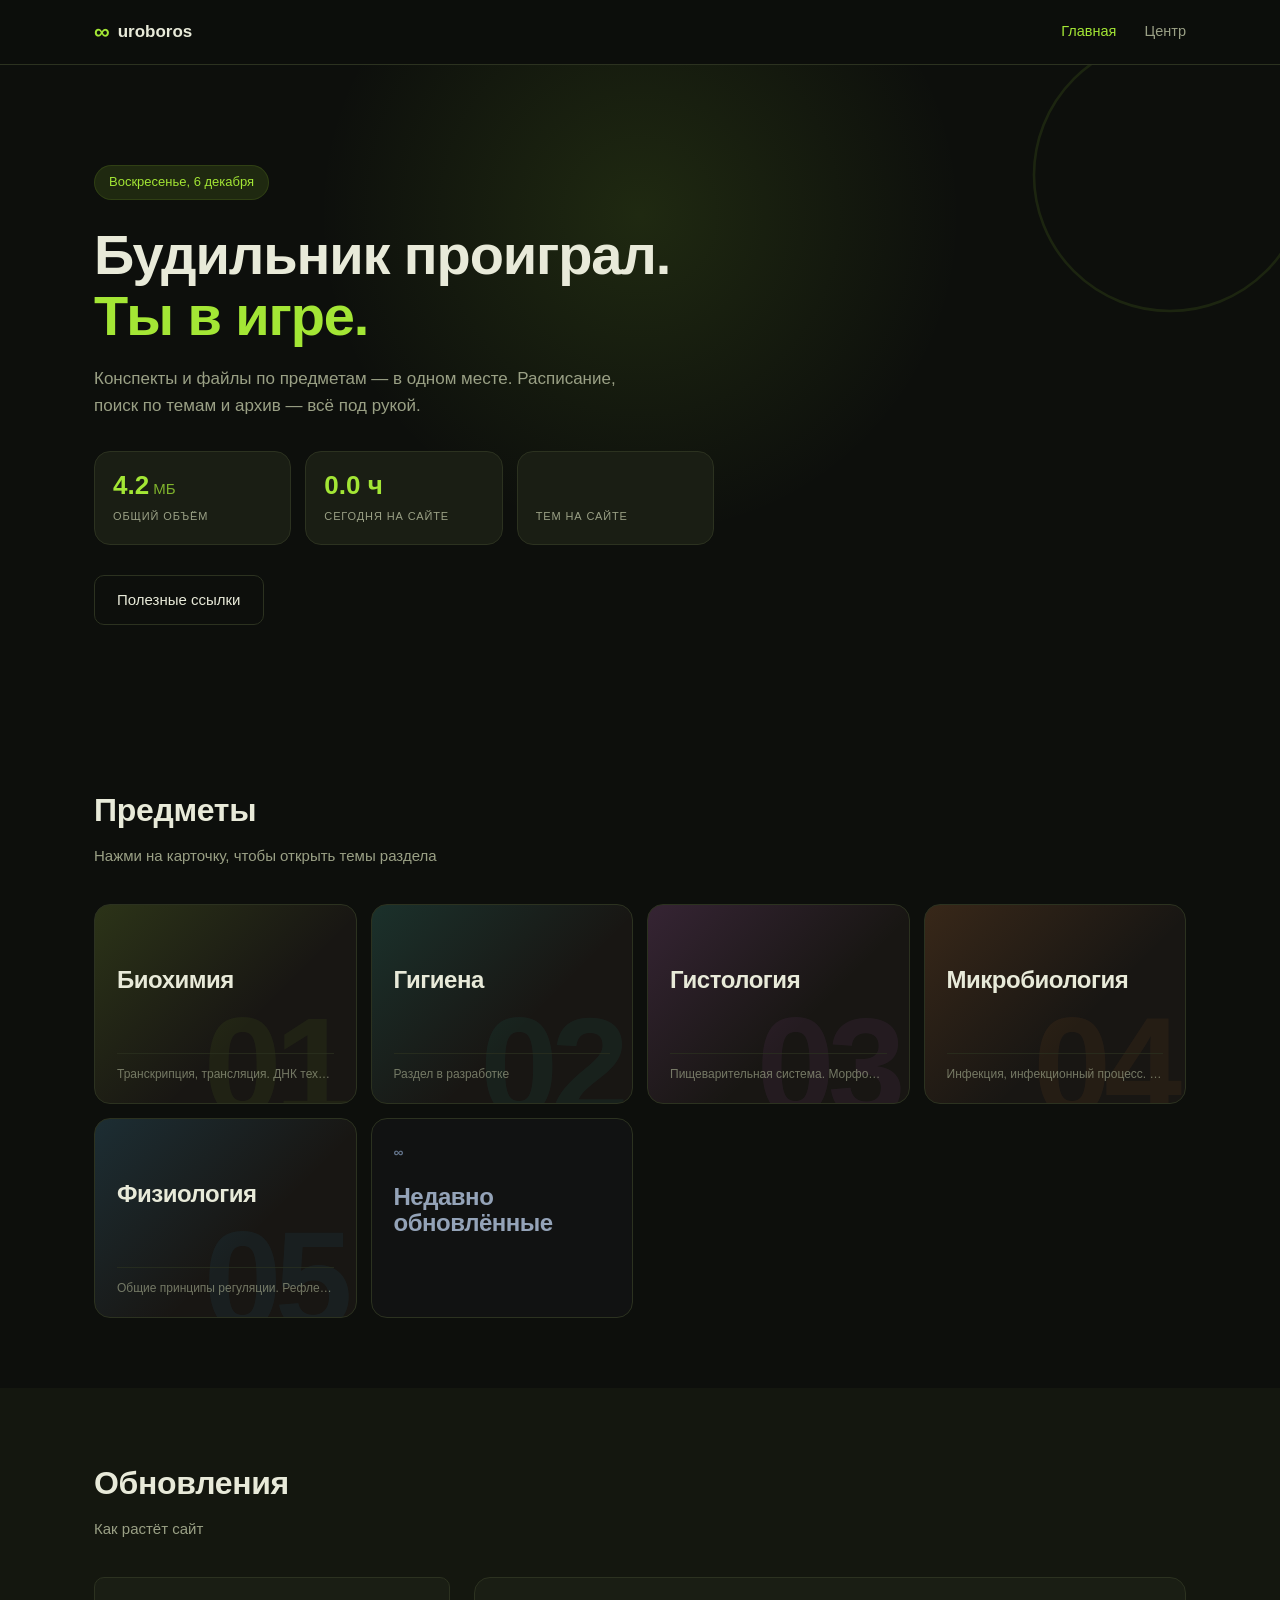
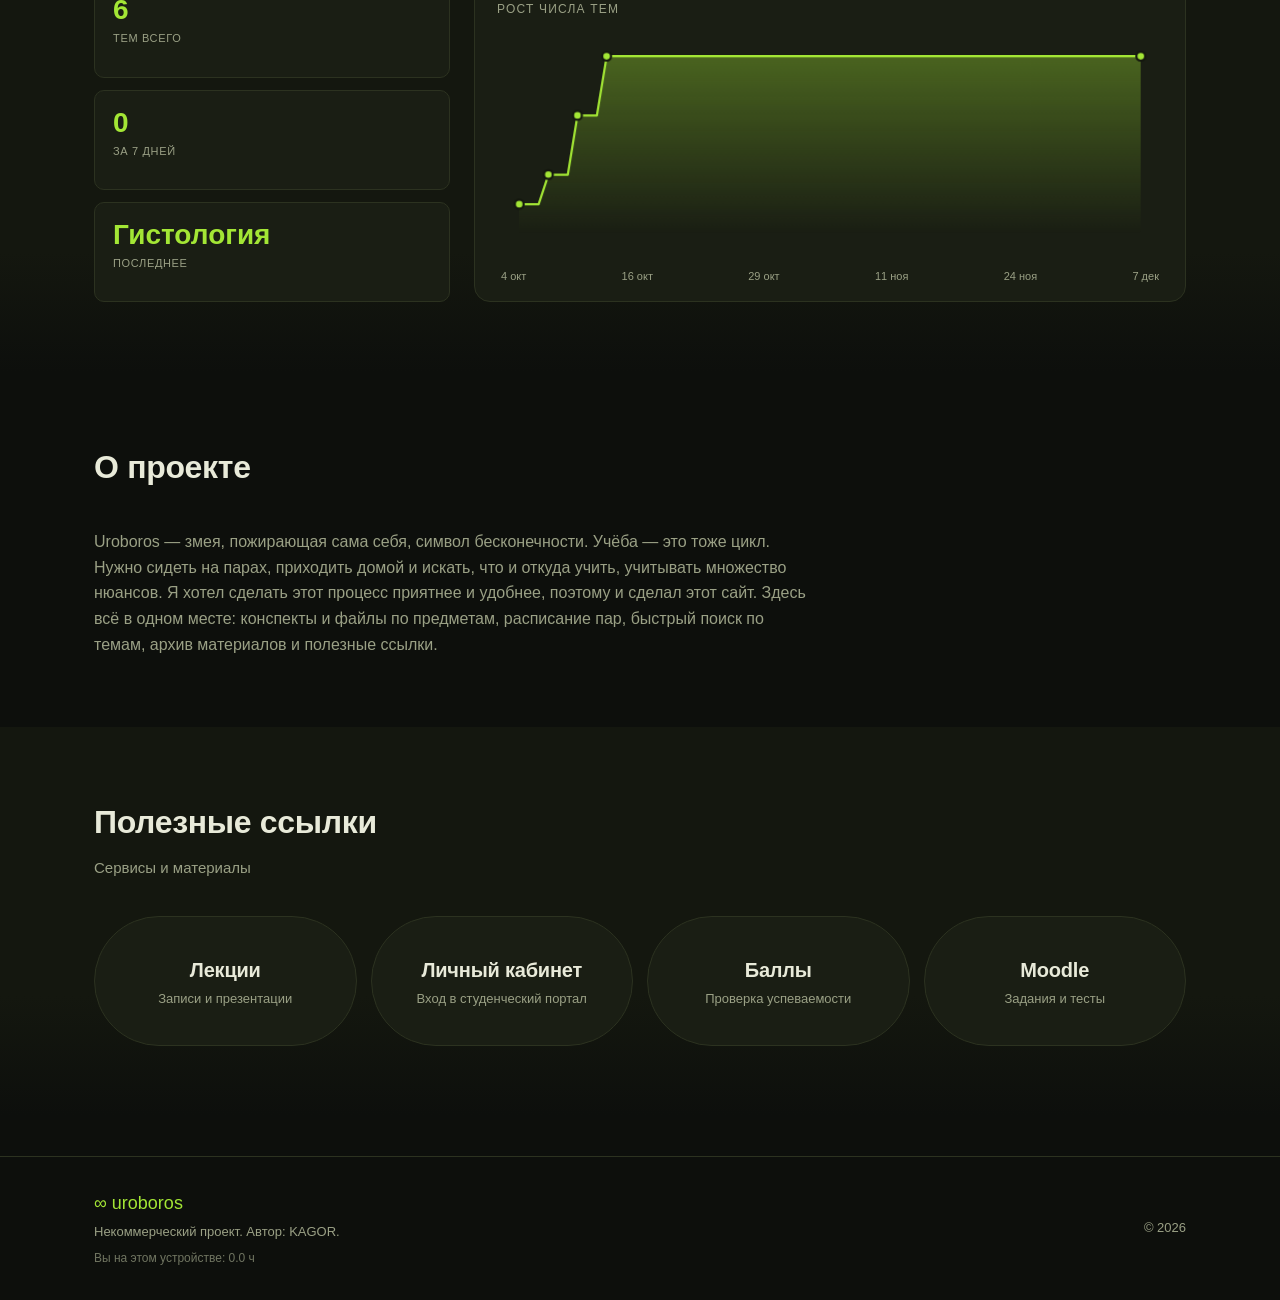
==== commit c9804199: "Add files via upload" ====
--- a/index.html
+++ b/index.html
@@ -10,7 +10,6 @@
   <link rel="icon" type="image/png" sizes="16x16" href="favicon/favicon-16x16.png">
   <link rel="apple-touch-icon" sizes="180x180" href="favicon/apple-touch-icon.png">
   <link rel="manifest" href="favicon/site.webmanifest">
-
   <link rel="stylesheet" href="style.css">
 </head>
 <body>
@@ -53,8 +52,8 @@
       <h1 class="hero__title" id="greeting"></h1>
 
       <p class="hero__subtitle">
-        Конспекты и файлы по предметам — в одном месте.
-        Без хаоса в чатах и потерянных файлов.
+      Конспекты и файлы по предметам — в одном месте.
+      Расписание, поиск по темам и архив — всё под рукой.
       </p>
 
       <div class="stats" id="hero-stats">
@@ -95,54 +94,45 @@
         <p class="section__desc">Нажми на карточку, чтобы открыть темы раздела</p>
       </div>
 
-      <div class="cards">
-        <a href="#" class="card" data-subject="biochem">
-          <div class="card__top">
-            <div class="card__num">01</div>
+      
+          <div class="cards">
+        <a href="#" class="card" data-subject="biochem" data-num="01">
+          <div class="card__top">
             <div class="card__badge" data-badge></div>
           </div>
           <h3 class="card__title">Биохимия</h3>
-          <p class="card__tomorrow" data-tomorrow></p>
-          <p class="card__last" data-last-topic>—</p>
-        </a>
-
-        <a href="#" class="card" data-subject="physio">
-          <div class="card__top">
-            <div class="card__num">02</div>
+          <p class="card__last" data-last-topic>—</p>
+        </a>
+
+        <a href="#" class="card" data-subject="physio" data-num="05">
+          <div class="card__top">
             <div class="card__badge" data-badge></div>
           </div>
           <h3 class="card__title">Физиология</h3>
-          <p class="card__tomorrow" data-tomorrow></p>
-          <p class="card__last" data-last-topic>—</p>
-        </a>
-
-        <a href="#" class="card" data-subject="histology">
-          <div class="card__top">
-            <div class="card__num">03</div>
+          <p class="card__last" data-last-topic>—</p>
+        </a>
+
+        <a href="#" class="card" data-subject="histology" data-num="03">
+          <div class="card__top">
             <div class="card__badge" data-badge></div>
           </div>
           <h3 class="card__title">Гистология</h3>
-          <p class="card__tomorrow" data-tomorrow></p>
-          <p class="card__last" data-last-topic>—</p>
-        </a>
-
-        <a href="#" class="card" data-subject="microbio">
-          <div class="card__top">
-            <div class="card__num">04</div>
+          <p class="card__last" data-last-topic>—</p>
+        </a>
+
+        <a href="#" class="card" data-subject="microbio" data-num="04">
+          <div class="card__top">
             <div class="card__badge" data-badge></div>
           </div>
           <h3 class="card__title">Микробиология</h3>
-          <p class="card__tomorrow" data-tomorrow></p>
-          <p class="card__last" data-last-topic>—</p>
-        </a>
-
-        <a href="#" class="card" data-subject="hygiene">
-          <div class="card__top">
-            <div class="card__num">05</div>
+          <p class="card__last" data-last-topic>—</p>
+        </a>
+
+        <a href="#" class="card" data-subject="hygiene" data-num="02">
+          <div class="card__top">
             <div class="card__badge" data-badge></div>
           </div>
           <h3 class="card__title">Гигиена</h3>
-          <p class="card__tomorrow" data-tomorrow></p>
           <p class="card__last" data-last-topic>—</p>
         </a>
 
@@ -199,7 +189,7 @@
         <h2 class="section__title">О проекте</h2>
       </div>
       <p class="text">
-        Uroboros — змея, пожирающая сама себя, символ бесконечности. Учёба — это тоже цикл. Нужно сидеть на парах, приходить домой и искать, что и откуда учить, учитывать множество нюансов. Я хотел сделать этот процесс приятнее и удобнее, поэтому и сделал этот сайт. Здесь собрано всё, что нужно для учёбы: расписание, материалы, даты экзаменов и полезные ссылки.
+        Uroboros — змея, пожирающая сама себя, символ бесконечности. Учёба — это тоже цикл. Нужно сидеть на парах, приходить домой и искать, что и откуда учить, учитывать множество нюансов. Я хотел сделать этот процесс приятнее и удобнее, поэтому и сделал этот сайт. Здесь всё в одном месте: конспекты и файлы по предметам, расписание пар, быстрый поиск по темам, архив материалов и полезные ссылки.
       </p>
     </div>
   </section>
--- a/style.css
+++ b/style.css
@@ -353,8 +353,14 @@
 }
 
 @keyframes stat-hint {
-  0%, 100% { box-shadow: 0 0 0 0 rgba(163, 230, 53, 0); border-color: var(--border); }
-  50%      { box-shadow: 0 0 0 6px rgba(163, 230, 53, 0.15); border-color: var(--accent); }
+  0%, 100% {
+    box-shadow: 0 0 0 0 rgba(163, 230, 53, 0);
+    border-color: var(--border);
+  }
+  50% {
+    box-shadow: 0 0 0 6px rgba(163, 230, 53, 0.15);
+    border-color: var(--accent);
+  }
 }
 
 .stat--device.is-hint .stat__label {
@@ -383,10 +389,22 @@
   border: 1px solid transparent;
 }
 
-.btn--primary { background: var(--accent); color: var(--on-accent); }
+.btn--primary {
+  background: var(--accent);
+  color: var(--on-accent);
+}
+
 .btn--primary:hover { background: var(--accent-soft); }
-.btn--ghost { border-color: var(--border); color: var(--text); }
-.btn--ghost:hover { border-color: var(--accent); color: var(--accent); }
+
+.btn--ghost {
+  border-color: var(--border);
+  color: var(--text);
+}
+
+.btn--ghost:hover {
+  border-color: var(--accent);
+  color: var(--accent);
+}
 
 /* ============================================================
    ПОЯВЛЕНИЕ HERO
@@ -479,13 +497,14 @@
   --card-tint: rgba(163, 230, 53, 0.14);
   --card-tint-hover: rgba(163, 230, 53, 0.24);
   --card-pattern: none;
+  --card-bg: #181613;
 
   position: relative;
   display: flex;
   flex-direction: column;
   min-height: 200px;
   height: 100%;
-  background: var(--surface);
+  background: var(--card-bg);
   background-image: linear-gradient(135deg, var(--card-tint) 0%, transparent 60%);
   background-repeat: no-repeat;
   background-position: left top;
@@ -496,28 +515,20 @@
   overflow: hidden;
   transition: border-color 0.25s, background 0.35s, box-shadow 0.25s;
 }
-
 .card::before {
-  content: '';
+  content: attr(data-num);
   position: absolute;
-  inset: 0;
+  right: 10px;
+  bottom: -20px;
+  font-size: 140px;
+  font-weight: 900;
+  line-height: 0.8;
+  letter-spacing: -0.05em;
+  color: var(--card-accent);
+  opacity: 0.06;
+  pointer-events: none;
   z-index: 0;
-  background-image: var(--card-pattern);
-  background-repeat: repeat;
-  background-position: right bottom;
-  background-size: 70px 70px;
-  pointer-events: none;
-  opacity: 0.85;
-  -webkit-mask-image: radial-gradient(
-    ellipse 75% 75% at 100% 100%,
-    black 0%, rgba(0, 0, 0, 0.55) 30%,
-    rgba(0, 0, 0, 0.15) 60%, transparent 90%
-  );
-  mask-image: radial-gradient(
-    ellipse 75% 75% at 100% 100%,
-    black 0%, rgba(0, 0, 0, 0.55) 30%,
-    rgba(0, 0, 0, 0.15) 60%, transparent 90%
-  );
+  font-variant-numeric: tabular-nums;
 }
 
 .card::after {
@@ -539,7 +550,7 @@
 
 .card:hover::after { opacity: 1; }
 
-.card__top, .card__title, .card__tomorrow, .card__last {
+.card__top, .card__title, .card__last {
   position: relative;
   z-index: 1;
 }
@@ -639,16 +650,16 @@
   --card-tint: rgba(100, 116, 139, 0.06);
   --card-tint-hover: rgba(100, 116, 139, 0.10);
   --card-pattern: none;
-  background: rgba(20, 23, 15, 0.55);
+  background: rgba(20, 20, 24, 0.55);
 }
 
 .card[data-subject="recent"]:hover {
   box-shadow: none;
-  background: rgba(20, 23, 15, 0.75);
-}
-
-/* ============================================================
-   БЕЙДЖ NEW
+  background: rgba(20, 20, 24, 0.75);
+}
+
+/* ============================================================
+   БЕЙДЖ «NEW» В УГЛУ КАРТОЧКИ
    ============================================================ */
 .card__badge {
   font-size: 9px;
@@ -676,35 +687,6 @@
 }
 
 /* ============================================================
-   СТАТУС ПАРЫ В КАРТОЧКЕ
-   ============================================================ */
-.card__tomorrow {
-  display: none;
-  margin-top: 4px;
-  font-size: 12px;
-  font-weight: 500;
-  line-height: 1.35;
-  color: var(--card-accent);
-  opacity: 0.65;
-  flex-shrink: 0;
-}
-
-.card__tomorrow--show,
-.card__tomorrow--now {
-  display: block;
-}
-
-.card__tomorrow--now {
-  opacity: 1;
-  animation: card-tomorrow-blink 1.8s ease-in-out infinite;
-}
-
-@keyframes card-tomorrow-blink {
-  0%, 100% { opacity: 1; }
-  50%      { opacity: 0.55; }
-}
-
-/* ============================================================
    ГРАФИК РОСТА
    ============================================================ */
 .growth {
@@ -790,7 +772,9 @@
   animation: draw-line 1.6s ease forwards;
 }
 
-@keyframes draw-line { to { stroke-dashoffset: 0; } }
+@keyframes draw-line {
+  to { stroke-dashoffset: 0; }
+}
 
 .growth__area {
   fill: url(#growthGradient);
@@ -798,7 +782,9 @@
   animation: fade-area 0.8s ease 1.1s forwards;
 }
 
-@keyframes fade-area { to { opacity: 1; } }
+@keyframes fade-area {
+  to { opacity: 1; }
+}
 
 .growth__point {
   fill: var(--accent);
@@ -808,7 +794,9 @@
   animation: pop-point 0.35s ease forwards;
 }
 
-@keyframes pop-point { to { opacity: 1; } }
+@keyframes pop-point {
+  to { opacity: 1; }
+}
 
 .growth__axis {
   display: flex;
@@ -945,12 +933,42 @@
   cursor: pointer;
 }
 
-.modal--biochem .modal__box   { --accent: #a3e635; --accent-dim: rgba(163, 230, 53, 0.18);  --on-accent: #0d0f0c; --modal-accent-solid: 163, 230, 53; }
-.modal--physio .modal__box    { --accent: #38bdf8; --accent-dim: rgba(56, 189, 248, 0.20); --on-accent: #0d0f0c; --modal-accent-solid: 56, 189, 248; }
-.modal--histology .modal__box { --accent: #e879f9; --accent-dim: rgba(232, 121, 249, 0.20); --on-accent: #0d0f0c; --modal-accent-solid: 232, 121, 249; }
-.modal--microbio .modal__box  { --accent: #fb923c; --accent-dim: rgba(251, 146, 60, 0.20); --on-accent: #0d0f0c; --modal-accent-solid: 251, 146, 60; }
-.modal--hygiene .modal__box   { --accent: #2dd4bf; --accent-dim: rgba(45, 212, 191, 0.20); --on-accent: #0d0f0c; --modal-accent-solid: 45, 212, 191; }
-.modal--recent .modal__box    { --accent: #94a3b8; --accent-dim: rgba(148, 163, 184, 0.20); --on-accent: #0d0f0c; --modal-accent-solid: 148, 163, 184; }
+.modal--biochem .modal__box {
+  --accent: #a3e635;
+  --accent-dim: rgba(163, 230, 53, 0.18);
+  --on-accent: #0d0f0c;
+  --modal-accent-solid: 163, 230, 53;
+}
+.modal--physio .modal__box {
+  --accent: #38bdf8;
+  --accent-dim: rgba(56, 189, 248, 0.20);
+  --on-accent: #0d0f0c;
+  --modal-accent-solid: 56, 189, 248;
+}
+.modal--histology .modal__box {
+  --accent: #e879f9;
+  --accent-dim: rgba(232, 121, 249, 0.20);
+  --on-accent: #0d0f0c;
+  --modal-accent-solid: 232, 121, 249;
+}
+.modal--microbio .modal__box {
+  --accent: #fb923c;
+  --accent-dim: rgba(251, 146, 60, 0.20);
+  --on-accent: #0d0f0c;
+  --modal-accent-solid: 251, 146, 60;
+}
+.modal--hygiene .modal__box {
+  --accent: #2dd4bf;
+  --accent-dim: rgba(45, 212, 191, 0.20);
+  --on-accent: #0d0f0c;
+  --modal-accent-solid: 45, 212, 191;
+}
+.modal--recent .modal__box {
+  --accent: #94a3b8;
+  --accent-dim: rgba(148, 163, 184, 0.20);
+  --on-accent: #0d0f0c;
+  --modal-accent-solid: 148, 163, 184;
+}
 
 .modal__box {
   position: relative;
@@ -965,7 +983,7 @@
       rgba(var(--modal-accent-solid, 163, 230, 53), 0.03) 50%,
       transparent 100%
     ),
-    rgba(26, 30, 20, 0.78);
+    rgba(22, 22, 22, 0.92);
   backdrop-filter: blur(24px) saturate(150%);
   -webkit-backdrop-filter: blur(24px) saturate(150%);
   border: 1px solid rgba(var(--modal-accent-solid, 163, 230, 53), 0.28);
@@ -1062,7 +1080,11 @@
 }
 
 .modal__body { display: block; }
-.modal__content { width: 100%; min-width: 0; }
+
+.modal__content {
+  width: 100%;
+  min-width: 0;
+}
 
 .modal__num {
   font-size: 13px;
@@ -1259,7 +1281,11 @@
 }
 
 .hub__tab:hover { color: var(--text); }
-.hub__tab.is-active { background: var(--accent); color: var(--on-accent); }
+
+.hub__tab.is-active {
+  background: var(--accent);
+  color: var(--on-accent);
+}
 
 .hub__panel { display: none; }
 .hub__panel.is-active { display: block; }
@@ -1286,7 +1312,11 @@
   transition: border-color 0.2s;
 }
 
-.hub__input:focus { outline: none; border-color: var(--accent); }
+.hub__input:focus {
+  outline: none;
+  border-color: var(--accent);
+}
+
 .hub__input::placeholder { color: var(--muted); }
 
 .hub__search-results {
@@ -1424,7 +1454,10 @@
   font-size: 13px;
 }
 
-.sched-item { position: relative; padding: 6px 0; }
+.sched-item {
+  position: relative;
+  padding: 6px 0;
+}
 
 .sched-item__compact {
   display: flex;
@@ -1508,8 +1541,15 @@
   color: var(--accent);
 }
 
-.sched-item__sub-room { font-weight: 600; color: var(--text); }
-.sched-item__sub-teacher { color: var(--muted); font-size: 11px; }
+.sched-item__sub-room {
+  font-weight: 600;
+  color: var(--text);
+}
+
+.sched-item__sub-teacher {
+  color: var(--muted);
+  font-size: 11px;
+}
 
 .sched-item--lecture {
   max-height: 0;
@@ -1707,41 +1747,65 @@
   .card {
     display: flex;
     flex-direction: column;
+    justify-content: flex-start;
     min-height: 0;
     height: 100%;
-    padding: 22px 20px 18px;
+    padding: 20px 20px 18px;
     box-sizing: border-box;
     overflow: hidden;
   }
   .card::before { background-size: 50px 50px; }
 
-  .card__top { margin-bottom: 16px; flex-shrink: 0; }
+  .card__top {
+    margin-bottom: 12px;
+    flex-shrink: 0;
+    min-height: 0;
+    justify-content: flex-end;
+  }
+
+  .card__top:not(:has(.card__badge--show)) {
+    margin-bottom: 0;
+    min-height: 0;
+  }
+
   .card__num { font-size: 13px; }
 
   .card__title {
-    font-size: 22px;
+    font-size: 24px;
     line-height: 1.15;
-    margin-bottom: 0;
+    margin-top: 0;
+    margin-bottom: auto;
     flex-shrink: 0;
   }
 
-  .card__tomorrow {
-    margin-top: 3px;
-    font-size: 11.5px;
-  }
-
   .card__last {
-    margin-top: auto;
+    margin-top: 14px;
     padding-top: 12px;
     font-size: 12px;
     min-height: 0;
     flex-shrink: 0;
-  }
-
-  .card[data-subject="recent"] { justify-content: flex-start; }
-
-  .links-grid { grid-template-columns: 1fr; gap: 10px; }
-  .link-card { min-height: 100px; padding: 20px 26px; }
+    line-height: 1.35;
+    display: -webkit-box;
+    -webkit-line-clamp: 2;
+    line-clamp: 2;
+    -webkit-box-orient: vertical;
+    overflow: hidden;
+    white-space: normal;
+    text-overflow: clip;
+  }
+
+  .card[data-subject="recent"] {
+    justify-content: flex-start;
+  }
+
+  .links-grid {
+    grid-template-columns: 1fr;
+    gap: 10px;
+  }
+  .link-card {
+    min-height: 100px;
+    padding: 20px 26px;
+  }
   .link-card__title { font-size: 18px; }
   .link-card__desc { font-size: 12.5px; }
 
@@ -1778,9 +1842,18 @@
   .modal__dots { margin-top: 20px; padding-top: 16px; gap: 6px; }
   .modal__dot { min-width: 40px; padding: 8px 11px; font-size: 12px; }
 
-  .hub__tabs { border-radius: 16px; padding: 4px; }
-  .hub__tab { padding: 8px 14px; font-size: 13px; }
-  .hub__input { padding: 14px 18px; font-size: 15px; }
+  .hub__tabs {
+    border-radius: 16px;
+    padding: 4px;
+  }
+  .hub__tab {
+    padding: 8px 14px;
+    font-size: 13px;
+  }
+  .hub__input {
+    padding: 14px 18px;
+    font-size: 15px;
+  }
 
   .sched-day { padding: 14px 16px; }
   .sched-item__compact { font-size: 13px; }
@@ -1806,4 +1879,5 @@
   .modal__steps li { font-size: 13px; }
   .modal__files a { font-size: 13px; padding: 11px 12px; }
   .modal__dot { min-width: 36px; padding: 7px 10px; font-size: 11px; }
-}+}
+
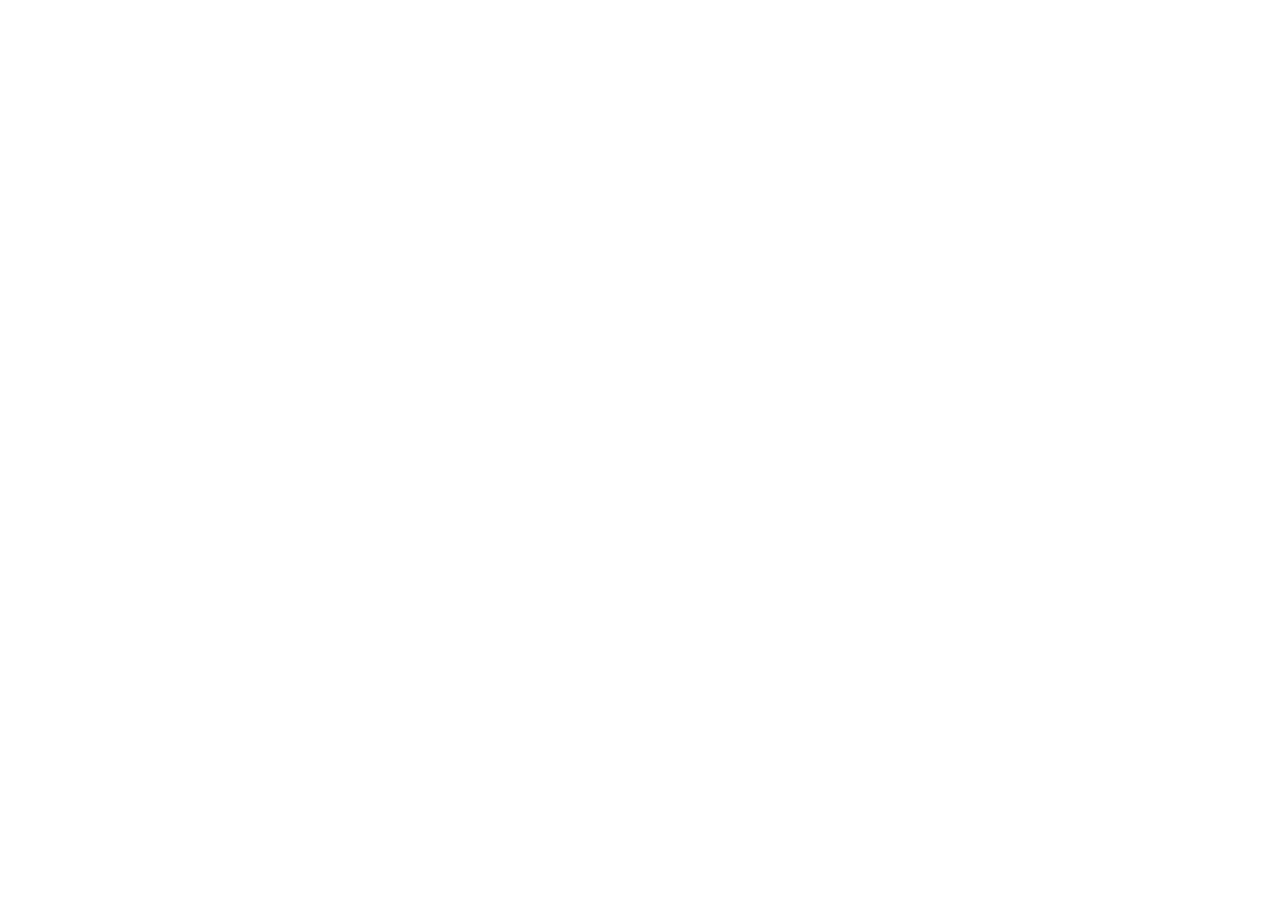
==== commit fe7d5d20: "Update index.html" ====
--- a/index.html
+++ b/index.html
@@ -1,275 +1,14 @@
 <!DOCTYPE html>
 <html lang="ru">
 <head>
-  <meta charset="UTF-8">
-  <meta name="viewport" content="width=device-width, initial-scale=1.0">
-  <title>uroboros</title>
-
-  <link rel="icon" type="image/x-icon" href="favicon/favicon.ico">
-  <link rel="icon" type="image/png" sizes="32x32" href="favicon/favicon-32x32.png">
-  <link rel="icon" type="image/png" sizes="16x16" href="favicon/favicon-16x16.png">
-  <link rel="apple-touch-icon" sizes="180x180" href="favicon/apple-touch-icon.png">
-  <link rel="manifest" href="favicon/site.webmanifest">
-  <link rel="stylesheet" href="style.css">
+  <meta charset="utf-8">
+  <meta http-equiv="refresh" content="0; url=https://9rei.github.io/DORO/">
+  <link rel="canonical" href="https://9rei.github.io/DORO/">
+  <meta name="robots" content="noindex">
+  <title>Переход на новый сайт…</title>
 </head>
 <body>
-
-  <!-- ШАПКА -->
-  <header class="header">
-    <svg class="header__snake" viewBox="0 0 200 40" preserveAspectRatio="none" aria-hidden="true">
-      <path d="M 0 20 Q 25 5, 50 20 T 100 20 T 150 20 T 200 20"
-            fill="none" stroke="currentColor" stroke-width="4"
-            stroke-linecap="round" stroke-linejoin="round"/>
-      <path d="M 0 20 Q 25 5, 50 20 T 100 20 T 150 20 T 200 20"
-            fill="none" stroke="#e8ead9" stroke-width="1"
-            stroke-linecap="round" stroke-linejoin="round" opacity="0.35"/>
-    </svg>
-
-    <div class="container header__inner">
-      <a href="index.html" class="logo">
-        <span class="logo__mark">∞</span>
-        <span class="logo__text">uroboros</span>
-      </a>
-      <nav class="nav">
-        <a href="index.html" class="is-active">Главная</a>
-        <a href="hub.html">Центр</a>
-      </nav>
-    </div>
-  </header>
-
-  <!-- HERO -->
-  <section class="hero">
-    <svg class="hero__uroboros" viewBox="0 0 200 200" aria-hidden="true">
-      <circle cx="100" cy="100" r="80" fill="none"
-              stroke="currentColor" stroke-width="1.5"
-              stroke-dasharray="400 100" stroke-linecap="round"/>
-    </svg>
-    <div class="hero__glow"></div>
-
-    <div class="container">
-      <div class="hero__badge" id="today-badge"></div>
-
-      <h1 class="hero__title" id="greeting"></h1>
-
-      <p class="hero__subtitle">
-      Конспекты и файлы по предметам — в одном месте.
-      Расписание, поиск по темам и архив — всё под рукой.
-      </p>
-
-      <div class="stats" id="hero-stats">
-        <div class="stat">
-          <div class="stat__value">
-            <span id="stat-size">0</span>
-          </div>
-          <div class="stat__label">общий объём</div>
-        </div>
-
-        <div class="stat stat--device" id="stat-device-card" tabindex="0" role="button" aria-label="Показать общее время">
-          <div class="stat__value">
-            <span id="stat-device">—</span>
-          </div>
-          <div class="stat__label" id="stat-device-label">сегодня на сайте</div>
-        </div>
-
-        <div class="stat">
-          <div class="stat__value stat__value--merge">
-            <span class="stat__dots" id="stat-topics-dots"></span>
-            <span class="stat__number" id="stat-topics"></span>
-          </div>
-          <div class="stat__label">тем на сайте</div>
-        </div>
-      </div>
-
-      <div class="hero__cta">
-        <a href="#links" class="btn btn--ghost">Полезные ссылки</a>
-      </div>
-    </div>
-  </section>
-
-  <!-- ПРЕДМЕТЫ -->
-  <section id="files" class="section">
-    <div class="container">
-      <div class="section__head">
-        <h2 class="section__title">Предметы</h2>
-        <p class="section__desc">Нажми на карточку, чтобы открыть темы раздела</p>
-      </div>
-
-      
-          <div class="cards">
-        <a href="#" class="card" data-subject="biochem" data-num="01">
-          <div class="card__top">
-            <div class="card__badge" data-badge></div>
-          </div>
-          <h3 class="card__title">Биохимия</h3>
-          <p class="card__last" data-last-topic>—</p>
-        </a>
-
-        <a href="#" class="card" data-subject="physio" data-num="05">
-          <div class="card__top">
-            <div class="card__badge" data-badge></div>
-          </div>
-          <h3 class="card__title">Физиология</h3>
-          <p class="card__last" data-last-topic>—</p>
-        </a>
-
-        <a href="#" class="card" data-subject="histology" data-num="03">
-          <div class="card__top">
-            <div class="card__badge" data-badge></div>
-          </div>
-          <h3 class="card__title">Гистология</h3>
-          <p class="card__last" data-last-topic>—</p>
-        </a>
-
-        <a href="#" class="card" data-subject="microbio" data-num="04">
-          <div class="card__top">
-            <div class="card__badge" data-badge></div>
-          </div>
-          <h3 class="card__title">Микробиология</h3>
-          <p class="card__last" data-last-topic>—</p>
-        </a>
-
-        <a href="#" class="card" data-subject="hygiene" data-num="02">
-          <div class="card__top">
-            <div class="card__badge" data-badge></div>
-          </div>
-          <h3 class="card__title">Гигиена</h3>
-          <p class="card__last" data-last-topic>—</p>
-        </a>
-
-        <a href="#" class="card card--recent" data-subject="recent">
-          <div class="card__top">
-            <div class="card__num">∞</div>
-            <div class="card__badge" data-badge></div>
-          </div>
-          <h3 class="card__title">Недавно обновлённые</h3>
-        </a>
-      </div>
-    </div>
-  </section>
-
-  <!-- ОБНОВЛЕНИЯ -->
-  <section id="updates" class="section section--soft">
-    <div class="container">
-      <div class="section__head">
-        <h2 class="section__title">Обновления</h2>
-        <p class="section__desc">Как растёт сайт</p>
-      </div>
-
-      <div class="growth">
-        <div class="growth__stats">
-          <div class="growth__stat">
-            <div class="growth__value" id="growth-total">0</div>
-            <div class="growth__label">тем всего</div>
-          </div>
-          <div class="growth__stat">
-            <div class="growth__value" id="growth-week">0</div>
-            <div class="growth__label">за 7 дней</div>
-          </div>
-          <div class="growth__stat">
-            <div class="growth__value" id="growth-last">—</div>
-            <div class="growth__label">последнее</div>
-          </div>
-        </div>
-
-        <div class="growth__chart">
-          <div class="growth__chart-title">Рост числа тем</div>
-          <div class="growth__chart-wrap">
-            <svg class="growth__svg" id="growth-svg" viewBox="0 0 600 200" preserveAspectRatio="none"></svg>
-          </div>
-          <div class="growth__axis" id="growth-axis"></div>
-        </div>
-      </div>
-    </div>
-  </section>
-
-  <!-- О ПРОЕКТЕ -->
-  <section id="about" class="section">
-    <div class="container">
-      <div class="section__head">
-        <h2 class="section__title">О проекте</h2>
-      </div>
-      <p class="text">
-        Uroboros — змея, пожирающая сама себя, символ бесконечности. Учёба — это тоже цикл. Нужно сидеть на парах, приходить домой и искать, что и откуда учить, учитывать множество нюансов. Я хотел сделать этот процесс приятнее и удобнее, поэтому и сделал этот сайт. Здесь всё в одном месте: конспекты и файлы по предметам, расписание пар, быстрый поиск по темам, архив материалов и полезные ссылки.
-      </p>
-    </div>
-  </section>
-
-  <!-- ПОЛЕЗНЫЕ ССЫЛКИ -->
-  <section id="links" class="section section--soft">
-    <div class="container">
-      <div class="section__head">
-        <h2 class="section__title">Полезные ссылки</h2>
-        <p class="section__desc">Сервисы и материалы</p>
-      </div>
-
-      <div class="links-grid">
-        <a href="https://webinar.asmu.ru/" class="link-card" target="_blank" rel="noopener">
-          <div class="link-card__title">Лекции</div>
-          <div class="link-card__desc">Записи и презентации</div>
-        </a>
-
-        <a href="https://lk.asmu.ru/profile" class="link-card" target="_blank" rel="noopener">
-          <div class="link-card__title">Личный кабинет</div>
-          <div class="link-card__desc">Вход в студенческий портал</div>
-        </a>
-
-        <a href="https://grades.agmu.ru/student.php" class="link-card" target="_blank" rel="noopener">
-          <div class="link-card__title">Баллы</div>
-          <div class="link-card__desc">Проверка успеваемости</div>
-        </a>
-
-        <a href="https://do.asmu.ru/my/" class="link-card" target="_blank" rel="noopener">
-          <div class="link-card__title">Moodle</div>
-          <div class="link-card__desc">Задания и тесты</div>
-        </a>
-      </div>
-    </div>
-  </section>
-
-  <!-- ПОДВАЛ -->
-  <footer class="footer">
-    <div class="container footer__inner">
-      <div>
-        <div class="footer__logo">∞ uroboros</div>
-        <p class="footer__note">Некоммерческий проект. Автор: KAGOR.</p>
-        <p class="footer__time" id="time-counter"></p>
-      </div>
-      <div class="footer__copy">© 2026</div>
-    </div>
-  </footer>
-
-  <!-- МОДАЛЬНОЕ ОКНО -->
-  <div class="modal" id="modal">
-    <div class="modal__backdrop" data-close></div>
-
-    <div class="modal__box">
-      <div class="modal__top">
-        <div class="modal__section" id="modal-section">Раздел</div>
-        <div class="modal__top-right">
-          <div class="modal__date" id="modal-date"></div>
-          <button class="modal__close" data-close aria-label="Закрыть">×</button>
-        </div>
-      </div>
-
-      <div class="modal__body">
-        <div class="modal__content">
-          <div class="modal__num" id="modal-num">01</div>
-          <h3 class="modal__title" id="modal-title">Тема</h3>
-
-          <div class="modal__prep">
-            <div class="modal__prep-title">Для подготовки к паре достаточно</div>
-            <ol class="modal__steps" id="modal-steps"></ol>
-          </div>
-
-          <h4 class="modal__subtitle">Материалы</h4>
-          <ul class="modal__files" id="modal-files"></ul>
-        </div>
-      </div>
-
-      <div class="modal__dots" id="modal-dots"></div>
-    </div>
-  </div>
-
-  <script src="script.js"></script>
+  <p>Переходим на <a href="https://9rei.github.io/DORO/">новый сайт</a>…</p>
+  <script>window.location.replace("https://9rei.github.io/DORO/");</script>
 </body>
-</html>+</html>
